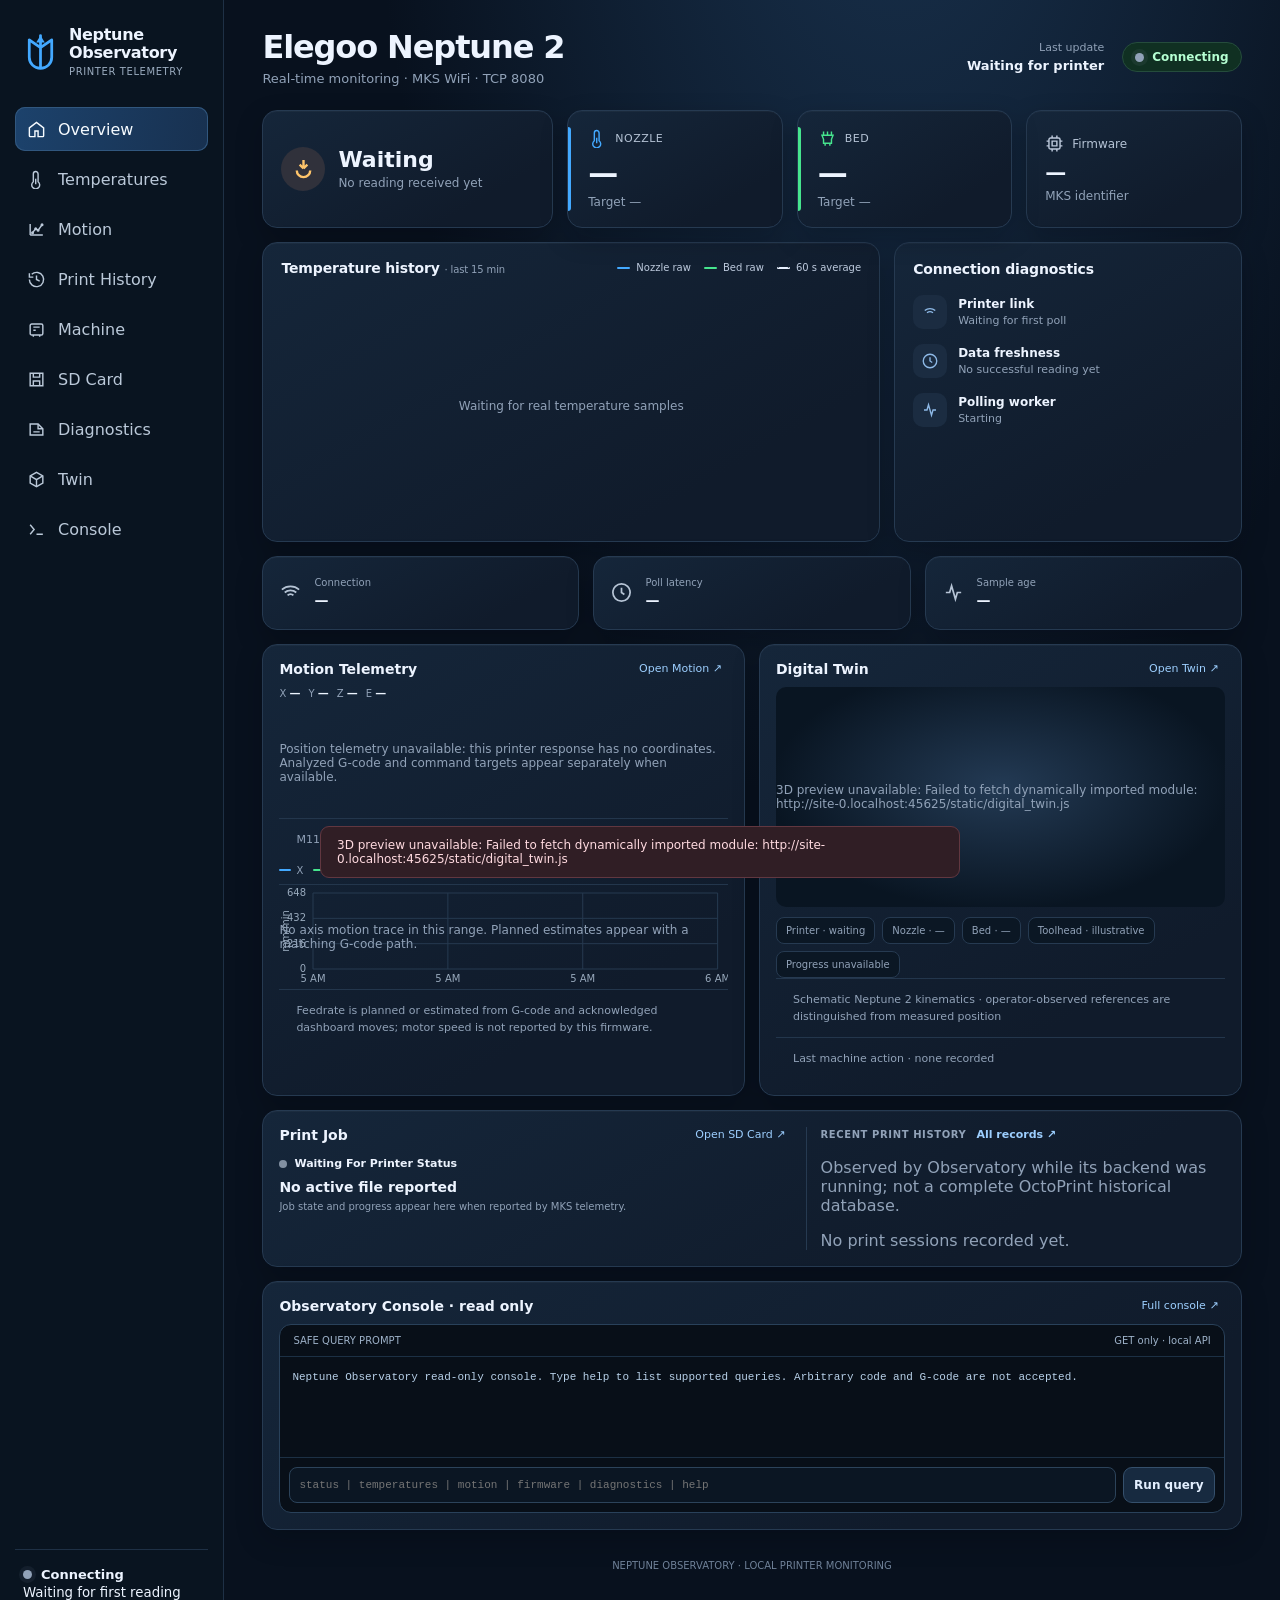
==== integrations/mks-wifi/src/mks_wifi_bridge/static/index.html @ 05005000 "fix(ui): show explicit incorrect token error for dashboard login HTTP 401" ====
<!doctype html>
<html lang="en">
<head>
  <meta charset="utf-8">
  <meta name="viewport" content="width=device-width, initial-scale=1, viewport-fit=cover">
  <meta name="theme-color" content="#08111e">
  <title>Neptune Observatory</title>
  <style>
    :root {
      color-scheme: dark;
      --bg: #08111e;
      --panel: #101d2d;
      --panel-hi: #15253a;
      --line: #263a51;
      --muted: #91a2b8;
      --text: #edf4ff;
      --blue: #43a9ff;
      --cyan: #5ed7e9;
      --green: #46e58e;
      --red: #ff727c;
      --amber: #ffc56b;
      font-family: Inter, ui-sans-serif, system-ui, -apple-system, BlinkMacSystemFont, "Segoe UI", sans-serif;
      font-synthesis: none;
      text-rendering: optimizeLegibility;
    }
    * { box-sizing: border-box; }
    [hidden] { display: none !important; }
    body { margin: 0; min-height: 100vh; background: radial-gradient(ellipse at 70% -20%, #1a3451 0, transparent 42%), var(--bg); color: var(--text); }
    button, input { font: inherit; }
    button { color: inherit; }
    .shell { min-height: 100vh; display: grid; grid-template-columns: 224px minmax(0, 1fr); }
    .sidebar { background: #0a1422d9; border-right: 1px solid #1e3045; padding: 24px 15px 18px; display: flex; flex-direction: column; gap: 28px; }
    .brand { display: flex; align-items: center; gap: 11px; padding: 2px 8px; font-weight: 720; line-height: 1.12; letter-spacing: -.02em; }
    .brandmark { width: 35px; height: 38px; color: var(--blue); flex: 0 0 auto; }
    .brand small { display: block; margin-top: 4px; color: #9bacbf; font-size: 10px; font-weight: 500; letter-spacing: .06em; text-transform: uppercase; }
    .nav { display: grid; gap: 6px; }
    .nav button { border: 0; background: transparent; text-align: left; display: flex; gap: 12px; align-items: center; width: 100%; min-height: 44px; padding: 0 12px; color: #bbc9d9; border-radius: 10px; cursor: pointer; transition: .18s ease; }
    .nav button:hover { background: #15263b; color: white; }
    .nav button.active { color: #f6fbff; background: linear-gradient(100deg, #1c426c, #183150); box-shadow: inset 0 0 0 1px #31577e; }
    .nav svg { width: 19px; height: 19px; stroke: currentColor; fill: none; stroke-width: 1.8; }
    .sidebar-foot { margin-top: auto; border-top: 1px solid #1e3045; padding: 17px 8px 4px; }
    .connection-line { display: flex; align-items: center; gap: 9px; font-weight: 650; font-size: 13px; }
    .connection-line small { display: block; color: var(--muted); font-size: 11px; font-weight: 450; margin: 4px 0 0 19px; }
    .dot { width: 9px; height: 9px; border-radius: 50%; display: inline-block; background: var(--muted); box-shadow: 0 0 0 4px #9aaabd14; flex: 0 0 auto; }
    .dot.live { background: var(--green); box-shadow: 0 0 12px #46e58e66; }
    .dot.warn { background: var(--amber); }
    .dot.offline { background: var(--red); box-shadow: 0 0 12px #ff727c4d; }
    main { min-width: 0; padding: 28px clamp(16px, 3vw, 42px) 42px; max-width: 1600px; width: 100%; margin: 0 auto; }
    .topbar { display: flex; justify-content: space-between; gap: 18px; align-items: center; margin-bottom: 24px; }
    .mobile-brand { display: none; }
    h1 { font-size: clamp(23px, 3vw, 32px); letter-spacing: -.035em; margin: 0 0 5px; }
    .subtitle { color: var(--muted); font-size: 13px; }
    .top-meta { display: flex; gap: 18px; align-items: center; }
    .last-update { color: var(--muted); text-align: right; font-size: 11px; }
    .last-update strong { display: block; margin-top: 4px; color: var(--text); font-size: 13px; font-weight: 550; }
    .pill { display: inline-flex; align-items: center; gap: 8px; border: 1px solid #254c3c; background: #103022; color: #b5ffd2; padding: 7px 12px; border-radius: 99px; font-size: 12px; font-weight: 650; white-space: nowrap; }
    .pill.offline { border-color: #59333b; background: #321c25; color: #ffd2d6; }
    .view { display: none; animation: enter .22s ease both; }
    .view.active { display: block; }
    @keyframes enter { from { opacity: .4; transform: translateY(4px); } to { opacity: 1; transform: none; } }
    .grid { display: grid; gap: 14px; }
    .stats { grid-template-columns: minmax(190px, 1.35fr) repeat(3, minmax(135px, 1fr)); }
    .card { min-width: 0; background: linear-gradient(150deg, #15263a, #101b2b 76%); border: 1px solid var(--line); border-radius: 15px; box-shadow: 0 10px 26px #02071140, inset 0 1px #ffffff08; }
    .stat { min-height: 112px; padding: 18px; display: flex; align-items: center; gap: 13px; }
    .temperature-stat { position: relative; overflow: hidden; padding-left: 20px; }
    .temperature-stat::before { content: ""; position: absolute; inset: 16px auto 16px 0; width: 3px; border-radius: 0 3px 3px 0; background: var(--blue); }
    .temperature-stat.bed-stat::before { background: var(--green); }
    .temperature-stat .stat-label { font-size: 11px; letter-spacing: .045em; text-transform: uppercase; }
    .stat-main { min-width: 0; }
    .state-icon { width: 44px; height: 44px; border-radius: 50%; display: grid; place-items: center; background: #143e32; color: var(--green); flex: 0 0 auto; }
    .state-icon svg { width: 23px; height: 23px; stroke: currentColor; fill: none; stroke-width: 2.5; }
    .state-icon.unknown { background: #30313b; color: var(--amber); }
    .stat-label { color: #b4c2d4; font-size: 12px; display: flex; align-items: center; gap: 8px; }
    .stat-label svg { width: 19px; height: 19px; color: var(--blue); stroke: currentColor; fill: none; stroke-width: 1.8; }
    .stat-value { font-size: clamp(22px, 2.4vw, 30px); font-weight: 700; line-height: 1.15; letter-spacing: -.035em; margin-top: 8px; font-variant-numeric: tabular-nums; }
    .stat-sub { margin-top: 4px; color: var(--muted); font-size: 12px; }
    .state-word { font-size: 22px; font-weight: 700; text-transform: capitalize; }
    .section-grid { grid-template-columns: minmax(0, 1.6fr) minmax(270px, .9fr); margin-top: 15px; }
    .chart-card { padding: 17px 18px 12px; }
    .card-head { display: flex; justify-content: space-between; align-items: center; gap: 12px; margin-bottom: 8px; }
    .card-title { margin: 0; font-size: 14px; font-weight: 650; letter-spacing: -.01em; }
    .chart-legend { display: flex; flex-wrap: wrap; justify-content: flex-end; gap: 8px 13px; color: #bdcadd; font-size: 10px; }
    .legend { display: inline-flex; align-items: center; gap: 6px; }
    .legend i { width: 13px; height: 2px; border-radius: 2px; background: var(--blue); }
    .legend.bed i { background: var(--green); }
    .legend.average i { height: 0; border-top: 2px dashed #e8f1ff; background: transparent; }
    .chart-wrap { position: relative; height: 245px; min-width: 0; }
    .feedrate-controls { display:flex; align-items:center; flex-wrap:wrap; gap:6px; margin:8px 0; }
    .feedrate-controls .btn { min-height:30px; padding:5px 9px; font-size:10px; }
    .feedrate-controls .btn.active { border-color:#438bc4; background:#173351; color:#fff; }
    .control-spacer { flex:1; }
    .feedrate-chart-wrap { position:relative; height:250px; min-width:0; overflow:hidden; border-radius:8px; }
    .feedrate-scrubber { display:flex; align-items:center; gap:9px; color:var(--muted); font-size:10px; margin-top:7px; }
    .feedrate-scrubber input { flex:1; min-width:0; accent-color:var(--blue); }
    .feedrate-demo-row { display:flex; justify-content:space-between; align-items:center; flex-wrap:wrap; gap:7px; margin-top:7px; font-size:10px; color:var(--muted); }
    .feedrate-demo-row label { display:flex; align-items:center; gap:7px; }
    .feedrate-demo-row input { accent-color:var(--blue); }
    .feedrate-event-strip { display:flex; flex-wrap:wrap; gap:5px; min-height:24px; max-height:48px; overflow:hidden; margin-top:8px; }
    .feedrate-event-marker { border:1px solid #455c75; border-radius:6px; padding:3px 6px; color:#c2d4e6; background:#122235; font-size:9px; white-space:nowrap; }
    .sd-control-actions { flex-wrap:wrap; }
    .sd-upload { border-top:1px solid var(--line); margin-top:14px; padding-top:12px; }
    .sd-upload h3 { margin:0 0 5px; font-size:13px; }
    .sd-upload input[type=file] { max-width:100%; color:var(--muted); font-size:11px; }
    .sd-upload progress { display:block; width:100%; margin-top:8px; accent-color:var(--blue); }
    #sd-upload-dialog form { display:grid; gap:10px; min-width:min(420px,80vw); }
    canvas { width: 100%; height: 100%; display: block; }
    .chart-empty { display: none; position: absolute; inset: 0; align-items: center; justify-content: center; color: var(--muted); font-size: 12px; pointer-events: none; }
    .chart-empty.visible { display: flex; }
    .status-card { padding: 18px; }
    .status-list { display: grid; gap: 15px; margin-top: 18px; }
    .status-row { display: flex; align-items: center; gap: 11px; }
    .status-icon { width: 34px; height: 34px; border-radius: 10px; display: grid; place-items: center; background: #1b2c41; color: #8eb9e6; }
    .status-icon svg { width: 18px; height: 18px; stroke: currentColor; fill: none; stroke-width: 1.8; }
    .status-row strong { display: block; font-size: 12px; font-weight: 620; }
    .status-row small { display: block; color: var(--muted); font-size: 11px; margin-top: 3px; }
    .home-tools-grid { display: grid; grid-template-columns: repeat(2, minmax(0, 1fr)); gap: 14px; }
    .home-panel { padding: 16px; min-width: 0; }
    .home-panel-head { display: flex; justify-content: space-between; align-items: center; gap: 10px; margin-bottom: 10px; }
    .home-panel-head h2 { margin: 0; font-size: 14px; }
    .home-panel-link { border: 0; background: transparent; color: #9dcfff; cursor: pointer; font-size: 11px; }
    .print-job-panel { display:grid; grid-template-columns:minmax(0,1.1fr) minmax(220px,.9fr); gap:14px; }
    .print-job-main { min-width:0; }
    .print-job-state { display:inline-flex; align-items:center; gap:7px; font-size:11px; font-weight:650; text-transform:capitalize; }
    .print-job-state::before { content:""; width:8px; height:8px; border-radius:50%; background:#8290a2; }
    .print-job-state[data-state="printing"]::before { background:var(--green); box-shadow:0 0 8px #46e58e80; }
    .print-job-state[data-state="paused"]::before { background:var(--amber); }
    .print-job-title { display:block; margin:7px 0 4px; max-width:100%; overflow:hidden; text-overflow:ellipsis; white-space:nowrap; font-size:14px; }
    .print-job-progress { display:flex; gap:9px; align-items:center; margin:10px 0 5px; }
    .print-job-progress progress { width:100%; min-width:0; height:8px; accent-color:var(--blue); }
    .print-job-progress strong { flex:0 0 auto; font-size:11px; font-variant-numeric:tabular-nums; }
    .print-job-meta { color:var(--muted); font-size:10px; line-height:1.5; overflow-wrap:anywhere; }
    .print-job-history { min-width:0; border-left:1px solid var(--line); padding-left:14px; }
    .print-job-history h3 { margin:0 0 7px; color:var(--muted); font-size:10px; font-weight:650; text-transform:uppercase; letter-spacing:.06em; }
    .print-job-history-list { display:grid; gap:6px; max-height:110px; overflow:auto; overscroll-behavior:contain; }
    .print-job-history-row { display:flex; justify-content:space-between; align-items:center; gap:8px; min-width:0; color:var(--muted); font-size:10px; }
    .print-job-history-row strong { min-width:0; overflow:hidden; text-overflow:ellipsis; white-space:nowrap; color:var(--text); font-weight:550; }
    .print-job-history-row span { flex:0 0 auto; }
    .home-motion-values { display: flex; gap: 8px; flex-wrap: wrap; margin: 8px 0; }
    .home-motion-values span { color: var(--muted); font-size: 10px; }
    .home-motion-values strong { color: var(--text); font-size: 11px; }
    .home-motion-chart { height: 110px; position: relative; }
    .home-feedrate-chart { height: 105px; position: relative; margin-top: 8px; border-top: 1px solid #23364c; }
    .reference-events { display: flex; flex-wrap: wrap; gap: 7px; margin-top: 9px; }
    .reference-event { border: 1px solid #456640; background: #14271f; color: #c7f1d6; border-radius: 8px; padding: 6px 8px; font-size: 10px; }
    .reference-event small { display: block; color: #9fb8a7; margin-top: 3px; }
    .home-twin-canvas { height: 220px; position: relative; overflow: hidden; border-radius: 10px; background: radial-gradient(ellipse at 50% 45%, #233a54, #091522 72%); }
    .twin-canvas { width: 100%; height: 100%; display: block; touch-action: none; }
    .twin-status-row { display: flex; flex-wrap: wrap; gap: 7px; margin-top: 10px; }
    .twin-status-chip { border: 1px solid var(--line); border-radius: 8px; padding: 7px 9px; background: #0b1724; color: var(--muted); font-size: 10px; }
    .twin-workspace { display: grid; grid-template-columns: minmax(0, 1.6fr) minmax(240px, .8fr); gap: 14px; }
    .twin-stage { min-height: 480px; height: min(62vh, 700px); position: relative; overflow: hidden; border-radius: 12px; background: radial-gradient(ellipse at 50% 35%, #203750, #08121f 70%); }
    .twin-controls { display: grid; gap: 12px; }
    .twin-control-card { padding: 15px; }
    .twin-control-card h2 { font-size: 14px; margin: 0 0 10px; }
    .twin-control-card p { color: var(--muted); font-size: 11px; line-height: 1.5; }
    .twin-control-card input[type=file] { width: 100%; color: var(--muted); font-size: 11px; }
    .twin-control-card input[type=range] { width: 100%; accent-color: var(--blue); }
    .twin-mode-tabs { display: flex; flex-wrap: wrap; gap: 7px; margin: 12px 0; }
    .twin-mode-tabs button { border: 1px solid var(--line); background: #0d1927; color: var(--muted); border-radius: 9px; padding: 9px 12px; cursor: pointer; font-size: 11px; }
    .twin-mode-tabs button.active { color: white; border-color: #3b80b5; background: #173351; }
    .twin-control-card select { max-width: 100%; border: 1px solid #334b64; border-radius: 8px; padding: 8px 10px; background: #0a1523; color: var(--text); }
    .twin-toggle { display: inline-flex; align-items: center; gap: 8px; color: #c5d4e5; font-size: 11px; }
    .twin-toggle input { accent-color: var(--blue); }
    .twin-color-key { display: flex; flex-wrap: wrap; gap: 7px 12px; color: var(--muted); font-size: 10px; margin-top: 10px; }
    .twin-color-key span { display: inline-flex; align-items: center; gap: 5px; }
    .twin-color-key i { width: 9px; height: 9px; border-radius: 50%; display: inline-block; }
    .twin-color-key .outer { background: #ffa856; }
    .twin-color-key .infill { background: #51c8ae; }
    .twin-color-key .support { background: #8a78d1; }
    .twin-color-key .travel { background: #79c3f4; opacity: .55; }
    .console-panel { overflow: hidden; border: 1px solid #29415a; border-radius: 12px; background: #080f18; }
    .console-head { display: flex; justify-content: space-between; padding: 10px 13px; border-bottom: 1px solid #1c3044; color: #9eb2c9; font-size: 10px; }
    .console-output { min-height: 100px; max-height: 230px; overflow: auto; padding: 12px; color: #b8d1e9; font: 11px/1.5 ui-monospace, SFMono-Regular, Menlo, monospace; white-space: pre-wrap; overflow-wrap: anywhere; }
    .console-form { display: flex; gap: 7px; border-top: 1px solid #1c3044; padding: 9px; }
    .console-form input { flex: 1; min-width: 0; border: 1px solid #2c435a; border-radius: 8px; background: #0b1623; color: var(--text); padding: 9px; font: 11px ui-monospace, monospace; }
    .console-form .btn { min-height: 36px; padding: 7px 10px; }
    .metric-grid { grid-template-columns: repeat(4, minmax(0, 1fr)); margin-top: 14px; }
    .overview-metrics { grid-template-columns: repeat(3, minmax(0, 1fr)); }
    #view-overview.view.active { display: flex; flex-direction: column; gap: 14px; }
    #view-overview .section-grid { order: 1; margin-top: 0; }
    #view-overview .overview-metrics { order: 2; margin-top: 0; }
    #view-overview .print-job-panel { order: 3; }
    #view-overview .home-tools-grid { order: 4; }
    #view-overview > article.home-panel { order: 5; }
    .metric { padding: 15px 16px; display: flex; gap: 12px; align-items: center; min-height: 74px; }
    .metric svg { width: 23px; height: 23px; color: #b6c4d5; stroke: currentColor; fill: none; stroke-width: 1.8; flex: 0 0 auto; }
    .metric span { color: var(--muted); display: block; font-size: 10px; }
    .metric strong { display: block; margin-top: 4px; font-size: 14px; font-weight: 650; font-variant-numeric: tabular-nums; }
    .view-heading { display: flex; align-items: flex-end; justify-content: space-between; gap: 12px; margin: 8px 0 18px; }
    .view-heading p { color: var(--muted); margin: 5px 0 0; font-size: 13px; }
    .btn { border: 1px solid #35506c; background: #172a40; color: #e3efff; border-radius: 9px; padding: 10px 14px; cursor: pointer; display: inline-flex; align-items: center; gap: 8px; font-size: 12px; font-weight: 620; min-height: 40px; transition: .18s ease; }
    .btn:hover { border-color: var(--blue); background: #1b3754; }
    .btn:disabled { opacity: .55; cursor: wait; }
    .btn svg { width: 15px; height: 15px; stroke: currentColor; fill: none; stroke-width: 1.8; }
    .range { display: flex; gap: 4px; padding: 3px; background: #0a1522; border: 1px solid #243850; border-radius: 9px; }
    .range button { border: 0; background: transparent; color: #aab9cb; border-radius: 6px; padding: 6px 10px; font-size: 11px; cursor: pointer; }
    .range button.active { color: white; background: #1472c6; }
    .temp-pair { grid-template-columns: repeat(2, minmax(0, 1fr)); margin-bottom: 14px; }
    .temp-card { padding: 20px; }
    .temp-card .stat-value { font-size: 38px; }
    .temp-card .stat-label { font-size: 13px; }
    .temp-card .stat-sub { font-size: 13px; }
    .sd-card { overflow: hidden; }
    .sd-top { padding: 16px 18px; display: flex; align-items: center; justify-content: space-between; gap: 12px; border-bottom: 1px solid var(--line); }
    .table-scroll { overflow-x: auto; }
    table { width: 100%; border-collapse: collapse; font-size: 12px; }
    th { color: #aebdd0; background: #101b2a; text-align: left; font-weight: 600; padding: 11px 16px; }
    td { padding: 11px 16px; border-top: 1px solid #23364c; color: #e4edf8; }
    tbody tr:hover { background: #16273a; }
    .file-name { display: flex; gap: 9px; align-items: center; min-width: 180px; }
    .file-name svg { width: 17px; height: 17px; color: var(--blue); stroke: currentColor; fill: none; stroke-width: 1.8; flex: 0 0 auto; }
    .sd-preview-cell { width: 78px; padding: 6px 10px; }
    .sd-preview, .sd-preview-empty { width: 58px; height: 44px; display: block; border: 1px solid #314a65; border-radius: 6px; background: #0b1725; object-fit: contain; }
    .sd-preview-empty { display: grid; place-items: center; color: #8295aa; }
    .sd-preview-empty svg { width: 23px; height: 23px; fill: none; stroke: currentColor; stroke-width: 1.5; }
    .sd-file-row { cursor: pointer; }
    .sd-file-row.selected { background: #173454; }
    .sd-selected-preview { display:flex; align-items:center; gap:10px; margin-top:10px; color:var(--muted); font-size:11px; }
    .sd-selected-preview img { width:82px; height:62px; object-fit:contain; border:1px solid #314a65; border-radius:7px; background:#0b1725; }
    .sd-list-tools { display:flex; gap:8px; padding:10px 14px; border-bottom:1px solid #23364c; }
    .sd-list-tools input { flex:1; min-width:0; }
    .sd-local-index { margin: 12px 14px; border: 1px solid #263e53; border-radius: 10px; padding: 10px 12px; }
    .sd-local-index > summary { cursor:pointer; font-size:12px; font-weight:700; }
    .sd-local-index .note { margin:8px 0; }
    #sd-local-index-status { max-height:72px; overflow:auto; overflow-wrap:anywhere; }
    #sd-local-index-pick { margin:0 0 9px; }
    .sd-local-index-files { display:grid; grid-template-columns:repeat(auto-fit,minmax(220px,1fr)); gap:8px; }
    .sd-local-file { display:grid; grid-template-columns:72px minmax(0,1fr); gap:9px; align-items:center; min-width:0; padding:8px; border:1px solid #263e53; border-radius:8px; background:#0b1725; }
    .sd-local-file img,.sd-local-file .sd-preview-empty { width:68px; height:52px; }
    .sd-local-file strong,.sd-local-file small { display:block; overflow-wrap:anywhere; }
    .sd-local-file small { margin-top:3px; color:var(--muted); font-size:10px; line-height:1.4; }
    .sd-picker { display:grid; gap:8px; min-width:0; }
    .sd-picker select,.sd-picker input { width:100%; }
    .sd-picker-preview { display:flex; align-items:center; gap:10px; min-height:62px; color:var(--muted); font-size:11px; }
    .sd-picker-preview img { width:82px; height:62px; object-fit:contain; border:1px solid #314a65; border-radius:7px; background:#0b1725; }
    .muted { color: var(--muted); }
    .empty-row { text-align: center; color: var(--muted); padding: 30px 16px; }
    .note { color: var(--muted); font-size: 11px; line-height: 1.55; padding: 12px 17px; border-top: 1px solid #23364c; }
    .diag-grid { grid-template-columns: repeat(2, minmax(0, 1fr)); }
    .diag-card { padding: 18px; }
    .diag-card h2 { margin: 0 0 14px; font-size: 14px; }
    .diag-list { display: grid; gap: 0; }
    .diag-item { display: flex; justify-content: space-between; gap: 15px; padding: 12px 0; border-top: 1px solid #24384e; font-size: 12px; }
    .diag-item span { color: var(--muted); }
    .diag-item strong { text-align: right; font-weight: 600; }
    .motion-axis-grid { grid-template-columns: repeat(4, minmax(0, 1fr)); }
    .motion-axis { padding: 15px 16px; border-left: 3px solid var(--blue); }
    .motion-axis:nth-child(2) { border-color: var(--green); }
    .motion-axis:nth-child(3) { border-color: #bb8aff; }
    .motion-axis:nth-child(4) { border-color: var(--amber); }
    .motion-axis small { color: var(--muted); font-size: 11px; }
    .motion-axis strong { display: block; margin-top: 7px; font-size: 25px; font-variant-numeric: tabular-nums; }
    .motion-layout { display: grid; grid-template-columns: minmax(0, 1.4fr) minmax(260px, .8fr); gap: 14px; margin-top: 14px; }
    .motion-chart-wrap { position: relative; height: 300px; }
    .motion-status { padding: 12px 15px; color: var(--muted); font-size: 12px; line-height: 1.55; }
    .motion-activity { display: grid; gap: 0; padding: 8px 14px; max-height: 250px; overflow:auto; }
    .activity-row { display: grid; grid-template-columns: 46px minmax(0,1fr) auto; align-items: start; gap: 8px; padding: 8px 0; border-bottom: 1px solid #22354a; font-size: 11px; min-width:0; }
    .activity-axis { color: var(--blue); font-weight: 750; }
    .activity-detail { min-width:0; overflow-wrap:anywhere; color:var(--text); line-height:1.35; }
    .activity-detail small { display:block; color:var(--muted); margin-top:3px; }
    .activity-evidence { color:var(--muted); font-size:10px; white-space:nowrap; }
    .axis-feedrate-legend { display:flex; flex-wrap:wrap; gap:10px; color:var(--muted); font-size:10px; margin:5px 0 8px; }
    .axis-feedrate-legend span { display:inline-flex; align-items:center; gap:5px; }
    .axis-feedrate-legend i { width:12px; height:2px; border-radius:2px; background:var(--blue); }
    .axis-feedrate-legend .fy i { background:var(--green); }
    .axis-feedrate-legend .fz i { background:#bb8aff; }
    .axis-feedrate-legend .fe i { background:var(--amber); }
    .api-list { display: grid; gap: 8px; }
    .api-item { display: grid; grid-template-columns: 54px minmax(160px, 1fr) 2fr; align-items: center; gap: 12px; padding: 12px; border: 1px solid #263b52; border-radius: 9px; background: #101d2d; }
    .method { padding: 4px 7px; border-radius: 6px; text-align: center; background: #13562f; color: #aaffca; font-size: 10px; font-weight: 750; }
    .method.ws { background: #114766; color: #a8e3ff; }
    code { color: #e4f1ff; font-size: 12px; }
    .api-item span:last-child { color: var(--muted); font-size: 11px; }
    .machine-tabs { display: flex; gap: 7px; margin: 12px 0 18px; padding: 4px; width: fit-content; border: 1px solid var(--line); border-radius: 12px; background: #0c1725; }
    .machine-tabs button { border: 0; background: transparent; color: #aebdd0; border-radius: 8px; padding: 9px 13px; font-size: 12px; font-weight: 620; cursor: pointer; }
    .machine-tabs button.active { background: #1b4268; color: white; box-shadow: inset 0 0 0 1px #31577e; }
    .machine-panel { display: none; }
    .machine-panel.active { display: block; }
    .machine-notice { display: flex; gap: 12px; padding: 14px 16px; margin-bottom: 14px; border: 1px solid #625134; border-radius: 12px; background: #302718; color: #ffe1a8; font-size: 12px; line-height: 1.5; }
    .machine-notice strong { display: block; margin-bottom: 2px; color: #fff1d0; }
    .machine-state-strip { display: grid; grid-template-columns: repeat(4, minmax(0, 1fr)); gap: 9px; margin: 12px 0; }
    .machine-state-cell { padding: 11px 13px; border: 1px solid var(--line); border-radius: 10px; background: #101d2d; }
    .machine-state-cell span { display: block; color: var(--muted); font-size: 10px; }
    .machine-state-cell strong { display: block; margin-top: 4px; font-size: 13px; font-variant-numeric: tabular-nums; }
    .operation-steps { padding: 12px; border: 1px solid #263b52; border-radius: 10px; background: #0c1725; }
    .operation-steps summary { color: #dce9f7; cursor: pointer; font-size: 12px; font-weight: 650; }
    .operation-steps ol { margin-bottom: 0; }
    .operation-state { display: grid; gap: 8px; }
    .operation-state .diag-item { padding: 8px 0; }
    .operation-state pre { max-height: 180px; overflow: auto; white-space: pre-wrap; overflow-wrap: anywhere; }
    .guided-session { margin-top: 12px; padding: 15px; border: 1px solid #34506e; border-radius: 11px; background: #101d2d; }
    .guided-session h3 { margin: 0 0 8px; font-size: 14px; }
    .guided-session .current-step { margin: 10px 0; color: #e6f1ff; font-size: 13px; line-height: 1.55; }
    .guided-session .workflow-actions { display: flex; flex-wrap: wrap; gap: 8px; margin-top: 12px; }
    .commissioning-card { margin: 0 0 14px; padding: 14px; }
    .commissioning-card h2 { margin: 0 0 6px; font-size: 14px; }
    .commissioning-intro { padding: 16px; margin-bottom: 12px; }
    .commissioning-intro h2 { margin: 0 0 7px; font-size: 16px; }
    .commissioning-intro > p { margin: 0 0 12px; color: var(--muted); font-size: 12px; line-height: 1.55; }
    .commissioning-guide { display: grid; gap: 12px; }
    .commissioning-guide h3 { margin: 0 0 5px; font-size: 15px; }
    .commissioning-guide .guide-block { padding: 14px; border: 1px solid #263b52; border-radius: 10px; background: #0c1725; }
    .commissioning-guide .guide-block h4 { margin: 0 0 8px; font-size: 12px; }
    .commissioning-guide .guide-block p { margin: 0; color: var(--muted); font-size: 12px; line-height: 1.5; }
    .commissioning-guide ol { margin: 0; padding-left: 20px; color: #d0dbea; font-size: 12px; line-height: 1.7; }
    .commissioning-guide .guide-ack { display: flex; gap: 9px; align-items: flex-start; margin: 10px 0; color: #d5e1ef; font-size: 12px; }
    .commissioning-guide .guide-ack input { margin-top: 2px; }
    .catalog-grid { display: grid; grid-template-columns: repeat(2, minmax(0, 1fr)); gap: 12px; }
    .operation-card { min-width: 0; padding: 16px; display: flex; flex-direction: column; gap: 10px; }
    .operation-head { display: flex; justify-content: space-between; align-items: flex-start; gap: 10px; }
    .operation-icon { width: 36px; height: 36px; display: grid; place-items: center; border-radius: 11px; background: #1b2e46; color: #83caff; font-size: 19px; }
    .operation-card h3 { margin: 0; font-size: 14px; letter-spacing: -.01em; }
    .operation-card p { min-height: 32px; margin: 0; color: var(--muted); font-size: 12px; line-height: 1.45; }
    .operation-meta { display: flex; flex-wrap: wrap; gap: 6px; }
    .tag { display: inline-flex; border: 1px solid #32475d; border-radius: 99px; padding: 4px 7px; color: #bdcadd; font-size: 9px; line-height: 1.2; }
    .tag.preview { border-color: #735a2d; color: #ffe0a1; background: #382b16; }
    .operation-card .btn { justify-content: center; width: 100%; margin-top: auto; }
    .operation-card .btn:disabled { cursor: not-allowed; opacity: .45; }
    .operation-card .btn.preview-btn:disabled { opacity: .75; }
    .operation-inline-status { border: 1px solid #34536a; border-radius: 10px; padding: 10px; background: #0a1725; color: #d8e8f5; font-size: 11px; line-height: 1.45; display: grid; gap: 6px; width: 100%; max-width: 100%; min-width: 0; max-height: 190px; overflow: auto; overscroll-behavior: contain; -webkit-overflow-scrolling: touch; overflow-wrap: anywhere; }
    .operation-inline-status[hidden] { display: none; }
    .operation-inline-status p { margin: 0; }
    .operation-inline-status pre { max-height: 105px; max-width: 100%; overflow: auto; white-space: pre-wrap; overflow-wrap: anywhere; color: #b8e6ff; margin: 6px 0 0; }
    .operation-inline-status details { min-width: 0; max-width: 100%; border-top: 1px solid #263e53; padding-top: 6px; }
    .operation-inline-status summary { color: #92c9e8; cursor: pointer; overflow-wrap: anywhere; }
    .operation-inline-status .operation-result-lines { max-height: 85px; max-width: 100%; overflow: auto; display: grid; gap: 3px; margin-top: 6px; }
    .operation-inline-status .inline-observation { display: flex; flex-wrap: wrap; gap: 7px; margin-top: 8px; }
    .operation-inline-status .inline-observation .btn { width: auto; min-height: 34px; margin: 0; }
    .execute-command-box { min-width: 0; max-width: 100%; margin: 12px 0; padding: 11px; border: 1px solid #314961; border-radius: 10px; background: #0a1523; overflow: hidden; }
    .execute-command-box strong { display: block; margin-bottom: 6px; font-size: 12px; }
    .execute-command-box pre { max-height: min(32vh, 220px); margin: 0; overflow: auto; overscroll-behavior: contain; -webkit-overflow-scrolling: touch; color: #b8e6ff; white-space: pre-wrap; overflow-wrap: anywhere; font-size: 12px; line-height: 1.6; }
    .preview-panel { display: grid; gap: 13px; }
    .preview-summary { padding: 15px; }
    .preview-summary h3 { margin: 0 0 5px; font-size: 16px; }
    .preview-summary p { margin: 0; color: var(--muted); font-size: 12px; line-height: 1.5; }
    .preview-form { display: grid; grid-template-columns: repeat(3, minmax(0, 1fr)); gap: 10px; }
    .preview-form label { color: #c3d1e0; font-size: 11px; }
    .preview-form input, .preview-form select { display: block; width: 100%; margin-top: 6px; border: 1px solid #334b64; border-radius: 8px; padding: 10px; background: #0a1523; color: var(--text); }
    .preview-output { min-height: 90px; padding: 15px; }
    .preview-output h3 { margin: 0 0 9px; font-size: 13px; }
    .preview-output pre { margin: 0; overflow-x: auto; white-space: pre-wrap; overflow-wrap: anywhere; color: #b8e6ff; font-size: 12px; line-height: 1.65; }
    .preview-output .muted { font-size: 12px; line-height: 1.5; }
    .workflow-list { color: #d0dbea; font-size: 12px; line-height: 1.6; padding-left: 20px; }
    .preview-actions { display: flex; flex-wrap: wrap; gap: 9px; }
    .capability-list { display: grid; gap: 8px; }
    .capability-row { display: grid; grid-template-columns: minmax(100px, .75fr) minmax(120px, 1fr) minmax(160px, 2fr); gap: 10px; align-items: center; padding: 11px 12px; border: 1px solid #263b52; border-radius: 9px; background: #101d2d; font-size: 11px; }
    .capability-row strong { color: #e6f1ff; }
    .capability-row span { color: var(--muted); line-height: 1.4; }
    .disabled-note { color: var(--muted); font-size: 11px; line-height: 1.5; }
    footer { text-align: center; padding: 30px 0 10px; color: #708299; font-size: 10px; }
    .toast { position: fixed; left: 50%; bottom: 22px; transform: translate(-50%, 15px); opacity: 0; pointer-events: none; background: #301e25; border: 1px solid #613740; color: #ffdae0; padding: 11px 16px; border-radius: 9px; font-size: 12px; z-index: 5; transition: .2s ease; max-width: calc(100vw - 28px); }
    .toast.show { transform: translate(-50%, 0); opacity: 1; }
    dialog { width: min(400px, calc(100vw - 28px)); border: 1px solid #36516d; color: var(--text); border-radius: 15px; background: #101d2d; box-shadow: 0 24px 80px #000a; padding: 22px; }
    dialog::backdrop { background: #030913bb; backdrop-filter: blur(4px); }
    dialog h2 { margin: 0 0 8px; font-size: 19px; }
    dialog p { color: var(--muted); font-size: 12px; line-height: 1.5; }
    dialog label { display: block; margin: 17px 0 7px; color: #c1d0e0; font-size: 12px; }
    dialog input { width: 100%; background: #081421; border: 1px solid #304962; color: white; border-radius: 8px; padding: 11px 12px; outline: none; }
    dialog input:focus { border-color: var(--blue); }
    .dialog-actions { display: flex; justify-content: flex-end; margin-top: 16px; }
    @media (max-width: 1000px) {
      .shell { grid-template-columns: 190px minmax(0, 1fr); }
      main { padding: 22px 20px 34px; }
      .stats { grid-template-columns: repeat(2, minmax(0, 1fr)); }
      .stats .stat:first-child { grid-column: span 2; }
      .section-grid { grid-template-columns: minmax(0, 1fr); }
      .home-tools-grid { grid-template-columns: minmax(0, 1fr); }
      .twin-workspace { grid-template-columns: minmax(0, 1fr); }
      .twin-stage { min-height: 330px; height: 50vh; }
      .motion-layout { grid-template-columns: minmax(0, 1fr); }
      .metric-grid { grid-template-columns: repeat(2, minmax(0, 1fr)); }
    }
    @media (max-width: 760px) {
      body { padding-bottom: calc(112px + env(safe-area-inset-bottom)); }
      .shell { display: block; }
      .sidebar { position: static; z-index: 3; padding: 0; border: 0; background: transparent; gap: 0; }
      .brand { display: none; }
      .mobile-brand { display: none; }
      .nav { position: fixed; z-index: 10; inset: auto 0 0; display: grid; grid-template-columns: repeat(4, minmax(0, 1fr)); gap: 3px; padding: 6px 8px calc(7px + env(safe-area-inset-bottom)); border-top: 1px solid #263a51; background: #091421f2; backdrop-filter: blur(18px); }
      .nav button { min-width: 0; min-height: 43px; padding: 4px 2px; gap: 3px; justify-content: center; flex-direction: column; text-align: center; font-size: 10px; line-height: 1.1; }
      .nav svg { width: 16px; height: 16px; }
      .sidebar-foot { display: none; }
      main { padding: 17px 12px 22px; }
      .topbar { margin-bottom: 15px; align-items: center; gap: 10px; }
      h1 { font-size: 21px; }
      .subtitle { font-size: 11px; }
      .top-meta { gap: 0; flex-direction: column; align-items: flex-end; }
      .last-update { display: none; }
      .pill { font-size: 10px; padding: 6px 8px; }
      .stats { gap: 9px; grid-template-columns: repeat(2, minmax(0, 1fr)); }
      .stats .stat { min-height: 94px; padding: 13px 12px; gap: 8px; }
      .stats .stat:first-child, .stats .stat:last-child { grid-column: auto; }
      .stats .state-stat { grid-area: state; }
      .stats .nozzle-stat { grid-area: nozzle; }
      .stats .bed-stat { grid-area: bed; }
      .stats .firmware-stat { grid-area: firmware; }
      .stats { grid-template-areas: "state firmware" "nozzle bed"; }
      .state-icon { width: 34px; height: 34px; }
      .state-icon svg { width: 19px; height: 19px; }
      .stat-value { font-size: 24px; }
      .state-word { font-size: 20px; }
      .stat-label { font-size: 11px; }
      .stat-sub { font-size: 10px; }
      .temperature-stat { padding-left: 15px !important; }
      .temperature-stat::before { inset-block: 14px; }
      .firmware-stat .stat-value { font-size: 17px !important; }
      .section-grid { margin-top: 9px; gap: 9px; }
      .home-tools-grid { gap: 9px; }
      .home-panel { padding: 13px; }
      .home-motion-chart { height: 140px; }
      .chart-card, .status-card { padding: 14px; }
      .chart-wrap { height: 175px; }
      .card-head { align-items: flex-start; flex-direction: column; gap: 8px; }
      .chart-legend { justify-content: flex-start; gap: 7px 11px; font-size: 9px; }
      .metric-grid { gap: 8px; margin-top: 9px; }
      .metric { min-height: 60px; padding: 9px 8px; gap: 7px; }
      .metric svg { width: 17px; height: 17px; }
      .metric strong { font-size: 11px; }
      .metric span { font-size: 9px; }
      .overview-metrics { grid-template-columns: repeat(3, minmax(0, 1fr)); }
      .print-job-panel { grid-template-columns:minmax(0,1fr); gap:10px; }
      .print-job-history { border-left:0; border-top:1px solid var(--line); padding:9px 0 0; }
      .print-job-history-list { max-height:88px; }
      .view-heading { align-items: flex-start; flex-direction: column; margin: 4px 0 13px; }
      .view-heading .btn, .view-heading .range { align-self: flex-end; }
      .temp-pair { gap: 8px; }
      .temp-card { padding: 15px 12px 15px 16px; }
      .temp-card .stat-value { font-size: 30px; }
      .temp-card .stat-sub { font-size: 11px; }
      .diag-grid { grid-template-columns: 1fr; }
      .motion-axis-grid { grid-template-columns: repeat(2, minmax(0, 1fr)); gap: 8px; }
      .motion-axis { padding: 12px; }
      .motion-axis strong { font-size: 21px; }
      .motion-chart-wrap { height: 235px; }
      .api-item { grid-template-columns: 48px minmax(115px, 1fr); gap: 8px; }
      .api-item span:last-child { grid-column: 2; }
      .api-list code { font-size: 10px; }
      .catalog-grid { gap: 8px; }
      .feedrate-chart-wrap { height:220px; }
      .feedrate-controls { gap:4px; }
      .feedrate-controls .btn { padding:5px 7px; }
      .operation-card { padding: 12px; gap: 8px; }
      .operation-card h3 { font-size: 12px; }
      .operation-card p { min-height: 0; font-size: 11px; }
      .operation-card .btn { min-height: 38px; padding: 8px; }
      .operation-inline-status { max-height: 150px; padding: 8px; }
      .operation-inline-status pre { max-height: 78px; }
      .operation-inline-status .operation-result-lines { max-height: 64px; }
      #execute-dialog { width: min(94vw, 520px); max-height: 88dvh; overflow-y: auto; }
      #execute-form { gap: 10px; }
      #execute-form .dialog-actions { position: sticky; bottom: 0; padding: 8px 0 0; background: var(--panel); }
      .machine-tabs { width: 100%; display: grid; grid-template-columns: repeat(4, minmax(0, 1fr)); }
      .machine-tabs button { padding-inline: 6px; font-size: 11px; }
      .machine-state-strip { grid-template-columns: repeat(2, minmax(0, 1fr)); gap: 7px; }
      .machine-state-cell { padding: 9px 10px; }
      .preview-form { grid-template-columns: repeat(2, minmax(0, 1fr)); }
      .capability-row { grid-template-columns: 1fr 1fr; }
      .capability-row span:last-child { grid-column: 1 / -1; }
      footer { padding-top: 22px; }
    }
    @media (prefers-reduced-motion: reduce) { *, *::before, *::after { animation-duration: .01ms !important; transition-duration: .01ms !important; scroll-behavior: auto !important; } }
  </style>
</head>
<body>
  <div class="shell">
    <aside class="sidebar">
      <div class="brand">
        <svg class="brandmark" viewBox="0 0 40 44" aria-hidden="true"><path d="M20 3v36M20 17 7 8v20a13 13 0 0 0 26 0V8L20 17Z" fill="none" stroke="currentColor" stroke-width="3.2" stroke-linecap="round" stroke-linejoin="round"/><path d="m20 3-5 8h10l-5-8Z" fill="currentColor"/></svg>
        <div>Neptune<br>Observatory<small>Printer telemetry</small></div>
      </div>
      <div class="mobile-brand"><svg class="brandmark" viewBox="0 0 40 44" aria-hidden="true"><path d="M20 3v36M20 17 7 8v20a13 13 0 0 0 26 0V8L20 17Z" fill="none" stroke="currentColor" stroke-width="3.2" stroke-linecap="round" stroke-linejoin="round"/><path d="m20 3-5 8h10l-5-8Z" fill="currentColor"/></svg>Neptune Observatory</div>
      <nav class="nav" aria-label="Main navigation">
        <button class="active" data-view="overview"><svg viewBox="0 0 24 24"><path d="m3 10 9-7 9 7v10a1 1 0 0 1-1 1h-6v-7h-4v7H4a1 1 0 0 1-1-1V10Z"/></svg>Overview</button>
        <button data-view="temperatures"><svg viewBox="0 0 24 24"><path d="M14 14.8V5a3 3 0 0 0-6 0v9.8a5 5 0 1 0 6 0Z"/><path d="M11 11v7"/></svg>Temperatures</button>
        <button data-view="motion"><svg viewBox="0 0 24 24"><path d="M4 19V5m0 14h16M7 16l4-5 3 2 5-7"/><circle cx="7" cy="16" r="1"/><circle cx="11" cy="11" r="1"/><circle cx="14" cy="13" r="1"/><circle cx="19" cy="6" r="1"/></svg>Motion</button>
        <button data-view="history"><svg viewBox="0 0 24 24"><path d="M3 12a9 9 0 1 0 3-6.7"/><path d="M3 4v5h5M12 7v5l4 2"/></svg>Print History</button>
        <button data-view="machine"><svg viewBox="0 0 24 24"><rect x="4" y="5" width="16" height="14" rx="2"/><path d="M8 9h8M8 13h3m5 0h.01M8 19v2m8-2v2"/></svg>Machine</button>
        <button data-view="sdcard"><svg viewBox="0 0 24 24"><path d="M4 4h16v16H4zM8 4v5h8V4M8 20v-6h8v6"/></svg>SD Card</button>
        <button data-view="diagnostics"><svg viewBox="0 0 24 24"><path d="M4 19V5h10l6 6v8H4Z"/><path d="M14 5v6h6M8 15h8"/></svg>Diagnostics</button>
        <button data-view="digital-twin"><svg viewBox="0 0 24 24"><path d="m12 3 8 4.5v9L12 21l-8-4.5v-9L12 3Z"/><path d="m4.5 7.8 7.5 4.3 7.5-4.3M12 12v9"/></svg>Twin</button>
        <button data-view="console"><svg viewBox="0 0 24 24"><path d="m4 6 5 6-5 6m8 0h8"/></svg>Console</button>
      </nav>
      <div class="sidebar-foot"><div class="connection-line"><i id="side-dot" class="dot"></i><span id="side-connection">Connecting</span></div><small id="side-poll">Waiting for first reading</small></div>
    </aside>

    <main>
      <header class="topbar">
        <div><h1>Elegoo Neptune 2</h1><div class="subtitle">Real-time monitoring <span aria-hidden="true">·</span> <span id="printer-backend-label">MKS WiFi</span> <span id="printer-address">· TCP 8080</span></div></div>
        <div class="top-meta"><div class="last-update">Last update<strong id="updated-at">Waiting for printer</strong></div><span id="live-pill" class="pill"><i class="dot"></i><span>Connecting</span></span></div>
      </header>

      <section class="view active" id="view-overview" aria-label="Printer overview">
        <div class="grid stats">
          <article class="card stat state-stat"><div id="state-icon" class="state-icon unknown"><svg viewBox="0 0 24 24"><path d="M12 3v9m0 0 4-4m-4 4L8 8M5 14a7 7 0 1 0 14 0"/></svg></div><div class="stat-main"><div id="printer-state" class="state-word">Waiting</div><div id="state-sub" class="stat-sub">No reading received yet</div></div></article>
          <article class="card stat temperature-stat nozzle-stat"><div class="stat-main"><div class="stat-label"><svg viewBox="0 0 24 24"><path d="M14 14.8V5a3 3 0 0 0-6 0v9.8a5 5 0 1 0 6 0Z"/><path d="M11 11v7"/></svg>Nozzle</div><div id="nozzle-value" class="stat-value">—</div><div id="nozzle-target" class="stat-sub">Target —</div></div></article>
          <article class="card stat temperature-stat bed-stat"><div class="stat-main"><div class="stat-label"><svg viewBox="0 0 24 24" style="color:var(--green)"><path d="M7 3v4m5-4v4m5-4v4M5 8h14l-2 5v5H7v-5L5 8Z"/><path d="M9 21v-3m6 3v-3"/></svg>Bed</div><div id="bed-value" class="stat-value">—</div><div id="bed-target" class="stat-sub">Target —</div></div></article>
          <article class="card stat firmware-stat"><div class="stat-main"><div class="stat-label"><svg viewBox="0 0 24 24" style="color:#bdc9db"><rect x="5" y="5" width="14" height="14" rx="2"/><path d="M9 2v3m6-3v3M9 19v3m6-3v3M2 9h3m-3 6h3m14-6h3m-3 6h3M9 9h6v6H9z"/></svg>Firmware</div><div id="firmware-value" class="stat-value" style="font-size:21px">—</div><div class="stat-sub">MKS identifier</div></div></article>
        </div>
        <div class="grid section-grid">
          <article class="card chart-card"><div class="card-head"><h2 class="card-title">Temperature history <span id="overview-range-label" class="muted" style="font-size:10px;font-weight:450">· last 15 min</span></h2><div class="chart-legend"><span class="legend"><i></i>Nozzle raw</span><span class="legend bed"><i></i>Bed raw</span><span class="legend average"><i></i>60 s average</span></div></div><div class="chart-wrap"><canvas id="chart-overview" aria-label="Nozzle and bed raw step readings with a 60 second rolling average"></canvas><div class="chart-empty visible" id="empty-overview">Waiting for real temperature samples</div></div></article>
          <article class="card status-card"><h2 class="card-title">Connection diagnostics</h2><div class="status-list">
            <div class="status-row"><div class="status-icon"><svg viewBox="0 0 24 24"><path d="M5 10a11 11 0 0 1 14 0M8 13a6.5 6.5 0 0 1 8 0m-5 4h.01"/><path d="M12 20h.01"/></svg></div><div><strong>Printer link</strong><small id="link-detail">Waiting for first poll</small></div></div>
            <div class="status-row"><div class="status-icon"><svg viewBox="0 0 24 24"><circle cx="12" cy="12" r="9"/><path d="M12 7v5l3 2"/></svg></div><div><strong>Data freshness</strong><small id="fresh-detail">No successful reading yet</small></div></div>
            <div class="status-row"><div class="status-icon"><svg viewBox="0 0 24 24"><path d="M4 12h4l2-7 4 14 2-7h4"/></svg></div><div><strong>Polling worker</strong><small id="worker-detail">Starting</small></div></div>
          </div></article>
        </div>
        <div class="grid metric-grid overview-metrics">
          <article class="card metric"><svg viewBox="0 0 24 24"><path d="M3 9a14 14 0 0 1 18 0M6 12a9 9 0 0 1 12 0m-9 3a4 4 0 0 1 6 0m-3 4h.01"/></svg><div><span>Connection</span><strong id="metric-connection">—</strong></div></article>
          <article class="card metric"><svg viewBox="0 0 24 24"><circle cx="12" cy="12" r="9"/><path d="M12 7v5l3 2"/></svg><div><span>Poll latency</span><strong id="metric-latency">—</strong></div></article>
          <article class="card metric"><svg viewBox="0 0 24 24"><path d="M4 12h4l2-7 4 14 2-7h4"/></svg><div><span>Sample age</span><strong id="metric-age">—</strong></div></article>
        </div>
        <article class="card home-panel print-job-panel" aria-label="Print job tracking">
          <div class="print-job-main"><div class="home-panel-head"><h2>Print Job</h2><button class="home-panel-link" data-open-view="sdcard">Open SD Card ↗</button></div>
            <span id="overview-job-state" class="print-job-state" data-state="unavailable">Waiting for printer status</span>
            <strong id="overview-job-filename" class="print-job-title">No active file reported</strong>
            <div id="overview-job-progress-wrap" class="print-job-progress" hidden><progress id="overview-job-progress" max="100" value="0" aria-label="Firmware-reported print progress"></progress><strong id="overview-job-progress-label">—</strong></div>
            <div id="overview-job-meta" class="print-job-meta">Job state and progress appear here when reported by MKS telemetry.</div>
          </div>
          <div class="print-job-history"><h3>Recent print history <button class="home-panel-link" data-open-view="history" type="button">All records ↗</button></h3><p class="muted">Observed by Observatory while its backend was running; not a complete OctoPrint historical database.</p><div id="overview-job-history" class="print-job-history-list" aria-live="polite"><span class="muted">No print sessions recorded yet.</span></div></div>
        </article>
        <div class="grid home-tools-grid">
          <article class="card home-panel"><div class="home-panel-head"><h2>Motion Telemetry</h2><button class="home-panel-link" data-open-view="motion">Open Motion ↗</button></div><div id="home-motion-values" class="home-motion-values"><span>X <strong>—</strong></span><span>Y <strong>—</strong></span><span>Z <strong>—</strong></span><span>E <strong>—</strong></span></div><div class="home-motion-chart"><canvas id="chart-home-motion" aria-label="Firmware-reported or planned coordinate history; sources are labeled separately"></canvas><div class="chart-empty visible" id="empty-home-motion">Position telemetry unavailable; planned coordinates appear when a G-code path is available.</div></div><div class="note" id="home-motion-note">M114 coordinates are unavailable from the current printer response.</div><div class="axis-feedrate-legend"><span><i></i>X</span><span class="fy"><i></i>Y</span><span class="fz"><i></i>Z</span><span class="fe"><i></i>E</span></div><div class="home-feedrate-chart"><canvas id="chart-home-feedrate" aria-label="Shared axis-specific planned feedrate over time; not measured motor speed"></canvas><div class="chart-empty visible" id="empty-home-feedrate">Waiting for motion timeline</div></div><div class="note">Feedrate is planned or estimated from G-code and acknowledged dashboard moves; motor speed is not reported by this firmware.</div><div class="reference-events" id="home-motion-events" aria-live="polite"></div></article>
          <article class="card home-panel"><div class="home-panel-head"><h2>Digital Twin</h2><button class="home-panel-link" data-open-view="digital-twin">Open Twin ↗</button></div><div class="home-twin-canvas" id="home-twin"><div class="chart-empty visible">Loading local 3D preview…</div></div><div class="twin-status-row"><span class="twin-status-chip" id="home-twin-state">Printer · waiting</span><span class="twin-status-chip" id="home-twin-nozzle">Nozzle · —</span><span class="twin-status-chip" id="home-twin-bed">Bed · —</span><span class="twin-status-chip" id="home-twin-position">Toolhead · illustrative</span><span class="twin-status-chip" id="home-twin-progress">Progress unavailable</span></div><div class="note">Schematic Neptune 2 kinematics · operator-observed references are distinguished from measured position</div><div class="note" id="home-twin-action">Last machine action · none recorded</div></article>
        </div>
        <article class="card home-panel"><div class="home-panel-head"><h2>Observatory Console · read only</h2><button class="home-panel-link" data-open-view="console">Full console ↗</button></div><div class="console-panel" data-console><div class="console-head"><span>SAFE QUERY PROMPT</span><span>GET only · local API</span></div><div class="console-output" role="log" aria-live="polite">Neptune Observatory read-only console. Type help to list supported queries. Arbitrary code and G-code are not accepted.</div><form class="console-form"><input aria-label="Read-only console query" autocomplete="off" placeholder="status | temperatures | motion | firmware | diagnostics | help"><button class="btn" type="submit">Run query</button></form></div></article>
      </section>

      <section class="view" id="view-history" aria-label="Print history results">
        <div class="view-heading"><div><h1>Print History</h1><p>Persisted Observatory print sessions with timestamps, duration, last progress, and evidence-aware outcomes.</p></div><button class="btn" id="history-refresh" type="button">Refresh history</button></div>
        <div class="grid metric-grid">
          <article class="card metric"><div><span>Recorded sessions</span><strong id="history-total">—</strong></div></article>
          <article class="card metric"><div><span>Outcomes unverified</span><strong id="history-unverified">—</strong></div></article>
          <article class="card metric"><div><span>Interrupted / failed</span><strong id="history-interrupted">—</strong></div></article>
        </div>
        <article class="card home-panel">
          <div class="sd-list-tools" style="display:flex;flex-wrap:wrap;gap:10px;align-items:center">
            <select id="history-source" aria-label="Print history source">
              <option value="observatory">Observatory recorded sessions</option>
              <option value="octoprint">OctoPrint PrintJobHistory</option>
            </select>
            <input type="search" id="history-search" placeholder="Search filenames…" aria-label="Search print history filenames">
            <select id="history-filter" aria-label="Filter print history outcome">
              <option value="all">All recorded outcomes</option>
              <option value="active_or_unfinished">Active / unfinished</option>
              <option value="ended_unverified">Ended · outcome unknown</option>
              <option value="reported_completed">Completion reported</option>
              <option value="reported_cancelled">Cancellation reported</option>
              <option value="reported_failed">Failure reported</option>
              <option value="inferred_interrupted">Interrupted (inferred)</option>
            </select>
            <button class="btn" id="history-export" type="button" disabled>Export CSV</button>
          </div>
          <p id="history-note" class="note" role="status" aria-live="polite">Select Print History to load server-recorded sessions.</p>
          <div id="history-results" class="print-job-history-list" aria-live="polite"></div>
          <p class="muted">History is preserved in Observatory SQLite (up to 365 days for print-session metadata). It cannot reconstruct jobs completed before Observatory recorded them. An idle transition does not prove successful completion.</p>
        </article>
      </section>

      <section class="view" id="view-temperatures" aria-label="Temperature monitoring">
        <div class="view-heading"><div><h1>Temperatures</h1><p>Live readings and in-memory history from the printer.</p></div><div class="range" role="group" aria-label="Chart time range"><button data-range="5">5m</button><button data-range="15" class="active">15m</button><button data-range="60">1h</button></div></div>
        <div class="grid temp-pair">
          <article class="card temp-card"><div class="stat-label"><svg viewBox="0 0 24 24"><path d="M14 14.8V5a3 3 0 0 0-6 0v9.8a5 5 0 1 0 6 0Z"/><path d="M11 11v7"/></svg>Nozzle temperature</div><div id="nozzle-value-large" class="stat-value">—</div><div id="nozzle-target-large" class="stat-sub">Target —</div></article>
          <article class="card temp-card"><div class="stat-label"><svg viewBox="0 0 24 24" style="color:var(--green)"><path d="M7 3v4m5-4v4m5-4v4M5 8h14l-2 5v5H7v-5L5 8Z"/><path d="M9 21v-3m6 3v-3"/></svg>Bed temperature</div><div id="bed-value-large" class="stat-value">—</div><div id="bed-target-large" class="stat-sub">Target —</div></article>
        </div>
        <article class="card chart-card"><div class="card-head"><h2 class="card-title">Temperature trend</h2><div class="chart-legend"><span class="legend"><i></i>Nozzle raw</span><span class="legend bed"><i></i>Bed raw</span><span class="legend average"><i></i>60 s average</span></div></div><div class="chart-wrap" style="height:360px"><canvas id="chart-temperature" aria-label="Temperature history chart with raw step readings and 60 second averages"></canvas><div class="chart-empty visible" id="empty-temperature">Waiting for real temperature samples</div></div></article>
        <div class="grid metric-grid"><article class="card metric"><svg viewBox="0 0 24 24"><path d="M4 12h4l2-7 4 14 2-7h4"/></svg><div><span>Samples retained</span><strong id="sample-count">0</strong></div></article><article class="card metric"><svg viewBox="0 0 24 24"><circle cx="12" cy="12" r="9"/><path d="M12 7v5l3 2"/></svg><div><span>History window</span><strong>Up to 1 hour</strong></div></article></div>
      </section>

      <section class="view" id="view-motion" aria-label="Motion telemetry">
        <div class="view-heading"><div><h1>Motion Telemetry</h1><p>Firmware-reported coordinates, operator references, and planned G-code paths are shown as separate signals.</p></div><div class="range" role="group" aria-label="Motion chart time range"><button data-motion-range="5">5m</button><button data-motion-range="15" class="active">15m</button><button data-motion-range="60">1h</button></div></div>
        <article class="card motion-status" id="motion-status"><div id="motion-status-text">M114 polling and one-shot queries are disabled until separately authorized. No simulated values are shown.</div><div class="preview-actions" style="margin-top:10px"><button class="btn" id="motion-query-button" type="button" disabled>One-shot M114 query · disabled</button><span class="disabled-note" id="motion-query-note">Read-only position queries require explicit server opt-in and a fresh idle state.</span></div></article>
        <div class="grid motion-axis-grid" style="margin-top:12px">
          <article class="card motion-axis"><small id="motion-x-label">X · mm</small><strong id="motion-x">—</strong></article>
          <article class="card motion-axis"><small>Y · mm</small><strong id="motion-y">—</strong></article>
          <article class="card motion-axis"><small>Z · mm</small><strong id="motion-z">—</strong></article>
          <article class="card motion-axis"><small>E · mm</small><strong id="motion-e">—</strong></article>
        </div>
        <div class="grid motion-layout">
          <article class="card chart-card"><div class="card-head"><h2 class="card-title">Coordinate history</h2><div class="chart-legend"><span class="legend"><i></i>X</span><span class="legend bed"><i></i>Y</span><span class="legend average"><i style="border:0;background:#bb8aff;height:2px"></i>Z</span><span class="legend"><i style="background:var(--amber)"></i>E</span></div></div><div class="motion-chart-wrap"><canvas id="chart-motion-position" aria-label="Firmware-reported or planned X Y Z and E coordinate history; source is labeled separately"></canvas><div class="chart-empty visible" id="empty-motion-position">Position telemetry unavailable; planned coordinates appear when a G-code path is available.</div></div><div class="note">Horizontal axis: time. Coordinate history uses firmware-reported samples when present; otherwise, analyzed G-code is shown as a planned path, never measured motion.</div><div class="reference-events" id="motion-reference-events" aria-live="polite"></div></article>
          <article class="card"><div class="sd-top"><h2 class="card-title">Movement activity</h2><span id="motion-state-tag" class="tag">Unavailable</span></div><div id="motion-activity" class="motion-activity"><div class="disabled-note">No position intervals available.</div></div></article>
        </div>
        <div class="grid motion-layout">
          <article class="card chart-card feedrate-card">
            <div class="card-head"><h2 class="card-title">Feedrate over time</h2><span class="muted" style="font-size:10px" id="feedrate-source">No live motion trace</span></div>
            <div class="feedrate-controls" role="group" aria-label="Feedrate time controls">
              <button class="btn active" data-feedrange="5">5m</button><button class="btn" data-feedrange="15">15m</button><button class="btn" data-feedrange="60">1h</button><button class="btn" data-feedrange="1440">24h</button>
              <span class="control-spacer"></span><button class="btn" id="feed-pan-back" aria-label="Pan earlier">←</button><button class="btn" id="feed-pan-forward" aria-label="Pan later">→</button><button class="btn" id="feed-zoom-out" aria-label="Zoom out">−</button><button class="btn" id="feed-zoom-in" aria-label="Zoom in">+</button>
            </div>
            <div class="feedrate-controls"><label for="feed-session-select">Recorded print</label><select id="feed-session-select" aria-label="Choose a backend-recorded print session"><option value="">Live timeline</option></select><button class="btn" id="feed-load-session" type="button" disabled>Load history</button><span id="feed-session-label" class="muted">Server recording · shared poller</span></div>
            <div class="axis-feedrate-legend"><span><i></i>X</span><span class="fy"><i></i>Y</span><span class="fz"><i></i>Z</span><span class="fe"><i></i>E</span><span>planned/estimated · not motor feedback</span></div><div class="feedrate-chart-wrap"><canvas id="chart-motion-feedrate" aria-label="Axis-specific planned feedrate over time in millimeters per minute; not measured motor speed"></canvas><div class="chart-empty visible" id="empty-motion-feedrate">No motion trace for the selected range. Idle intervals show zero only while the printer is freshly reported idle.</div></div>
            <label class="feedrate-scrubber">Time cursor <input id="feedrate-scrub" type="range" min="0" max="1000" value="1000"><span id="feedrate-cursor-label">Live</span></label>
            <div class="feedrate-demo-row"><label><input type="checkbox" id="feedrate-demo-toggle"> Show built-in offline movement demonstration</label><span class="muted">Simulated · never printer telemetry</span></div>
            <div class="feedrate-event-strip" id="feedrate-events" aria-label="Recent machine events on the timeline"></div>
            <div class="note">Horizontal axis: time. Vertical axis: commanded or estimated feedrate in mm/min, starting at zero. Firmware state can indicate idle but provides no motor-speed feedback.</div>
          </article>
          <article class="card diag-card"><h2>Data quality</h2><div class="diag-list"><div class="diag-item"><span>Connection</span><strong id="motion-connection">Waiting</strong></div><div class="diag-item"><span>Latest sample age</span><strong id="motion-age">—</strong></div><div class="diag-item"><span>Query / poll latency</span><strong id="motion-latency">—</strong></div><div class="diag-item"><span>Source</span><strong id="motion-source">M114 · read-only</strong></div><div class="diag-item"><span>Position kind</span><strong id="motion-position-kind">Unavailable</strong></div><div class="diag-item"><span>Confidence</span><strong id="motion-confidence">Unavailable</strong></div></div><div class="note">M114 reports the firmware's planned position by default, not measured carriage position. G-code paths are planned, and M27-mapped positions are estimates; neither is physical measurement. Origin changes caused outside this dashboard, including G92 or touchscreen homing, may not be distinguishable from coordinates alone.</div></article>
        </div>
      </section>

      <section class="view" id="view-digital-twin" aria-label="Digital Twin">
        <div class="view-heading"><div><h1>Digital Twin</h1><p>Neptune 2 kinematics preview with local G-code simulation. Planned paths and printer telemetry are shown as separate sources.</p></div><span class="tag preview">SCHEMATIC MODEL</span></div>
        <div class="twin-mode-tabs" role="tablist" aria-label="Digital Twin mode"><button class="active" data-twin-mode="live" role="tab" aria-selected="true">Live Sync</button><button data-twin-mode="simulation" role="tab" aria-selected="false">Simulation</button><button data-twin-mode="history" role="tab" aria-selected="false">Historical Replay</button></div>
        <div class="twin-workspace"><article class="card" style="padding:10px"><div class="twin-stage" id="full-twin"><div class="chart-empty visible">Loading local 3D preview…</div></div><div class="twin-status-row"><span class="twin-status-chip" id="full-twin-state">Printer · waiting</span><span class="twin-status-chip" id="full-twin-nozzle">Nozzle · —</span><span class="twin-status-chip" id="full-twin-bed">Bed · —</span><span class="twin-status-chip" id="full-twin-position">Toolhead · unavailable</span><span class="twin-status-chip" id="full-twin-progress">Progress unavailable</span></div><div class="note" id="full-twin-action">Last machine action · none recorded</div></article>
          <div class="twin-controls"><article class="card twin-control-card" id="twin-live-panel"><h2>Live Sync</h2><p>MKS reports print percentage, file name, printer state, and elapsed time through the existing read-only telemetry poll. When the selected local G-code filename matches the active file, percentage maps to an estimated planned path position. It is not an exact current line or firmware-reported toolhead position. When no match or position report exists, the model remains an illustrative pose.</p><div class="diag-list"><div class="diag-item"><span>Progress source</span><strong>MKS M27 · cached</strong></div><div class="diag-item"><span>Path matching</span><strong id="twin-motion-source">Select matching local G-code</strong></div><div class="diag-item"><span>Sync quality</span><strong id="twin-sync-quality">Awaiting active print and matching file</strong></div></div></article>
            <article class="card twin-control-card" id="twin-simulation-panel" hidden><h2>Offline G-code Simulation</h2><p>Choose an OrcaSlicer-exported G-code file from this device, or load the built-in movement demonstration. User files are analyzed by the Observatory and never sent to the printer. The built-in sequence uses the shared server interpreter and can be replayed without a file.</p><div class="preview-actions"><input id="twin-gcode-file" type="file" accept=".gcode,.gco,.gc,.g"><button class="btn" id="twin-demo-load" type="button">Load offline movement demo</button></div><div id="twin-file-status" class="disabled-note" style="margin-top:8px">No file loaded · simulation is empty.</div><div id="twin-homing-status" class="note">A G28 in this file will create a simulated reference only; it cannot confirm that the physical printer homed.</div><div id="twin-machine-limits" class="note">220 × 220 × 250 mm published print envelope · firmware travel limits not verified</div><div id="twin-feature-summary" class="disabled-note">Perimeter, infill, and support classification appears when OrcaSlicer feature comments are present.</div><label for="twin-time">Replay timeline</label><input id="twin-time" type="range" min="0" max="1000" value="0" disabled><div class="diag-list"><div class="diag-item"><span>Replay time</span><strong id="twin-time-label">0:00 / 0:00</strong></div><div class="diag-item"><span>Layer</span><strong><select id="twin-layer-select" disabled><option value="all">—</option></select> <small id="twin-layer"></small></strong></div><div class="diag-item"><span>Playback</span><strong><select id="twin-speed"><option value="1">1×</option><option value="4">4×</option><option value="16">16×</option><option value="64">64×</option></select></strong></div></div><div class="preview-actions"><button class="btn" id="twin-play" type="button" disabled>Play</button><button class="btn" id="twin-reset" type="button" disabled>Reset</button><label class="twin-toggle"><input id="twin-frame-transparent" type="checkbox"> Ghost frame</label></div><div class="twin-color-key"><span><i class="outer"></i>Perimeters</span><span><i class="infill"></i>Infill</span><span><i class="support"></i>Support</span><span><i class="travel"></i>Future path</span></div></article>
            <article class="card twin-control-card" id="twin-history-panel" hidden><h2>Historical Replay</h2><p>Print telemetry is recorded automatically by the FastAPI service while its shared read-only polling worker is running; the iPhone browser can close. To reconstruct a path, select the matching OrcaSlicer G-code in Offline Simulation. The file is stored only for analysis and never sent to the printer.</p><div class="preview-actions"><select id="twin-history-select" aria-label="Server-recorded print sessions"><option value="">Choose a recorded print</option></select><button class="btn" id="twin-history-refresh" type="button">Refresh</button><button class="btn" id="twin-history-load" type="button" disabled>Load session</button></div><div id="twin-history-note" class="disabled-note" style="margin-top:10px">The server records sessions when its shared poller detects an active print.</div><label for="twin-history-time">Recorded session timeline</label><input id="twin-history-time" type="range" min="0" max="1" value="0" disabled><div class="preview-actions"><button class="btn" id="twin-history-play" type="button" disabled>Play</button><button class="btn" id="twin-history-reset" type="button" disabled>Reset</button><label>Playback <select id="twin-history-speed"><option value="1">1×</option><option value="4">4×</option><option value="16">16×</option></select></label></div><div class="twin-status-row"><span class="twin-status-chip" id="twin-recording-status">Server recorder · shared telemetry poller</span></div></article>
            <article class="card twin-control-card"><h2>Machine model and signal quality</h2><p><strong>Bed-slinger axes:</strong> X moves the extruder carriage, Y translates the build plate beneath the stationary nozzle, and Z raises the X gantry.<br><strong>Simulated reference:</strong> G28 resets the selected virtual axes to their configured nominal switch coordinate.<br><strong>Firmware-reported:</strong> MKS state, temperatures, and M27 progress.<br><strong>Planned / estimated:</strong> local G-code toolpath and progress-mapped location.</p><div class="note">Blue outline: Elegoo's 220 × 220 × 250 mm printable volume. Amber outline: the factory Robin Nano V1.2 V1.0.4 configuration's 0–235 mm X/Y and 0–260 mm Z travel defaults. The dashboard reports TFT28/32 rather than a firmware release; the active firmware version, EEPROM overrides, and exact switch coordinates are not confirmed.</div></article>
          </div></div>
      </section>

      <section class="view" id="view-console" aria-label="Read-only Observatory Console">
        <div class="view-heading"><div><h1>Observatory Console</h1><p>Run named, read-only telemetry queries against Neptune Observatory’s cached local API.</p></div><span class="tag">NO G-CODE · NO CODE EVALUATION</span></div>
        <div class="card home-panel"><div class="console-panel" data-console><div class="console-head"><span>SAFE QUERY PROMPT</span><span>GET only · local API</span></div><div class="console-output" role="log" aria-live="polite">Type help to list supported queries. This is not a shell, JavaScript REPL, Python console, or G-code terminal.</div><form class="console-form"><input aria-label="Read-only console query" autocomplete="off" placeholder="status | temperatures | motion | firmware | diagnostics | help"><button class="btn" type="submit">Run query</button></form></div><div class="note" style="margin-top:10px">Supported commands only read cached REST data. The `motion` query does not send M114. Use the Motion page’s separate, server-gated button for a one-shot position request.</div></div>
      </section>

      <section class="view" id="view-machine" aria-label="Machine control and macro library">
        <div class="view-heading"><div><h1>Machine Control</h1><p>Operate and monitor the Neptune 2 from this dashboard. Printer-screen prompts are not part of these workflows; fresh telemetry, exact previews, and operator confirmations stay here.</p></div><span class="tag preview" id="control-mode">OPERATOR MODE · DISARMED</span></div>
        <div class="machine-state-strip" aria-label="Current printer state">
          <div class="machine-state-cell"><span>Connection</span><strong id="machine-connection">Waiting</strong></div>
          <div class="machine-state-cell"><span>Printer state</span><strong id="machine-printer-state">Unknown</strong></div>
          <div class="machine-state-cell"><span>Nozzle / target</span><strong id="machine-nozzle">—</strong></div>
          <div class="machine-state-cell"><span>Bed / target</span><strong id="machine-bed">—</strong></div>
        </div>
        <article class="card commissioning-card"><h2>Operator Mode</h2><p class="disabled-note" id="control-session-status">Controls are locked. Arm while beside the printer; Operator Mode stays armed until you disarm it or the service restarts.</p><div class="preview-actions"><button id="control-arm" class="btn" type="button" disabled>Arm Operator Mode</button><button id="control-disarm" class="btn" type="button" hidden>Disarm controls</button></div></article>
        <div class="machine-tabs" role="tablist" aria-label="Machine tools">
          <button class="active" role="tab" aria-selected="true" data-machine-panel="control">Control</button>
          <button role="tab" aria-selected="false" data-machine-panel="macros">Macro Library</button>
          <button role="tab" aria-selected="false" data-machine-panel="calibration">Calibration</button>
        </div>
        <div class="machine-notice"><span aria-hidden="true">⚠</span><div><strong id="control-notice-title">Controls locked · no command sent</strong><span id="control-notice-text">Arm Operator Mode to use fixed controls directly. Commissioning is optional; fresh telemetry, safety checks, and confirmation remain required.</span></div></div>
        <div class="machine-panel active" id="machine-panel-control" role="tabpanel">
          <article id="octoprint-control-panel" class="card" hidden>
<h3>OctoPrint guarded controls</h3><p id="octoprint-control-status" role="status">Controls disabled until server opt-in.</p>
<div class="preview-actions">
<button class="btn" data-octoprint-operation="home_x" disabled>Home X</button>
<button class="btn" data-octoprint-operation="home_y" disabled>Home Y</button>
<button class="btn" data-octoprint-operation="home_z" disabled>Home Z</button>
<button class="btn" data-octoprint-operation="pause" disabled>Pause</button>
<button class="btn" data-octoprint-operation="resume" disabled>Resume</button>
<button class="btn" data-octoprint-operation="cancel" disabled>Cancel print</button>
</div><p class="muted">Requires physical attendance, clear travel path for homing, and exact confirmation. Acceptance does not prove completion. Use physical power isolation in emergencies.</p>
</article><div id="control-cards" class="catalog-grid"></div>
        </div>
        <div class="machine-panel" id="machine-panel-macros" role="tabpanel">
          <div id="macro-cards" class="catalog-grid"></div>
        </div>
        <div class="machine-panel" id="machine-panel-calibration" role="tabpanel">
          <div class="machine-notice"><span aria-hidden="true">ⓘ</span><div><strong>Calibration files come from OrcaSlicer</strong>This dashboard does not generate or start test prints. These cards are workflow pointers; a sliced file and operator review are required upstream.</div></div>
          <div id="calibration-cards" class="catalog-grid"></div>
        </div>
      </section>

      <section class="view" id="view-sdcard" aria-label="SD card root listing">
        <div class="view-heading"><div><h1>SD Card</h1><p>Read-only root directory listing from the printer.</p></div><button class="btn" id="refresh-sd"><svg viewBox="0 0 24 24"><path d="M20 7v5h-5M4 17v-5h5"/><path d="M5.5 9A7 7 0 0 1 18 6l2 6M4 12l2 6a7 7 0 0 0 12.5-3"/></svg>Refresh listing</button></div>
        <article class="card sd-card"><div class="sd-top"><h2 class="card-title">Root directory</h2><span id="sd-count" class="muted" style="font-size:11px">Not requested</span></div><div class="sd-list-tools"><input id="sd-search" type="search" placeholder="Search listed files…" aria-label="Search SD card files"><span class="muted" id="sd-search-count"></span></div><div class="table-scroll"><table><thead><tr><th>Preview</th><th>Name</th><th>Type</th><th>Size</th></tr></thead><tbody id="sd-rows"><tr><td colspan="4" class="empty-row">Select refresh to request a read-only M20 listing.</td></tr></tbody></table></div><div id="sd-note" class="note">M20 reports printer filenames. Local thumbnail and G-code metadata are shown separately from printer listing status.</div><details class="sd-local-index"><summary id="sd-local-index-summary">OrcaSlicer export folder · cached previews</summary><p id="sd-local-index-status" class="note">Point Observatory at a fixed OrcaSlicer export folder to keep the printer SD card installed.</p><button class="btn" id="sd-local-index-pick" type="button">Choose an Orca export to cache its preview</button><div id="sd-local-index-files" class="sd-local-index-files"></div></details><div class="preview-actions sd-control-actions"><label>Selected file <strong id="sd-selected-file">None</strong></label><button class="btn" data-sd-macro="start_sd_print" type="button" disabled>Preview print start</button><button class="btn" data-sd-macro="print_first_layer_sd" type="button" disabled>Preview first-layer-only print</button><button class="btn" data-sd-macro="pause_print" type="button">Preview pause</button><button class="btn" data-sd-macro="resume_print" type="button">Preview resume</button><button class="btn" data-sd-macro="cancel_print" type="button">Preview cancel</button></div><div class="note">The first-layer action can select any live-listed file, but requires explicit confirmation that the exact file contains only the intended first layer. M20 cannot inspect G-code contents, and Observatory cannot stop a full multi-layer file at layer one.</div><div class="sd-upload"><h3>Orca export preview / wireless upload</h3><p id="sd-upload-status" class="note">Choose an OrcaSlicer export below to cache its preview. Printer upload is a separate function and stays disabled until enabled in server configuration.</p><input id="sd-upload-file" type="file" accept=".gcode,.gco,.gc" aria-label="Choose an OrcaSlicer G-code export for preview or upload"><div class="sd-selected-preview" id="sd-selected-preview"><span id="sd-selected-preview-note">Selecting a file caches only its embedded thumbnail; it does not send the G-code to the printer.</span></div><button class="btn" id="sd-upload-start" type="button" disabled>Upload unavailable · server gate off</button><progress id="sd-upload-progress" max="100" value="0" hidden></progress></div></article>
      </section>

      <section class="view" id="view-diagnostics" aria-label="Connection diagnostics">
        <div class="view-heading"><div><h1>Diagnostics</h1><p>Application health and read-only connection details.</p></div></div>
        <div class="grid diag-grid"><article class="card diag-card"><h2>Printer connection</h2><div class="diag-list">
          <div class="diag-item"><span>TCP endpoint</span><strong id="diag-endpoint">MKS WiFi · TCP 8080</strong></div><div class="diag-item"><span>Status</span><strong id="diag-connected">Waiting</strong></div><div class="diag-item"><span>Transport</span><strong>Raw TCP</strong></div><div class="diag-item"><span>Firmware ID</span><strong id="diag-firmware">—</strong></div><div class="diag-item"><span>Latest successful poll</span><strong id="diag-success">—</strong></div><div class="diag-item"><span>Latest error</span><strong id="diag-error">None</strong></div>
        </div></article><article class="card diag-card"><h2>Polling worker</h2><div class="diag-list">
          <div class="diag-item"><span>Worker</span><strong id="diag-worker">Starting</strong></div><div class="diag-item"><span>Poll interval</span><strong id="diag-interval">2 s</strong></div><div class="diag-item"><span>Last latency</span><strong id="diag-latency">—</strong></div><div class="diag-item"><span>Successful polls</span><strong id="diag-success-count">0</strong></div><div class="diag-item"><span>Failed polls</span><strong id="diag-failed-count">0</strong></div><div class="diag-item"><span>Application uptime</span><strong id="diag-uptime">—</strong></div>
        </div></article><article class="card diag-card"><h2>Read-only safety</h2><div class="diag-list"><div class="diag-item"><span>Telemetry queries</span><strong>M105 · M997 · M27 · M994 · M992 · M115 · M114 disabled by default</strong></div><div class="diag-item"><span>Manual SD listing</span><strong>M20 only</strong></div><div class="diag-item"><span>Machine control</span><strong>Disarmed on startup; existing dashboard sign-in; explicit per-action confirmation</strong></div><div class="diag-item"><span>OpenAPI docs</span><strong><a href="/docs" style="color:var(--cyan)">/docs</a></strong></div><div class="diag-item"><span>API reference</span><strong><a href="#" data-open-api style="color:var(--cyan)">API Docs ↗</a></strong></div><div class="diag-item"><span>SD upload</span><strong>Separate server gate · installed firmware unverified</strong></div></div></article><article class="card diag-card"><h2>Service health</h2><div class="diag-list"><div class="diag-item"><span>Health endpoint</span><strong><a href="/health" style="color:var(--cyan)">GET /health</a></strong></div><div class="diag-item"><span>WebSocket</span><strong>/ws/printer</strong></div></div></article></div>
        <details class="card diag-card" style="margin-top:14px"><summary>Advanced command and firmware diagnostics</summary><h2 style="margin-top:14px">Firmware capability reference</h2><div id="capability-list" class="capability-list"></div><p class="disabled-note">Generic Marlin documentation does not confirm support in this installed Elegoo firmware or MKS WiFi transport.</p><h2 style="margin-top:18px">Machine activity and command replies</h2><div id="command-audit" class="diag-list"><div class="disabled-note">Waiting for machine activity.</div></div><p class="disabled-note">Command requests and transport replies are retained here. An acknowledgment is separate from physical verification.</p></details>
      </section>

      <section class="view" id="view-api" aria-label="API documentation links">
        <div class="view-heading"><div><h1>API Documentation</h1><p>Read-only telemetry plus authenticated, guarded operator controls and optional commissioning tools.</p></div><a class="btn" href="/docs" target="_blank" rel="noreferrer">Open Swagger UI ↗</a></div>
        <div class="api-list"><div class="api-item"><b class="method">GET</b><code>/health</code><span>Application and poller health</span></div><div class="api-item"><b class="method">GET</b><code>/api/printer/status</code><span>Latest cached telemetry, connection, freshness</span></div><div class="api-item"><b class="method">GET</b><code>/api/printer/temperatures</code><span>Current and target temperatures plus bounded history</span></div><div class="api-item"><b class="method">GET</b><code>/api/printer/motion</code><span>Cached M114 positions and coordinate interval estimates</span></div><div class="api-item"><b class="method">GET</b><code>/api/printer/firmware</code><span>Cached MKS firmware identification</span></div><div class="api-item"><b class="method">GET</b><code>/api/printer/sdcard</code><span>Cached root listing; use ?refresh=true for one M20 request</span></div><div class="api-item"><b class="method">GET</b><code>/api/diagnostics</code><span>Polling and application diagnostics</span></div><div class="api-item"><b class="method">GET</b><code>/api/control/catalog</code><span>Fixed macro definitions, calibration cards, and capability matrix</span></div><div class="api-item"><b class="method">POST</b><code>/api/control/preview</code><span>Validate typed parameters and build local preview; no printer I/O</span></div><div class="api-item"><b class="method">POST</b><code>/api/control/workflows</code><span>Start authenticated manual confirmation workflow; no printer commands</span></div><div class="api-item"><b class="method">POST</b><code>/api/control/workflows/{id}/confirm</code><span>Confirm current step after server-side safety revalidation</span></div><div class="api-item"><b class="method">POST</b><code>/api/control/execute</code><span>Existing dashboard sign-in, fixed command allowlist, fresh telemetry, and per-action confirmation</span></div><div class="api-item"><b class="method">GET</b><code>/api/control/commissioning/cooldown</code><span>One-time cooldown test arming status and saved evidence</span></div><div class="api-item"><b class="method">POST</b><code>/api/control/commissioning/cooldown</code><span>Disabled by default; fixed M104 S0 and M140 S0 commissioning operation</span></div><div class="api-item"><b class="method">GET</b><code>/api/control/audit</code><span>Bounded in-memory activity and operation history</span></div><div class="api-item"><b class="method ws">WS</b><code>/ws/printer</code><span>Real-time cached telemetry snapshots</span></div></div>
      </section>
      <footer>NEPTUNE OBSERVATORY <span aria-hidden="true">·</span> LOCAL PRINTER MONITORING</footer>
    </main>
  </div>
  <div id="toast" class="toast" role="status" aria-live="polite"></div>
  <dialog id="auth-dialog"><form id="auth-form"><h2>Local access token</h2><p>This dashboard is in LAN mode. Enter the token configured on the Mac to open a temporary local session.</p><label for="auth-token">Access token</label><input id="auth-token" type="password" autocomplete="current-password" required><p id="auth-feedback" role="alert" aria-live="polite"></p><div class="dialog-actions"><button class="btn" type="submit">Connect dashboard</button></div></form></dialog>
  <dialog id="macro-dialog"><form id="macro-form"><h2 id="macro-dialog-title">Review operation</h2><p id="macro-dialog-description"></p><div id="macro-parameters" class="preview-form"></div><div class="dialog-actions"><button class="btn" type="button" id="cancel-macro">Cancel</button><button class="btn" type="submit">Review exact commands</button></div></form></dialog>
  <dialog id="execute-dialog"><form id="execute-form"><h2 id="execute-title">Confirm machine operation</h2><p id="execute-description">Review the exact operation before continuing.</p><div class="execute-command-box"><strong>Exact command sequence</strong><pre id="execute-commands"></pre></div><p id="execute-readiness" class="disabled-note"></p><ul id="execute-requirements" class="workflow-list"></ul><label id="execute-clear-path-label" style="display:flex;gap:8px;align-items:flex-start"><input id="execute-clear-path" type="checkbox" style="width:auto;margin:0">The axis travel path is clear.</label><label id="execute-first-layer-label" style="display:flex;gap:8px;align-items:flex-start" hidden><input id="execute-first-layer-confirmed" type="checkbox" style="width:auto;margin:0">I reviewed this exact G-code file and confirm it contains only the intended first layer. The M20 listing cannot verify its contents.</label><label id="execute-axis-home-label" style="display:flex;gap:8px;align-items:flex-start" hidden><input id="execute-axis-home" type="checkbox" style="width:auto;margin:0"><span id="execute-axis-home-text"></span></label><label id="execute-gantry-label" style="display:flex;gap:8px;align-items:flex-start" hidden><input id="execute-gantry-supported" type="checkbox" style="width:auto;margin:0">The gantry is mechanically supported before motor release.</label><div id="execute-guided-workflow" class="guided-session" hidden></div><div class="machine-notice"><span aria-hidden="true">⚠</span><div><strong>Physical completion is reported only when evidence exists</strong>A transport acknowledgment is a controller reply, not a position measurement. Cancellation is not an emergency stop.</div></div><div class="dialog-actions"><button class="btn" type="button" id="cancel-execute">Back</button><button class="btn" type="button" id="execute-start-guided" hidden>Open guided steps</button><button class="btn" type="button" id="execute-arm-inline" hidden>Arm Operator Mode</button><button class="btn primary" type="submit" id="confirm-execute">Run action</button></div></form></dialog>
  <dialog id="arm-dialog"><form id="arm-form"><h2>Arm Operator Mode</h2><p>Uses your existing dashboard sign-in; no separate control credential is needed. Operator Mode stays armed until you disarm it or the service restarts. Each action still requires an explicit confirmation and fresh safety checks.</p><label style="display:flex;gap:8px;align-items:flex-start"><input id="arm-attended" type="checkbox" required style="width:auto;margin:0">I am physically beside and monitoring the printer.</label><label style="display:flex;gap:8px;align-items:flex-start"><input id="arm-power-switch" type="checkbox" required style="width:auto;margin:0">The printer power switch is within reach.</label><label style="display:flex;gap:8px;align-items:flex-start"><input id="arm-no-clients" type="checkbox" required style="width:auto;margin:0">Other printer clients are disconnected.</label><div class="dialog-actions"><button class="btn" type="button" id="cancel-arm">Cancel</button><button class="btn primary" type="submit" id="confirm-arm">Arm Operator Mode</button></div></form></dialog>
  <dialog id="motion-query-dialog"><form id="motion-query-form"><h2>Read-only position query</h2><p>This sends exactly one <code>M114</code> and reads the firmware's reported position. It does not move or home axes, but support on this firmware is still unverified.</p><label for="motion-query-confirmation">Type M114 exactly</label><input id="motion-query-confirmation" autocomplete="off" required><div class="dialog-actions"><button class="btn" type="button" id="cancel-motion-query">Cancel</button><button class="btn primary" type="submit" id="submit-motion-query">Request position sample</button></div></form></dialog>
  <dialog id="sd-upload-dialog"><form id="sd-upload-form"><h2>Upload G-code to printer SD</h2><p>This writes one file to the printer over its MKS WiFi HTTP endpoint. The installed firmware’s upload support is not verified. Do not upload while printing. After an HTTP response, refresh M20 and verify the file; do not assume transfer completion.</p><label for="sd-upload-confirmation">Type the exact phrase shown</label><input id="sd-upload-confirmation" autocomplete="off" required><label><input type="checkbox" id="sd-upload-attended" required> I am beside the printer.</label><label><input type="checkbox" id="sd-upload-switch" required> The power switch is reachable.</label><label><input type="checkbox" id="sd-upload-clients" required> Other printer clients are disconnected.</label><div class="dialog-actions"><button class="btn" type="button" id="sd-upload-cancel">Cancel</button><button class="btn primary" type="submit" id="sd-upload-submit">Confirm upload</button></div></form></dialog>
  <script>
    (() => {
      const $ = (id) => document.getElementById(id);
      const state = { snapshot: null, history: [], motion: null, selectedTime: null, diagnostics: null, sd: null, sdUpload: null, selectedSdFile: null, selectedUploadFile: null, catalog: null, pendingMacro: null, pendingCommissioning: false, pendingOriginCard: null, lastPreview: null, operationResults: {}, reopenPreviewAfterArm: false, operatorModeArmed: false, activeOperationId: null, range: 15, feedRange: 5, feedPanMs: 0, feedScrubMs: null, feedDemo: false, feedDemoData: null, feedSession: null, socket: null, retry: 1000, fallback: null, toastTimer: null, printHistory: null, octoprintCapabilities: null };
      let twinModulePromise = null;
      const esc = (value) => String(value).replace(/[&<>"']/g, (c) => ({"&":"&amp;","<":"&lt;",">":"&gt;",'"':"&quot;","'":"&#39;"})[c]);
      const commandSummary = (commands, limit = 2) => {
        const list = Array.isArray(commands) ? commands : [];
        return list.slice(0, limit).join(" → ") + (list.length > limit ? ` · +${list.length - limit} more` : "");
      };
      const fmtTemp = (reading) => reading && reading.status === "available" && Number.isFinite(reading.value) ? `${Number(reading.value).toFixed(1)} °C` : "—";
      const fmtTarget = (reading) => reading && reading.status === "available" && Number.isFinite(reading.target_c) ? `Target ${Number(reading.target_c).toFixed(1)} °C` : "Target —";
      const timeText = (value) => value ? new Date(value).toLocaleTimeString([], {hour:"2-digit",minute:"2-digit",second:"2-digit"}) : "—";
      const duration = (n) => { if (!Number.isFinite(n)) return "—"; if (n < 10) return `${n.toFixed(1)} s`; if (n < 60) return `${Math.round(n)} s`; return `${Math.floor(n/60)}m ${Math.floor(n%60)}s`; };
      function showToast(message) { const t = $("toast"); t.textContent = message; t.classList.add("show"); clearTimeout(state.toastTimer); state.toastTimer = setTimeout(() => t.classList.remove("show"), 3600); }
      function requireLogin() { const d = $("auth-dialog"); if (!d.open) d.showModal(); }
      async function api(path, options = {}) {
        const response = await fetch(path, {credentials:"same-origin", ...options, headers:{"Accept":"application/json", ...(options.headers || {})}});
        if (response.status === 401) {
          if (path === "/api/auth/session") throw new Error("Incorrect dashboard access token. Check the token and try again.");
          requireLogin();
          throw new Error("Session expired or authentication required. Enter your dashboard access token.");
        }
        if (!response.ok) { const body = await response.json().catch(() => ({})); throw new Error(body.detail || `Request failed (${response.status})`); }
        return response.json();
      }
      const consoleRoutes = {
        status: "/api/printer/status",
        temperatures: "/api/printer/temperatures",
        motion: "/api/printer/motion",
        firmware: "/api/printer/firmware",
        diagnostics: "/api/diagnostics",
        health: "/health",
        history: "/api/control/audit",
      };
      document.querySelectorAll("[data-console]").forEach((panel) => {
        const form = panel.querySelector(".console-form");
        const input = form.querySelector("input");
        const output = panel.querySelector(".console-output");
        form.addEventListener("submit", async (event) => {
          event.preventDefault();
          const query = input.value.trim().toLowerCase();
          input.value = "";
          if (query === "clear") { output.textContent = "Console cleared. Type help for read-only queries."; return; }
          if (query === "help") {
            output.textContent = "Supported read-only queries: " + Object.keys(consoleRoutes).join(", ") + ", clear.\nNo shell, code evaluation, arbitrary endpoint, or G-code commands are accepted.";
            return;
          }
          const route = consoleRoutes[query];
          if (!route) { output.textContent = `Rejected: ${query || "empty input"}. Type help for the fixed allowlist.`; return; }
          const button = form.querySelector("button"); button.disabled = true;
          try {
            const result = await api(route);
            output.textContent = `$ ${query}  ·  ${new Date().toLocaleTimeString()}\n${JSON.stringify(result, null, 2)}`;
          } catch (error) { output.textContent = `$ ${query}\nError: ${error.message}`; }
          finally { button.disabled = false; output.scrollTop = output.scrollHeight; }
        });
      });
      $("auth-form").addEventListener("submit", async (event) => {
        event.preventDefault();
        // Some mobile browsers/keyboard submissions omit SubmitEvent.submitter.
        // Never throw before the request, and display errors inside the modal.
        const button = event.submitter || $("auth-form").querySelector('button[type="submit"]');
        const feedback = $("auth-feedback");
        if (button?.disabled) return;
        if (button) button.disabled = true;
        feedback.textContent = "Connecting…";
        $("auth-token").removeAttribute("aria-invalid");
        try {
          await api("/api/auth/session", {method:"POST", headers:{"Content-Type":"application/json"}, body:JSON.stringify({token:$("auth-token").value})});
          $("auth-token").value = ""; feedback.textContent = ""; $("auth-dialog").close(); await bootstrap(); connectSocket();
        } catch (error) {
          feedback.textContent = error.message || "Unable to connect. Please try again.";
          if (feedback.textContent.startsWith("Incorrect dashboard access token")) {
            $("auth-token").setAttribute("aria-invalid", "true");
            $("auth-token").focus();
          }
          showToast(feedback.textContent);
        } finally { if (button) button.disabled = false; }
      });
      document.querySelectorAll(".nav button[data-view]").forEach((button) => button.addEventListener("click", () => {
        document.querySelectorAll(".nav button").forEach((b) => b.classList.toggle("active", b === button));
        document.querySelectorAll(".view").forEach((v) => v.classList.toggle("active", v.id === `view-${button.dataset.view}`));
        if (button.dataset.view === "diagnostics") loadDiagnostics();
        if (button.dataset.view === "history") loadPrintHistory();
        if (button.dataset.view === "machine") { loadCatalog(); loadOctoprintCapabilities(); }
        if (button.dataset.view === "motion") loadMotion();
        if (button.dataset.view === "sdcard") loadSdCard();
        if (button.dataset.view === "digital-twin") loadDigitalTwin();
        if (button.dataset.view === "overview") maybeLoadTwinPreview();
        drawCharts();
      }));
      document.querySelectorAll("[data-open-view]").forEach((button) => button.addEventListener("click", () => {
        document.querySelector(`.nav button[data-view="${button.dataset.openView}"]`)?.click();
      }));
      document.querySelectorAll("[data-twin-mode]").forEach((button) => button.addEventListener("click", () => {
        document.querySelectorAll("[data-twin-mode]").forEach((item) => { const active = item === button; item.classList.toggle("active", active); item.setAttribute("aria-selected", String(active)); });
        $("twin-live-panel").hidden = button.dataset.twinMode !== "live";
        $("twin-simulation-panel").hidden = button.dataset.twinMode !== "simulation";
        $("twin-history-panel").hidden = button.dataset.twinMode !== "history";
        window.dispatchEvent(new CustomEvent("neptune:twin-mode", {detail:button.dataset.twinMode}));
        if (button.dataset.twinMode === "simulation") loadDigitalTwin();
        if (button.dataset.twinMode === "history") loadDigitalTwin().then((module) => module?.refreshHistoryList());
      }));
      const twinPreviewObserver = new IntersectionObserver((entries) => {
        if (entries.some((entry) => entry.isIntersecting)) loadDigitalTwin();
      }, {rootMargin:"120px"});
      twinPreviewObserver.observe($("home-twin"));
      function maybeLoadTwinPreview() {
        const panel = $("home-twin");
        if (!panel) return;
        const rect = panel.getBoundingClientRect();
        if (rect.top < window.innerHeight + 120 && rect.bottom > -120) loadDigitalTwin();
      }
      window.addEventListener("scroll", maybeLoadTwinPreview, {passive:true});
      maybeLoadTwinPreview();
      async function loadDigitalTwin() {
        if (!twinModulePromise) twinModulePromise = import("/static/digital_twin.js").then((module) => {
          module.initializeTwins();
          if (state.snapshot) module.updateTelemetry(state.snapshot);
          return module;
        }).catch((error) => {
          console.error("Digital Twin module load failed", error);
          twinModulePromise = null;
          for (const id of ["home-twin", "full-twin"]) if ($(id)) $(id).innerHTML = `<div class="chart-empty visible">3D preview unavailable: ${esc(error.message)}</div>`;
          showToast("3D preview unavailable: " + error.message);
          return null;
        });
        return twinModulePromise;
      }
      document.querySelectorAll("[data-open-api]").forEach((link) => link.addEventListener("click", (event) => {
        event.preventDefault(); document.querySelectorAll(".nav button").forEach((b) => b.classList.remove("active"));
        document.querySelectorAll(".view").forEach((v) => v.classList.toggle("active", v.id === "view-api"));
      }));
      document.querySelectorAll("[data-machine-panel]").forEach((button) => button.addEventListener("click", () => {
        document.querySelectorAll("[data-machine-panel]").forEach((b) => { const active = b === button; b.classList.toggle("active", active); b.setAttribute("aria-selected", String(active)); });
        document.querySelectorAll(".machine-panel").forEach((panel) => panel.classList.toggle("active", panel.id === `machine-panel-${button.dataset.machinePanel}`));
      }));
      function octoprintEligible(op) {
        const s = state.snapshot, v = s?.telemetry?.printer_state?.value;
        if (s?.printer_backend !== "octoprint" || state.octoprintCapabilities?.enabled !== true ||
            !s?.connection?.connected || s.stale || s.data_age_seconds == null || s.data_age_seconds > 5) return false;
        return op.startsWith("home_") ? v === "idle" : op === "pause" ? v === "printing" :
          op === "resume" ? v === "paused" : op === "cancel" && ["printing","paused"].includes(v);
      }
      function renderOctoprintControls() {
        const mode = state.snapshot?.printer_backend === "octoprint";
        $("octoprint-control-panel").hidden = !mode;
        $("control-cards").hidden = mode;
        if (!mode) return;
        for (const button of document.querySelectorAll("[data-octoprint-operation]"))
          button.disabled = !octoprintEligible(button.dataset.octoprintOperation);
        if (state.octoprintCapabilities?.enabled === false)
          $("octoprint-control-status").textContent = "Server controls disabled: NEPTUNE_OCTOPRINT_CONTROLS_ENABLED=false.";
      }
      async function loadOctoprintCapabilities() {
        if (state.snapshot?.printer_backend !== "octoprint") return;
        try { state.octoprintCapabilities = await api("/api/octoprint/control/capabilities"); }
        catch (error) {
          state.octoprintCapabilities = {enabled:false};
          $("octoprint-control-status").textContent = `Capabilities unavailable: ${error.message}`;
        }
        renderOctoprintControls();
      }
      document.querySelectorAll("[data-octoprint-operation]").forEach(button => button.addEventListener("click", async () => {
        const operation = button.dataset.octoprintOperation;
        if (!octoprintEligible(operation)) { showToast("Printer state does not permit this operation."); return; }
        if (!window.confirm("Are you physically beside the printer with the power switch reachable? Cancel if not.")) return;
        if (operation.startsWith("home_") && !window.confirm("Is the entire homing travel path clear? Cancel if not.")) return;
        const confirmation = window.prompt(`Type CONFIRM ${operation.toUpperCase()} to authorize the action:`, "");
        if (confirmation !== `CONFIRM ${operation.toUpperCase()}`) { showToast("Exact confirmation not matched. No command sent."); return; }
        button.disabled = true;
        try {
          const result = await api("/api/octoprint/control", {method:"POST", headers:{"Content-Type":"application/json"},
            body:JSON.stringify({operation,confirmation,attended:true,power_switch_reachable:true,travel_path_clear:operation.startsWith("home_")})});
          $("octoprint-control-status").textContent = result.accepted
            ? `OctoPrint accepted ${operation}; physical completion not verified. Observe the printer.`
            : `OctoPrint did not confirm acceptance of ${operation}.`;
        } catch(error) {
          $("octoprint-control-status").textContent = `Command rejected: ${error.message}`;
          showToast(error.message);
        } finally { renderOctoprintControls(); }
      }));
      $("cancel-macro").addEventListener("click", () => $("macro-dialog").close());
      $("motion-query-button").addEventListener("click", () => $("motion-query-dialog").showModal());
      $("cancel-motion-query").addEventListener("click", () => $("motion-query-dialog").close());
      $("motion-query-form").addEventListener("submit", async (event) => {
        event.preventDefault(); const button=$("submit-motion-query"); button.disabled=true;
        try {
          const result=await api("/api/printer/motion/query", {method:"POST",headers:{"Content-Type":"application/json"},body:JSON.stringify({confirmation:$("motion-query-confirmation").value})});
          $("motion-query-dialog").close(); $("motion-query-confirmation").value=""; renderMotion(result.motion); showToast(result.sample.status === "available" ? "Position sample received." : `M114 returned ${result.sample.status}.`);
        } catch(error) { showToast(error.message); }
        finally { button.disabled=false; }
      });
      $("macro-form").addEventListener("submit", async (event) => {
        event.preventDefault(); const macro = state.pendingMacro; if (!macro) return;
        if (macro.id === "filament_change_guided") {
          const threshold = Number($("parameter-minimum_nozzle_temperature_c").value);
          if (!Number.isFinite(threshold) || threshold < 150 || threshold > 260) { showToast("Temperature must be between 150 and 260 °C."); return; }
          state.pendingWorkflowParameters = {minimum_nozzle_temperature_c: threshold};
          $("macro-dialog").close(); await createPreview(macro, {}); return;
        }
        const values = {};
        for (const parameter of macro.parameters) {
          const field = document.getElementById(`parameter-${parameter.name}`);
          values[parameter.name] = parameter.kind === "number" ? Number(field.value) : field.value;
        }
        $("macro-dialog").close(); await createPreview(macro, values);
      });
      $("cancel-execute").addEventListener("click", () => $("execute-dialog").close());
      $("execute-start-guided").addEventListener("click", async () => {
        const pending = state.lastPreview;
        if (pending) await startGuidedWorkflow(pending.macro, state.pendingWorkflowParameters || {});
      });
      $("control-arm").addEventListener("click", () => {
        $("arm-attended").checked = false;
        $("arm-power-switch").checked = false;
        $("arm-no-clients").checked = false;
        $("arm-dialog").showModal();
      });
      $("cancel-arm").addEventListener("click", () => $("arm-dialog").close());
      $("control-disarm").addEventListener("click", async () => {
        try {
          await api("/api/control/disarm", {method:"POST"});
          await refreshControlAuthorization();
        } catch (error) { showToast(error.message); }
      });
      $("arm-form").addEventListener("submit", async (event) => {
        event.preventDefault();
        const button = $("confirm-arm"); button.disabled = true;
        try {
          await api("/api/control/arm", {
            method:"POST",
            headers:{"Content-Type":"application/json"},
            body:JSON.stringify({confirmation:"ENABLE OPERATOR MODE",attended:$("arm-attended").checked,power_switch_reachable:$("arm-power-switch").checked,no_competing_clients:$("arm-no-clients").checked}),
          });
          $("arm-dialog").close();
          $("arm-attended").checked=false; $("arm-power-switch").checked=false; $("arm-no-clients").checked=false;
          await refreshControlAuthorization();
          if (state.reopenPreviewAfterArm && state.lastPreview) {
            const pending = state.lastPreview;
            state.reopenPreviewAfterArm = false;
            await createPreview(pending.macro, pending.parameters, pending.commissioning, pending.retreat_from_home);
          }
        } catch (error) { showToast(error.message); }
        finally { button.disabled=false; }
      });
      $("execute-form").addEventListener("submit", async (event) => {
        event.preventDefault();
        const pending = state.lastPreview;
        if (!pending) return;
        const button = $("confirm-execute");
        button.disabled = true;
        try {
          const operation = await api("/api/control/execute", {
            method: "POST",
            headers: {"Content-Type":"application/json"},
            body: JSON.stringify({
              macro_id: pending.macro.id,
              parameters: pending.parameters,
              confirmation: pending.macro.name,
              clear_travel_path: $("execute-clear-path").checked,
              axis_at_home: $("execute-axis-home").checked,
              retreat_from_home: Boolean(pending.retreat_from_home),
              first_layer_contents_confirmed: $("execute-first-layer-confirmed").checked,
              mode: pending.commissioning ? "commissioning" : "operator",
              commissioning: Boolean(pending.commissioning),
              gantry_supported: $("execute-gantry-supported").checked,
            }),
          });
          state.activeOperationId = operation.id;
          operation._originCard = pending.originCard || null;
          $("execute-dialog").close();
          renderOperation(operation);
          pollOperation(operation.id);
        } catch (error) {
          showToast(error.message);
        } finally {
          button.disabled = false;
        }
      });
      function operationStateMatches(macro) {
        const currentState = state.snapshot?.telemetry?.printer_state?.value;
        const expectedState = macro.id === "pause_print" ? "printing" : macro.id === "resume_print" ? "paused" : macro.id === "cancel_print" ? "active_print" : "idle";
        return expectedState === "active_print"
          ? ["printing","paused"].includes(currentState) && state.snapshot?.telemetry?.print_active?.value === true
          : currentState === expectedState;
      }
      function openExecuteDialog(macro, preview, commissioning = false) {
        const commands = preview.commands || [];
        const hasAxisRetreat = ["home_x", "home_y", "home_z", "home_axes"].includes(macro.id);
        const manualWorkflow = macro.id === "filament_change_guided";
        $("execute-title").textContent = `${macro.name} · final check`;
        $("execute-description").textContent = `${commissioning ? "Optional supervised verification" : "Guarded operation"} · ${commands.length} fixed command(s). One confirmation sends this sequence; the response and any available telemetry will appear on the ${macro.name} card.`;
        $("execute-commands").textContent = commands.length ? commands.join("\n") : "No printer command. This is an operator-guided workflow.";
        const reviewItems = [...(preview.workflow || []), ...(preview.requirements || [])];
        $("execute-requirements").innerHTML = reviewItems.map((item) => `<li>${esc(item)}</li>`).join("");
        const needsClearPath = macro.id.startsWith("home_") || macro.id.startsWith("jog_") || macro.id === "neptune_3_axis_orbital_dance";
        $("execute-clear-path-label").hidden = !needsClearPath;
        $("execute-clear-path").required = needsClearPath;
        $("execute-clear-path").checked = false;
        $("execute-axis-home-label").hidden = !hasAxisRetreat;
        $("execute-axis-home").required = false;
        $("execute-axis-home").checked = Boolean(state.lastPreview?.retreat_from_home);
        $("execute-axis-home-text").textContent = macro.id === "home_axes"
          ? "Use a visible 30 mm retreat; I confirm all three axes are at their home switches."
          : "Use a visible 30 mm retreat; I confirm this axis is at its home switch.";
        $("execute-axis-home").onchange = async () => {
          const pending = state.lastPreview;
          if (!pending) return;
          const retreat = $("execute-axis-home").checked;
          try {
            const updated = await api("/api/control/preview", {
              method:"POST", headers:{"Content-Type":"application/json"},
              body:JSON.stringify({macro_id:pending.macro.id, parameters:pending.parameters, mode:pending.commissioning ? "commissioning" : "operator", commissioning:pending.commissioning, retreat_from_home:retreat}),
            });
            state.lastPreview = {...pending, preview:updated, retreat_from_home:retreat};
            openExecuteDialog(pending.macro, updated, pending.commissioning);
          } catch (error) {
            $("execute-axis-home").checked = false;
            showToast(error.message);
          }
        };
        const needsFirstLayerConfirmation = macro.id === "print_first_layer_sd";
        $("execute-first-layer-label").hidden = !needsFirstLayerConfirmation;
        $("execute-first-layer-confirmed").required = needsFirstLayerConfirmation;
        $("execute-first-layer-confirmed").checked = false;
        const needsGantrySupport = macro.id === "motors_disable";
        $("execute-gantry-label").hidden = !needsGantrySupport;
        $("execute-gantry-supported").required = needsGantrySupport;
        $("execute-gantry-supported").checked = false;
        const ready = Boolean(preview.execution_enabled && state.snapshot && !state.snapshot.stale && state.snapshot.connection?.connected && operationStateMatches(macro));
        const armed = Boolean(state.operatorModeArmed);
        $("execute-readiness").textContent = ready
          ? "Ready after you complete the checks and confirm below."
          : preview.execution_notice || preview.readiness?.reason || (armed ? "Waiting for fresh telemetry or the printer state required by this action." : "Arm Operator Mode first; this preview has not sent anything.");
        $("confirm-execute").disabled = !ready;
        $("confirm-execute").textContent = ready ? (manualWorkflow ? "Open guided steps" : "Run action") : "Not ready to run";
        $("execute-start-guided").hidden = !manualWorkflow;
        $("execute-guided-workflow").hidden = true;
        $("execute-guided-workflow").replaceChildren();
        $("execute-arm-inline").hidden = armed || !commands.length;
        $("execute-arm-inline").onclick = () => {
          state.reopenPreviewAfterArm = true;
          $("execute-dialog").close();
          $("control-arm").click();
        };
        $("execute-dialog").showModal();
      }
      function renderOperationInline(operation) {
        if (!operation?.macro_id) return;
        state.operationResults[operation.macro_id] = operation;
        const card = [...document.querySelectorAll(".operation-card[data-macro-id]")].find((item) => item.dataset.macroId === operation.macro_id);
        const host = card?.querySelector("[data-operation-status]");
        if (!host) return;
        const detailsWereOpen = Boolean(host.querySelector("details")?.open);
        host.hidden = false;
        const commands = operation.commands || [];
        const commandResults = operation.command_results || [];
        const acknowledged = commandResults.filter((result) => result.state === "transport_acknowledged").length;
        const failed = commandResults.filter((result) => ["failed", "rejected", "transport_error"].includes(result.state)).length;
        const commandPreview = commandSummary(commands);
        const resultSummary = commandResults.length
          ? `${commandResults.length} step${commandResults.length === 1 ? "" : "s"} · ${acknowledged} acknowledged${failed ? ` · ${failed} failed` : ""}`
          : "Command details available below";
        const commandText = commands.map(esc).join("\n");
        const results = commandResults.map((result) => `<div><strong>${esc(result.command)}</strong> · ${esc(result.state.replaceAll("_", " "))}${result.acknowledgment ? ` · ${esc(result.acknowledgment)}` : ""}${result.error ? ` · ${esc(result.error)}` : ""}</div>`).join("");
        const evidence = operation.physical_completion_confirmed
          ? "Physical result observed"
          : operation.state === "transport_acknowledged"
            ? "Controller acknowledged · physical result not independently measured"
            : operation.error ? esc(operation.error) : "Waiting for command result";
        const temps=(sample)=>{const nozzle=sample?.nozzle_temperature?.value,bed=sample?.bed_temperature?.value;return Number.isFinite(nozzle)||Number.isFinite(bed)?`Nozzle ${Number.isFinite(nozzle)?`${Number(nozzle).toFixed(1)} °C`:"—"} · bed ${Number.isFinite(bed)?`${Number(bed).toFixed(1)} °C`:"—"}`:"";};
        const temperatureLine=operation.telemetry_after?`<p>Latest temperatures after reply · ${esc(temps(operation.telemetry_after))}</p>`:"";
        const estimateLine=Number.isFinite(operation.proposed_position_mm)?`<p>${esc(operation.planned_axis.toUpperCase())} position estimate · ${Number(operation.proposed_position_mm).toFixed(1)} mm · command-derived</p>`:"";
        const details = commands.length || results
          ? `<details><summary>View command details · ${commands.length} command${commands.length === 1 ? "" : "s"} · ${esc(resultSummary)}</summary>${commands.length ? `<pre>${commandText}</pre>` : ""}${results ? `<div class="operation-result-lines">${results}</div>` : ""}</details>`
          : "";
        host.innerHTML = `<strong>${esc(operation.state.replaceAll("_", " "))}${commands.length ? ` · ${commands.length} commands` : ""}</strong>${commandPreview ? `<p>${esc(commandPreview)}</p>` : ""}<p>${esc(evidence)}</p>${temperatureLine}${estimateLine}${details}`;
        if (detailsWereOpen) host.querySelector("details")?.setAttribute("open", "");
      }
      function renderOperation(operation) { renderOperationInline(operation); }
      async function pollOperation(operationId) {
        try {
          const operation = await api("/api/control/operations/" + encodeURIComponent(operationId));
          renderOperation(operation);
          if (["queued", "running"].includes(operation.state)) {
            setTimeout(() => pollOperation(operationId), 1000);
          } else if (!operation.telemetry_after && (state.operationPollCount || 0) < 12) {
            state.operationPollCount = (state.operationPollCount || 0) + 1;
            setTimeout(() => pollOperation(operationId), 1000);
          } else {
            state.activeOperationId = null;
            state.operationPollCount = 0;
            await refreshControlAuthorization();
            await loadCommandAudit();
          }
        } catch (error) {
          if (error.message !== "Authentication required") showToast(error.message);
        }
      }
      document.querySelectorAll("[data-range]").forEach((button) => button.addEventListener("click", () => {
        setHistoryRange(Number(button.dataset.range));
      }));
      document.querySelectorAll("[data-motion-range]").forEach((button) => button.addEventListener("click", () => {
        setHistoryRange(Number(button.dataset.motionRange));
      }));
      document.querySelectorAll("[data-feedrange]").forEach((button)=>button.addEventListener("click",()=>{
        state.feedRange=Number(button.dataset.feedrange);state.feedPanMs=0;state.feedScrubMs=null;
        document.querySelectorAll("[data-feedrange]").forEach((item)=>item.classList.toggle("active",item===button));drawMotionFeedrate();
      }));
      $("feed-pan-back").addEventListener("click",()=>{state.feedPanMs-=state.feedRange*60000*.75;drawMotionFeedrate();});
      $("feed-pan-forward").addEventListener("click",()=>{state.feedPanMs=Math.min(0,state.feedPanMs+state.feedRange*60000*.75);drawMotionFeedrate();});
      $("feed-zoom-in").addEventListener("click",()=>{state.feedRange=Math.max(5,Math.round(state.feedRange/2));syncFeedRange();});
      $("feed-zoom-out").addEventListener("click",()=>{state.feedRange=Math.min(1440,state.feedRange*2);syncFeedRange();});
      function syncFeedRange(){document.querySelectorAll("[data-feedrange]").forEach((item)=>item.classList.toggle("active",Number(item.dataset.feedrange)===state.feedRange));state.feedPanMs=0;drawMotionFeedrate();}
      $("feedrate-demo-toggle").addEventListener("change",async(event)=>{if(!event.currentTarget.checked){state.feedDemo=false;state.feedDemoData=null;drawMotionFeedrate();return;}try{state.feedDemoData=await api("/api/timeline/offline-demo");state.feedDemo=true;state.feedSession=null;state.feedPanMs=0;state.feedScrubMs=null;drawMotionFeedrate();}catch(error){event.currentTarget.checked=false;showToast(error.message);}});
      $("feedrate-scrub").addEventListener("input",(event)=>{const last=!state.feedDemo&&(state.feedSession?.feedrate_history?.at(-1)?.observed_at||state.feedSession?.telemetry?.at(-1)?.observed_at),end=(last?Date.parse(last):Date.now())+state.feedPanMs,start=end-state.feedRange*60000;state.feedScrubMs=start+(end-start)*Number(event.currentTarget.value)/1000;$("feedrate-cursor-label").textContent=new Date(state.feedScrubMs).toLocaleTimeString([],{hour:"numeric",minute:"2-digit",second:"2-digit"});drawMotionFeedrate();});
      const feedCanvas=$("chart-motion-feedrate");let feedDrag=null;
      feedCanvas.addEventListener("pointerdown",(event)=>{feedDrag={x:event.clientX,pan:state.feedPanMs};feedCanvas.setPointerCapture(event.pointerId);});
      feedCanvas.addEventListener("pointermove",(event)=>{if(!feedDrag)return;const width=feedCanvas.getBoundingClientRect().width;state.feedPanMs=feedDrag.pan-((event.clientX-feedDrag.x)/Math.max(width,1))*state.feedRange*60000;drawMotionFeedrate();});
      feedCanvas.addEventListener("pointerup",()=>{feedDrag=null;});
      feedCanvas.addEventListener("wheel",(event)=>{event.preventDefault();state.feedRange=Math.max(5,Math.min(1440,state.feedRange*(event.deltaY<0?.8:1.25)));syncFeedRange();},{passive:false});
      $("feed-session-select").addEventListener("change",(event)=>{$("feed-load-session").disabled=!event.currentTarget.value;});
      $("feed-load-session").addEventListener("click",async()=>{const id=$("feed-session-select").value;if(!id){state.feedSession=null;state.feedPanMs=0;drawMotionFeedrate();return;}try{state.feedSession=await api(`/api/timeline/sessions/${encodeURIComponent(id)}`);state.feedPanMs=0;state.feedDemo=false;$("feedrate-demo-toggle").checked=false;$("feed-session-label").textContent=`${state.feedSession.filename||"Recorded print"} · ${timeText(state.feedSession.started_at)}`;drawMotionFeedrate();}catch(error){showToast(error.message);}});
      function renderFeedSessionOptions(){const select=$("feed-session-select"),selected=select.value;const sessions=state.snapshot?.timeline?.sessions||[];select.replaceChildren(new Option("Live timeline",""));for(const session of sessions){const title=`${session.filename||"Unmatched print"} · ${timeText(session.started_at)}${session.state?` · ${session.state}`:""}`;select.add(new Option(title,session.id));}if(sessions.some((item)=>item.id===selected))select.value=selected;}
      function setHistoryRange(minutes) {
        state.range=minutes;
        document.querySelectorAll("[data-range]").forEach((button)=>button.classList.toggle("active",Number(button.dataset.range)===minutes));
        document.querySelectorAll("[data-motion-range]").forEach((button)=>button.classList.toggle("active",Number(button.dataset.motionRange)===minutes));
        $("overview-range-label").textContent=`· last ${minutes} min`;drawCharts();
      }
      const historyLabels = {
        active_or_unfinished: "Active or unfinished",
        ended_unverified: "Ended · outcome unverified",
        reported_completed: "Reported completed · not physically verified",
        reported_cancelled: "Reported cancelled",
        reported_failed: "Reported failed",
        inferred_interrupted: "Interrupted · inferred",
      };
      function renderPrintHistory() {
        const payload = state.printHistory;
        if (!payload) return;
        const sessions = payload.sessions || [];
        const search = $("history-search").value.trim().toLocaleLowerCase();
        const outcome = $("history-filter").value;
        const matched = sessions.filter((item) =>
          (outcome === "all" || item.outcome === outcome) &&
          String(item.filename || "").toLocaleLowerCase().includes(search));
        $("history-total").textContent = Number(payload.total || 0).toLocaleString();
        $("history-unverified").textContent = sessions.filter((s) => s.outcome === "ended_unverified").length.toLocaleString();
        $("history-interrupted").textContent = sessions.filter((s) => ["inferred_interrupted", "reported_failed"].includes(s.outcome)).length.toLocaleString();
        $("history-note").textContent = `Showing ${matched.length} of ${sessions.length} loaded sessions · ${payload.total} total recorded. Source: ${payload.source} · Results are reported outcomes, not independent physical verification.`;
        const container = $("history-results");
        container.replaceChildren();
        if (!matched.length) {
          const message = document.createElement("p");
          message.className = "muted";
          message.textContent = sessions.length ? "No records match this filter." : "No print sessions recorded yet. Start Observatory before a print to begin collecting history.";
          container.append(message);
        }
        for (const session of matched) {
          const row = document.createElement("details");
          row.className = "print-job-history-row";
          const heading = document.createElement("summary");
          const filename = session.filename || "Filename unavailable";
          heading.textContent = `${filename} · ${historyLabels[session.outcome] || "Unknown outcome"}`;
          const details = document.createElement("div");
          const started = session.started_at ? (session.source === "OctoPrint PrintJobHistory plugin" ? session.started_at : new Date(session.started_at).toLocaleString()) : "Unknown";
          const ended = session.ended_at ? (session.source === "OctoPrint PrintJobHistory plugin" ? session.ended_at : new Date(session.ended_at).toLocaleString()) : "Not recorded";
          const elapsed = session.duration_seconds == null ? "Unavailable" : duration(session.duration_seconds);
          const progress = Number.isFinite(session.progress) ? `${Number(session.progress).toFixed(1)}%` : "Not reported";
          details.textContent = `Started: ${started} · Ended: ${ended} · Recorded duration: ${elapsed} · Last progress: ${progress} · Last state: ${session.state || "unknown"} · Source: ${session.source || "unknown"} · Session ID: ${session.id}`;
          row.append(heading, details);
          container.append(row);
        }
        $("history-export").disabled = !sessions.length;
      }
      async function loadPrintHistory() {
        $("history-note").textContent = "Loading recorded print history…";
        try {
          state.printHistory = await api($("history-source").value === "octoprint" ? "/api/print/history/octoprint?limit=500" : "/api/print/history?limit=500");
          renderPrintHistory();
        } catch (error) {
          $("history-note").textContent = `Could not load print history: ${error.message}`;
        }
      }
      $("history-refresh").addEventListener("click", loadPrintHistory);
      $("history-source").addEventListener("change", loadPrintHistory);
      $("history-search").addEventListener("input", renderPrintHistory);
      $("history-filter").addEventListener("change", renderPrintHistory);
      $("history-export").addEventListener("click", () => {
        const data = state.printHistory?.sessions || [];
        if (!data.length) return;
        const cols = ["id", "filename", "outcome", "state", "started_at", "ended_at", "duration_seconds", "progress", "source", "material", "filament_weight_g"];
        const quote = (value) => `"${String(value == null ? "" : value).replaceAll('"', '""')}"`;
        const csv = [cols.join(","), ...data.map((item) => cols.map((key) => quote(item[key])).join(","))].join("\r\n");
        const link = document.createElement("a");
        const url = URL.createObjectURL(new Blob([csv], {type: "text/csv;charset=utf-8"}));
        link.href = url;
        link.download = "neptune-observatory-print-history.csv";
        link.click();
        URL.revokeObjectURL(url);
      });

      function renderPrintJob(snapshot) {
        const job=snapshot?.print_job||{};
        const fresh=job.status!=="stale"&&job.status!=="unavailable";
        const origin = snapshot?.printer_backend === "octoprint" ? "OctoPrint reported" : "firmware reported";
        const stateLabels={printing:`Printing · ${origin}`,paused:`Paused · ${origin}`,idle:"No active print",stale:"Printer status stale",unavailable:"Printer status unavailable",unknown:"Print state not reported"};
        const stateNode=$("overview-job-state");
        stateNode.textContent=stateLabels[job.status]||stateLabels.unknown;
        stateNode.dataset.state=job.status||"unknown";
        const file=job.filename||{};
        const name=file.value&&file.status!=="unavailable"?String(file.value):null;
        $("overview-job-filename").textContent=name||(job.status==="printing"||job.status==="paused"?"Active file name not reported":"No active file reported");
        const progress=job.progress_percent||{};
        const progressValue=Number(progress.value);
        const progressKnown=progress.status==="available"||progress.status==="stale";
        const showProgress=(job.status==="printing"||job.status==="paused"||job.status==="stale")&&progressKnown&&Number.isFinite(progressValue)&&progressValue>=0&&progressValue<=100;
        $("overview-job-progress-wrap").hidden=!showProgress;
        if(showProgress){$("overview-job-progress").value=progressValue;$("overview-job-progress-label").textContent=`${progressValue.toFixed(1)}%${progress.status==="stale"?" · last report":""}`;}
        const elapsed=job.elapsed_seconds||{};
        const details=[];
        if(elapsed.status==="available"||elapsed.status==="stale")details.push(`Elapsed ${duration(Number(elapsed.value))}${elapsed.status==="stale"?" · last report":""}`);
        details.push(fresh?(job.source||"MKS read-only telemetry"):"Last telemetry is retained for display only; it does not establish the current printer state.");
        $("overview-job-meta").textContent=details.join(" · ");
        const sessions=job.recent_sessions||[];
        const rows=$("overview-job-history");
        if(!sessions.length){rows.innerHTML='<span class="muted">No print sessions recorded yet. Recording follows the backend telemetry poll.</span>';return;}
        rows.replaceChildren();
        for (const session of sessions.slice(0, 6)) {
          const label = session.filename || "Filename unavailable";
          const result = String(session.state || "unknown").replaceAll("_", " ");
          const started = session.started_at ? new Date(session.started_at) : null;
          const ended = session.ended_at ? new Date(session.ended_at) : null;
          const startText = started && !Number.isNaN(started.getTime()) ? started.toLocaleString() : "Start unknown";
          const endText = ended && !Number.isNaN(ended.getTime()) ? ended.toLocaleString() : "End not recorded";
          const row = document.createElement("div");
          row.className = "print-job-history-row";
          const title = document.createElement("strong");
          title.textContent = label;
          const detail = document.createElement("span");
          detail.textContent = `${result} · ${startText} · ${endText}`;
          row.title = `${label} · ${result} · ${startText} · ${endText}`;
          row.append(title, detail);
          rows.append(row);
        }
      }
      function connectionView(snapshot) {
        state.snapshot = snapshot;
        renderPrintJob(snapshot);
        renderFeedSessionOptions();
        renderCommandActivity(snapshot.command_activity);
        renderMotion(snapshot.motion || {enabled:false,status:"disabled",history:[]});
        const telemetry = snapshot.telemetry || {};
        const nozzle = telemetry.nozzle_temperature;
        const bed = telemetry.bed_temperature;
        const connection = snapshot.connection || {};
        const connected = Boolean(connection.connected) && !snapshot.stale;
        const status = telemetry.printer_state?.value || "unknown";
        if (!state.historySourceInitialized) {
          $("history-source").value = snapshot.printer_backend === "octoprint" ? "octoprint" : "observatory";
          state.historySourceInitialized = true;
        }
        renderOctoprintControls();
        const twinStateText = `Printer · ${status.replaceAll("_", " ")}`;
        const nozzleText = `Nozzle · ${fmtTemp(nozzle)}`;
        const bedText = `Bed · ${fmtTemp(bed)}`;
        for (const id of ["home-twin-state", "full-twin-state"]) if ($(id)) $(id).textContent = twinStateText;
        for (const id of ["home-twin-nozzle", "full-twin-nozzle"]) if ($(id)) $(id).textContent = nozzleText;
        for (const id of ["home-twin-bed", "full-twin-bed"]) if ($(id)) $(id).textContent = bedText;
        const lastAction=(snapshot.command_activity?.operations||[]).slice().sort((a,b)=>new Date(b.updated_at||b.created_at||0)-new Date(a.updated_at||a.created_at||0))[0];
        const latestStateEvent=snapshot.timeline?.machine_state_events?.[0];
        const actionText=latestStateEvent?`Latest observed state change · ${latestStateEvent.kind.replaceAll("_"," ")} · ${latestStateEvent.data_class==="external_state_change_inferred"?"unmatched source · may be TFT or another path":"MKS telemetry"} · ${timeText(latestStateEvent.observed_at)}`:lastAction?`Last machine action · ${lastAction.macro_id.replaceAll("_"," ")} · ${commandSummary(lastAction.commands)} · ${lastAction.operator_observation==="operator_reported_external_tft_homing"?"TFT home separately reported":lastAction.physical_completion_confirmed?"operator observed":"transport result only"} · position is displayed separately`:`Last machine action · none recorded`;
        for(const id of ["home-twin-action","full-twin-action"])if($(id))$(id).textContent=actionText;
        const position = snapshot.motion?.latest?.axes;
        const hasPosition = Boolean(snapshot.motion?.latest?.fresh && position?.x?.status === "available" && position?.y?.status === "available" && position?.z?.status === "available");
        if ($("full-twin-position")) $("full-twin-position").textContent = hasPosition
          ? `Toolhead · X${Number(position.x.value_mm).toFixed(1)} Y${Number(position.y.value_mm).toFixed(1)} Z${Number(position.z.value_mm).toFixed(1)} mm · planned`
          : "Toolhead · unavailable";
        if ($("twin-motion-source")) $("twin-motion-source").textContent = hasPosition ? "M114 · firmware planned coordinates" : "Awaiting M114";
        if (twinModulePromise) twinModulePromise.then((module) => module?.updateTelemetry(snapshot));
        const age = snapshot.data_age_seconds;
        $("machine-connection").textContent = connected ? "Connected" : snapshot.stale ? "Offline / stale" : "Connecting";
        $("machine-printer-state").textContent = status === "unknown" ? "Unknown" : status[0].toUpperCase() + status.slice(1);
        $("machine-nozzle").textContent = fmtTemp(nozzle) + " · " + fmtTarget(nozzle).replace("Target ", "");
        $("machine-bed").textContent = fmtTemp(bed) + " · " + fmtTarget(bed).replace("Target ", "");
        $("printer-backend-label").textContent = snapshot.printer_backend === "octoprint" ? "OctoPrint" : "MKS WiFi";
        $("printer-address").textContent = `· ${connection.transport || "raw TCP"} ${connection.port || 8080}`;
        $("nozzle-value").textContent = fmtTemp(nozzle); $("nozzle-target").textContent = fmtTarget(nozzle);
        $("bed-value").textContent = fmtTemp(bed); $("bed-target").textContent = fmtTarget(bed);
        $("nozzle-value-large").textContent = fmtTemp(nozzle); $("nozzle-target-large").textContent = fmtTarget(nozzle);
        $("bed-value-large").textContent = fmtTemp(bed); $("bed-target-large").textContent = fmtTarget(bed);
        $("printer-state").textContent = status; $("state-sub").textContent = snapshot.stale ? (snapshot.last_error ? "Last reading is stale" : "Waiting for a current reading") : (status === "idle" ? "Printer ready" : status === "unknown" ? "State not reported" : "Printer activity reported");
        $("state-icon").classList.toggle("unknown", status === "unknown" || snapshot.stale);
        const pill = $("live-pill"); pill.classList.toggle("offline", !connected); pill.querySelector(".dot").className = `dot ${connected ? "live" : "offline"}`; pill.querySelector("span").textContent = connected ? "Live" : (snapshot.observed_at ? "Stale" : "Connecting");
        $("side-dot").className = `dot ${connected ? "live" : snapshot.observed_at ? "offline" : "warn"}`; $("side-connection").textContent = connected ? "Connected" : snapshot.observed_at ? "Disconnected" : "Connecting";
        $("side-poll").textContent = `Polling every ${Number(snapshot.poll_interval_seconds || 2).toFixed(1)} s`;
        $("updated-at").textContent = timeText(snapshot.observed_at);
        $("fresh-detail").textContent = age == null ? "No successful reading yet" : `${duration(age)}${snapshot.stale ? " · stale" : " · current"}`;
        $("link-detail").textContent = connected ? `${snapshot.printer_backend === "octoprint" ? "OctoPrint API" : "MKS WiFi · TCP"} ${connection.port || 8080}` : snapshot.last_error || "No active connection";
        $("worker-detail").textContent = `One shared worker · ${snapshot.poll_interval_seconds || 2} s interval`;
        $("metric-connection").textContent = connected ? "Connected" : "Offline";
        $("metric-age").textContent = age == null ? "—" : duration(age);
        $("firmware-value").textContent = snapshot.firmware_identification || "—";
        $("diag-endpoint").textContent = `MKS WiFi · TCP ${connection.port || 8080}`;
        $("diag-connected").textContent = connected ? "Connected" : snapshot.observed_at ? "Disconnected · stale data" : "Waiting";
        $("diag-firmware").textContent = snapshot.firmware_identification || "Not reported";
        $("diag-success").textContent = timeText(snapshot.observed_at);
        $("diag-error").textContent = snapshot.last_error || "None";
        if (snapshot.observed_at && Array.isArray(snapshot.telemetry) === false) {
          const last = state.history[state.history.length - 1];
          if (!last || last.observed_at !== snapshot.observed_at) state.history.push({observed_at:snapshot.observed_at,nozzle_c:nozzle?.value ?? null,bed_c:bed?.value ?? null});
          if (state.history.length > 1800) state.history.splice(0, state.history.length - 1800);
        }
        $("sample-count").textContent = state.history.length.toLocaleString(); drawCharts();
      }
      function drawChart(canvas, emptyId) {
        const rect = canvas.getBoundingClientRect(); if (!rect.width || !rect.height) return;
        const dpr = Math.max(1, window.devicePixelRatio || 1); canvas.width = Math.round(rect.width*dpr); canvas.height = Math.round(rect.height*dpr);
        const ctx = canvas.getContext("2d"); ctx.setTransform(dpr,0,0,dpr,0,0);
        const w = rect.width, h = rect.height, left = 39, right = 8, top = 12, bottom = 27;
        ctx.clearRect(0,0,w,h);
        const cutoff = Date.now() - state.range*60*1000;
        const rows = state.history.filter((p) => new Date(p.observed_at).getTime() >= cutoff && (Number.isFinite(p.nozzle_c) || Number.isFinite(p.bed_c)));
        $(emptyId).classList.toggle("visible", rows.length < 2);
        if (rows.length < 2) return;
        const vals = rows.flatMap((p) => [p.nozzle_c,p.bed_c]).filter(Number.isFinite);
        const rawMin = Math.min(...vals), rawMax = Math.max(...vals), rawSpan = Math.max(0.5, rawMax - rawMin);
        const targetStep = Math.max(0.25, rawSpan * 0.34);
        const step = [0.25,0.5,1,2,5,10,20,50,100].find((candidate) => candidate >= targetStep) || 200;
        const padding = Math.max(step, rawSpan * 0.08);
        const min = Math.floor((rawMin-padding)/step)*step, max = Math.ceil((rawMax+padding)/step)*step;
        const plotW=w-left-right, plotH=h-top-bottom;
        ctx.font="10px system-ui"; ctx.textAlign="right"; ctx.textBaseline="middle";
        const decimals = step < 1 ? 1 : 0;
        for (let val=min; val<=max+step*0.01; val+=step) {
          const y=top+(max-val)/(max-min)*plotH;
          ctx.strokeStyle="#263a50"; ctx.lineWidth=1; ctx.beginPath(); ctx.moveTo(left,y); ctx.lineTo(w-right,y); ctx.stroke();
          ctx.fillStyle="#98a9bc"; ctx.fillText(`${val.toFixed(decimals)}°C`,left-7,y);
        }
        const times=rows.map((p)=>new Date(p.observed_at).getTime());
        const t0=times[0], t1=Math.max(times[times.length-1],t0+1000), timeSpan=t1-t0;
        const tickCount = w < 420 ? 3 : 5;
        const timeFormat = timeSpan < 120000 ? {hour:"numeric",minute:"2-digit",second:"2-digit"} : {hour:"numeric",minute:"2-digit"};
        ctx.textBaseline="top"; ctx.fillStyle="#98a9bc"; ctx.font="10px system-ui";
        for (let i=0;i<tickCount;i++) {
          const ratio=i/(tickCount-1), x=left+ratio*plotW, at=t0+ratio*timeSpan;
          ctx.strokeStyle="#202f42"; ctx.beginPath(); ctx.moveTo(x,top); ctx.lineTo(x,top+plotH); ctx.stroke();
          ctx.textAlign=i===0?"left":i===tickCount-1?"right":"center";
          ctx.fillText(new Date(at).toLocaleTimeString([], timeFormat),x,top+plotH+8);
        }
        const yFor = (value) => top+(max-value)/(max-min)*plotH;
        const xFor = (time) => left+(time-t0)/timeSpan*plotW;
        ctx.save(); ctx.beginPath(); ctx.rect(left,top,plotW,plotH); ctx.clip();
        const rawSeries = (key,color) => {
          ctx.beginPath(); let previous=null;
          for (let i=0;i<rows.length;i++) {
            const value=rows[i][key], point={x:xFor(times[i]),y:Number.isFinite(value)?yFor(value):null};
            if (point.y===null) { previous=null; continue; }
            if (!previous) ctx.moveTo(point.x,point.y);
            else { ctx.lineTo(point.x,previous.y); ctx.lineTo(point.x,point.y); }
            previous=point;
          }
          ctx.globalAlpha=.25; ctx.strokeStyle=color; ctx.lineWidth=.9; ctx.lineJoin="miter"; ctx.lineCap="butt"; ctx.stroke(); ctx.globalAlpha=1;
        };
        const averageSeries = (key,color) => {
          let start=0,total=0,count=0; const values=[];
          for (let i=0;i<rows.length;i++) {
            const value=rows[i][key];
            if (Number.isFinite(value)) { total+=value; count++; }
            while (start<=i && times[i]-times[start]>60000) {
              const old=rows[start][key]; if (Number.isFinite(old)) { total-=old; count--; }
              start++;
            }
            values.push(count ? total/count : null);
          }
          ctx.beginPath(); let started=false;
          for (let i=0;i<values.length;i++) {
            if (!Number.isFinite(values[i])) { started=false; continue; }
            const x=xFor(times[i]), y=yFor(values[i]);
            if (!started) { ctx.moveTo(x,y); started=true; } else ctx.lineTo(x,y);
          }
          ctx.setLineDash([5,4]); ctx.strokeStyle=color; ctx.lineWidth=2.2; ctx.lineJoin="round"; ctx.lineCap="round"; ctx.stroke(); ctx.setLineDash([]);
        };
        rawSeries("nozzle_c","#43a9ff"); rawSeries("bed_c","#46e58e");
        averageSeries("nozzle_c","#43a9ff"); averageSeries("bed_c","#46e58e");
        if (Number.isFinite(state.selectedTime) && state.selectedTime >= t0 && state.selectedTime <= t1) {
          const x=xFor(state.selectedTime); ctx.setLineDash([3,4]); ctx.strokeStyle="#ffffffb0"; ctx.lineWidth=1; ctx.beginPath(); ctx.moveTo(x,top); ctx.lineTo(x,top+plotH); ctx.stroke(); ctx.setLineDash([]);
        }
        ctx.restore();
      }
      function renderMotion(motion) {
        state.motion = motion || {enabled:false,status:"disabled",history:[]};
        const latest=state.motion.latest, enabled=Boolean(state.motion.enabled);
        const values=latest?.axes || {};
        const references=state.motion.operator_reference?.axes || {};
        const operationEvents=state.motion.operation_events||[];
        const age=state.motion.data_age_seconds;
        const planned=state.motion.planned_history||[];
        const plannedLatest=planned.filter((row)=>row.source==="uploaded_gcode_plan").at(-1);
        const commandedLatest=planned.filter((row)=>row.source==="commanded_operation").at(-1);
        const progressPosition=state.snapshot?.timeline?.reconstruction?.position;
        for (const axis of ["x","y","z","e"]) {
          const field=values[axis], reference=references[axis];
          const firmwareValue=field?.status === "available" && latest?.fresh && Number.isFinite(field.value_mm);
          const referenceValue=reference?.homed && Number.isFinite(reference.position_mm);
          const progressValue=Number.isFinite(progressPosition?.[axis]);
          const plannedValue=plannedLatest?.axes?.[axis]?.status==="planned"&&Number.isFinite(plannedLatest.axes[axis].value_mm);
          const commandValue=commandedLatest?.axes?.[axis]?.status==="planned"&&Number.isFinite(commandedLatest.axes[axis].value_mm);
          const coordinate=progressValue?progressPosition[axis]:plannedValue?plannedLatest.axes[axis].value_mm:commandedLatest?.axes?.[axis]?.value_mm;
          $("motion-"+axis).textContent=firmwareValue ? `${Number(field.value_mm).toFixed(2)} mm` : referenceValue ? `${Number(reference.position_mm).toFixed(2)} mm*` : progressValue ? `${Number(coordinate).toFixed(2)} mm · estimate` : plannedValue ? `${Number(coordinate).toFixed(2)} mm · plan end` : commandValue ? `${Number(coordinate).toFixed(2)} mm · target` : "—";
          const label=$("motion-"+axis+"-label");
          const referenceKind=reference?.reference_observation?.kind||"";
          const referenceLabel=referenceKind==="operator_reported_external_homing_reference"||referenceKind==="operator_observed_homing_reference"?"operator-reported reference":"command-acknowledged estimate";
          if(label) label.textContent=`${axis.toUpperCase()} · mm${firmwareValue?" · firmware reported":referenceValue?` · ${referenceLabel}`:progressValue?" · MKS progress mapped":plannedValue?" · G-code endpoint":commandValue?" · unverified command target":""}`;
        }
        const homeValues=$("home-motion-values")?.querySelectorAll("span") || [];
        ["x","y","z","e"].forEach((axis,index)=>{const field=values[axis],reference=references[axis],reported=field?.status === "available"&&latest?.fresh&&Number.isFinite(field.value_mm),pv=Number.isFinite(progressPosition?.[axis])?progressPosition[axis]:plannedLatest?.axes?.[axis]?.value_mm,commandTarget=commandedLatest?.axes?.[axis]?.value_mm,plannedValue=Number.isFinite(pv),value=reported?`${Number(field.value_mm).toFixed(1)} mm`:reference?.homed&&Number.isFinite(reference.position_mm)?`${Number(reference.position_mm).toFixed(1)} mm*`:plannedValue?`${Number(pv).toFixed(1)} mm · plan`:Number.isFinite(commandTarget)?`${Number(commandTarget).toFixed(1)} mm · target`:"—";homeValues[index]?.querySelector("strong")&&(homeValues[index].querySelector("strong").textContent=value);});
        const observedReferences=Object.entries(references).filter(([,reference])=>reference?.homed&&reference.reference_observation);
        const referenceText=observedReferences.map(([axis,reference])=>{const kind=reference.reference_observation.kind;const source=kind==="operator_reported_external_homing_reference"||kind==="operator_observed_homing_reference"?"operator reported":"home command acknowledged; position estimated";return `${axis.toUpperCase()} reference · ${source}${reference.reference_observation.observed_at?` · ${timeText(reference.reference_observation.observed_at)}`:""}`;}).join(" · ");
        const eventText=operationEvents.length?"Discrete command/observation events are shown below; they do not provide a path or measured coordinates.":"";
        $("home-motion-note").textContent=latest?.fresh
          ? "Firmware-reported planned coordinates · sample " + duration(age ?? 0) + " old." + (referenceText?` ${referenceText}.`:"")
          : (referenceText ? `${referenceText}. Estimated references are not M114 samples. No continuous measured path was recorded.` : (operationEvents.length?eventText:(state.motion.note || "Awaiting authorized M114 position samples. No synthetic readings are displayed.")));
        if(planned.length&&!latest?.fresh)$("home-motion-note").textContent="Dashed command/G-code paths are planned estimates and do not confirm actual movement.";
        // Chart renderers own the range-aware empty state. Discrete references
        // and acknowledgments are not coordinate samples.
        const referenceMarkup=[...observedReferences.map(([axis,reference])=>`<span class="reference-event">${axis.toUpperCase()} home · operator recorded<small>${reference.reference_observation.kind==="operator_reported_external_homing_reference"?"Stock touchscreen · ":"Dashboard operation · "}${reference.reference_observation.observed_at?esc(timeText(reference.reference_observation.observed_at)):"time unavailable"} · reference only, no path samples</small></span>`),...operationEvents.map((event)=>`<span class="reference-event">${esc((event.macro_id||"motion").replaceAll("_"," "))} · ${esc((event.state||"unknown").replaceAll("_"," "))}<small>${esc(commandSummary(event.commands))} · ${event.operator_observation==="operator_reported_external_tft_homing"?"separate TFT home reported":event.physical_completion_confirmed?"operator observed":"acknowledgment only"} · ${event.timestamp_precision==="approximate"?"approx. ":""}${esc(timeText(event.updated_at||event.created_at))}</small></span>`)].join("");
        for(const id of ["home-motion-events","motion-reference-events"]){const target=$(id);if(target)target.innerHTML=referenceMarkup;}
        const hasGcodePlan=planned.some((row)=>row.source==="uploaded_gcode_plan"),hasCommandPath=planned.some((row)=>row.source==="commanded_operation"),hasProgress=Boolean(progressPosition);
        $("motion-connection").textContent=state.snapshot?.connection?.connected ? (state.snapshot.stale?"Connected · stale":"Connected · live") : "Printer disconnected";
        $("motion-age").textContent=age != null ? duration(age) : state.snapshot?.data_age_seconds == null ? "—" : duration(state.snapshot.data_age_seconds);
        const latency=latest?.latency_ms ?? state.snapshot?.poll_latency_ms;
        $("motion-latency").textContent=latency == null ? "—" : `${Number(latency).toFixed(1)} ms`;
        $("motion-source").textContent=latest?.source_command || (hasProgress?"MKS M27 + matching G-code":hasGcodePlan?"Uploaded G-code plan":hasCommandPath?"Acknowledged jog command":"M114 · query disabled");
        $("motion-position-kind").textContent=latest?.fresh?"Firmware planned position":hasProgress?"Progress-mapped estimate":hasGcodePlan?"G-code planned path":hasCommandPath?"Command target":"Operator reference only";
        $("motion-confidence").textContent=latest?.fresh?"Firmware-reported":hasProgress?"Estimated from MKS percent":hasGcodePlan?"Planned · no acceleration model":hasCommandPath?"Acknowledged, not physically confirmed":"No coordinates";
        $("motion-state-tag").textContent=hasGcodePlan?"G-code plan":hasCommandPath?"Command target":String(state.motion.status || "unavailable").replaceAll("_"," ");
        $("motion-status-text").textContent=enabled
          ? (state.motion.note || (latest?.error ? `M114 unavailable: ${latest.error}` : "Waiting for an idle printer sample."))
          : (state.motion.note || "M114 polling and one-shot queries are disabled until separately authorized. No simulated values are shown.");
        if (enabled && latest?.error) $("motion-status-text").textContent += ` Latest query: ${latest.error}`;
        const queryButton=$("motion-query-button");
        const queryReady=Boolean(state.motion.query_enabled && state.snapshot && !state.snapshot.stale && state.snapshot.connection?.connected && state.snapshot.telemetry?.printer_state?.value === "idle" && state.snapshot.telemetry?.print_active?.value === false);
        queryButton.disabled=!queryReady;
        queryButton.textContent=queryReady?"Request one read-only M114 sample":"One-shot M114 query · disabled";
        $("motion-query-note").textContent=queryReady?"Server opt-in is enabled. This click sends one M114 after exact-name confirmation; no periodic polling is started.":state.motion.query_enabled?"Waiting for fresh telemetry showing the printer is idle.":"Read-only position queries require explicit server opt-in and a fresh idle state.";
        drawMotionCharts();
      }
      async function loadMotion() {
        try { renderMotion(await api("/api/printer/motion")); }
        catch (error) { if (error.message !== "Authentication required") showToast(error.message); }
      }
      function motionRows() {
        const reported=(state.motion?.history || []);
        const planned=(state.motion?.planned_history || []);
        return [...reported,...planned].sort((a,b)=>new Date(a.poll_timestamp||a.observed_at)-new Date(b.poll_timestamp||b.observed_at));
      }
      function feedrateRows() {
        const timeline=state.snapshot?.timeline||{};
        const source=state.feedDemo?state.feedDemoData?.feedrate_history:state.feedSession?.feedrate_history||timeline.feedrate_history;
        const historicalLast=state.feedDemo?state.feedDemoData?.ended_at:state.feedSession?.feedrate_history?.at(-1)?.observed_at||state.feedSession?.telemetry?.at(-1)?.observed_at;
        const end=(historicalLast?Date.parse(historicalLast):Date.now())+state.feedPanMs,start=end-state.feedRange*60000;
        const rows=(source||[]).filter((row)=>{const t=Date.parse(row.observed_at);return Number.isFinite(t)&&t>=start&&t<=end;});
        if(!state.feedDemo&&!state.feedSession&&state.feedPanMs===0&&state.snapshot?.connection?.connected&&!state.snapshot?.stale&&state.snapshot?.telemetry?.printer_state?.value==="idle"&&state.snapshot?.telemetry?.print_active?.value===false){const points=state.snapshot?.timeline?.telemetry||[];for(const point of points){if(point.state!=="idle")continue;const time=Date.parse(point.observed_at);if(Number.isFinite(time)&&time>=start&&time<=end&&!rows.some((row)=>row.observed_at===point.observed_at))rows.push({observed_at:point.observed_at,axis_feedrates_mm_min:{x:0,y:0,z:0,e:0},feedrate_mm_min:0,source:"firmware_reported_state",data_class:"firmware_reported_state_not_motor_feedback",confidence:"no_print_motion_reported"});}const now=Date.now();if(now>=start&&now<=end&&!rows.some((row)=>row.observed_at===state.snapshot?.observed_at))rows.push({observed_at:state.snapshot.observed_at||new Date(now).toISOString(),axis_feedrates_mm_min:{x:0,y:0,z:0,e:0},feedrate_mm_min:0,source:"firmware_reported_state",data_class:"firmware_reported_state_not_motor_feedback",confidence:"no_print_motion_reported"});}
        return rows.sort((a,b)=>Date.parse(a.observed_at)-Date.parse(b.observed_at));
      }
      function drawMotionFeedrate(canvasId="chart-motion-feedrate",emptyId="empty-motion-feedrate",compact=false) {
        const canvas=$(canvasId); if(!canvas)return;
        const rect=canvas.getBoundingClientRect();if(!rect.width||!rect.height)return;
        const dpr=Math.max(1,window.devicePixelRatio||1);canvas.width=Math.round(rect.width*dpr);canvas.height=Math.round(rect.height*dpr);
        const ctx=canvas.getContext("2d");ctx.setTransform(dpr,0,0,dpr,0,0);
        const w=rect.width,h=rect.height,left=compact?34:47,right=10,top=8,bottom=compact?20:31,plotW=w-left-right,plotH=h-top-bottom;
        ctx.clearRect(0,0,w,h);
        const historicalLast=state.feedDemo?state.feedDemoData?.ended_at:state.feedSession?.feedrate_history?.at(-1)?.observed_at||state.feedSession?.telemetry?.at(-1)?.observed_at;
        const end=(historicalLast?Date.parse(historicalLast):Date.now())+state.feedPanMs,start=end-state.feedRange*60000,span=Math.max(1,end-start);
        const rows=feedrateRows();
        const active=state.snapshot?.telemetry?.printer_state?.value;
        const allRows=[...rows];
        const axisKeys=["x","y","z","e"],colors={x:"#43a9ff",y:"#46e58e",z:"#bb8aff",e:"#ffc56b"};
        const valid=allRows.filter((row)=>axisKeys.some((axis)=>Number.isFinite(Number(row.axis_feedrates_mm_min?.[axis]))));
        const liveIdle=!state.feedDemo&&!state.feedSession&&active==="idle"&&!state.snapshot?.stale&&state.snapshot?.connection?.connected&&state.snapshot?.telemetry?.print_active?.value===false;
        const empty=$(emptyId);if(empty){empty.classList.toggle("visible",valid.length<2&&!liveIdle);empty.textContent=state.feedDemo?"Offline G-code demonstration · simulated only":liveIdle?"Idle · no movement reported; baseline is zero":"No axis motion trace in this range. Planned estimates appear with a matching G-code path.";}
        const plotted=valid.length?valid:liveIdle?allRows.filter((row)=>Number.isFinite(Date.parse(row.observed_at))):[];
        const maxValue=Math.max(600,...valid.flatMap((row)=>axisKeys.map((axis)=>Number(row.axis_feedrates_mm_min?.[axis])).filter(Number.isFinite)))*1.08;
        const xAt=(time)=>left+(time-start)/span*plotW,yAt=(value)=>top+plotH-(Math.max(0,value)/maxValue)*plotH;
        for(let i=0;i<=3;i++){
          const value=maxValue*(1-i/3),y=yAt(value);ctx.strokeStyle="#263a50";ctx.lineWidth=1;ctx.beginPath();ctx.moveTo(left,y);ctx.lineTo(w-right,y);ctx.stroke();
          ctx.fillStyle="#98a9bc";ctx.font="10px system-ui";ctx.textAlign="right";ctx.fillText(`${Math.round(value)}`,left-7,y+3);
          const x=left+i*plotW/3;ctx.beginPath();ctx.moveTo(x,top);ctx.lineTo(x,h-bottom);ctx.stroke();ctx.textAlign="center";ctx.fillText(new Date(start+i*span/3).toLocaleTimeString([],{hour:"numeric",minute:compact?undefined:"2-digit",second:compact?undefined:"2-digit"}),x,h-7);
        }
        ctx.save();ctx.fillStyle="#98a9bc";ctx.textAlign="center";ctx.translate(10,top+plotH/2);ctx.rotate(-Math.PI/2);ctx.fillText(compact?"mm/min":"mm/min",0,0);ctx.restore();
        const drawAxis=(axis)=>{let previous=null,segments=0;ctx.beginPath();for(const row of plotted){const time=Date.parse(row.observed_at),value=Number(row.axis_feedrates_mm_min?.[axis]);if(!Number.isFinite(time)||time<start||time>end||!Number.isFinite(value)){previous=null;continue;}const point={x:xAt(time),y:yAt(value)};if(!previous)ctx.moveTo(point.x,point.y);else{ctx.lineTo(point.x,previous.y);ctx.lineTo(point.x,point.y);}previous=point;segments++;}if(segments){ctx.strokeStyle=colors[axis];ctx.lineWidth=compact?1.8:2;const simulated=plotted.some((row)=>row.data_class==="simulated"||row.data_class==="simulated_idle");ctx.setLineDash(simulated?[4,3]:[]);ctx.stroke();ctx.setLineDash([]);}return segments;};
        const lineCounts=Object.fromEntries(axisKeys.map((axis)=>[axis,drawAxis(axis)]));
        const eventRows=state.feedDemo?state.feedDemoData?.events||[]:state.feedSession?state.feedSession.events||[]:state.snapshot?.timeline?.timeline_events||[];
        const sessionEvents=state.feedDemo?eventRows:state.feedSession?eventRows.map((event)=>({...event,observed_at:new Date(Date.parse(state.feedSession.started_at)+Number(event.time_seconds??event.start_seconds??0)*1000).toISOString()})):eventRows;
        const events=sessionEvents.filter((event)=>{const t=Date.parse(event.observed_at);return Number.isFinite(t)&&t>=start&&t<=end;});
        ctx.save();ctx.beginPath();ctx.rect(left,top,plotW,plotH);ctx.clip();
        events.forEach((event,index)=>{const x=xAt(Date.parse(event.observed_at)),axis=String(event.kind||"").match(/(?:jog|home)_([xyze])/i)?.[1]?.toLowerCase(),y=h-bottom+3+(index%3)*3;ctx.fillStyle=colors[axis]||"#d4a85e";ctx.beginPath();ctx.moveTo(x,y);ctx.lineTo(x-3,y+5);ctx.lineTo(x+3,y+5);ctx.closePath();ctx.fill();});ctx.restore();
        if(Number.isFinite(state.feedScrubMs)&&state.feedScrubMs>=start&&state.feedScrubMs<=end){const x=xAt(state.feedScrubMs);ctx.save();ctx.strokeStyle="#f3f7ff";ctx.setLineDash([3,3]);ctx.beginPath();ctx.moveTo(x,top);ctx.lineTo(x,h-bottom);ctx.stroke();ctx.restore();}
        const latestEvents=events.slice(-5);$("feedrate-events").innerHTML=latestEvents.map((event)=>`<span class="feedrate-event-marker" title="${esc(event.data_class||"event")} · ${esc(timeText(event.observed_at))}">${esc((event.label||event.kind||"event").replaceAll("_"," "))} · ${esc(timeText(event.observed_at))}</span>`).join("");
        if(!compact){$("feedrate-source").textContent=state.feedDemo?"Offline G-code estimate · simulated":state.feedSession?"Backend-recorded session · planned estimate":valid.some((p)=>p.data_class==="estimated_planned_feedrate")?"Planned estimate · MKS progress mapped":liveIdle?"Firmware idle state · not motor feedback":valid.length?"Commanded/planned · not measured":"No motion trace";}
      }
      function drawMotionPosition(canvasId="chart-motion-position", emptyId="empty-motion-position") {
        const canvas=$(canvasId); if (!canvas) return;
        const rect=canvas.getBoundingClientRect(); if (!rect.width || !rect.height) return;
        const dpr=Math.max(1,window.devicePixelRatio||1); canvas.width=Math.round(rect.width*dpr); canvas.height=Math.round(rect.height*dpr);
        const ctx=canvas.getContext("2d"); ctx.setTransform(dpr,0,0,dpr,0,0); const w=rect.width,h=rect.height,left=35,right=8,top=10,bottom=24;
        ctx.clearRect(0,0,w,h); const all=motionRows(),cutoff=Date.now()-state.range*60000,rows=all.filter((sample)=>Date.parse(sample.poll_timestamp||sample.observed_at)>=cutoff&&(["available","planned"].includes(sample.axes?.x?.status)||["available","planned"].includes(sample.axes?.y?.status)||["available","planned"].includes(sample.axes?.z?.status)||["available","planned"].includes(sample.axes?.e?.status)));
        const hasPoint=rows.some((sample)=>["x","y","z","e"].some((axis)=>["available","planned"].includes(sample.axes?.[axis]?.status)&&Number.isFinite(sample.axes[axis].value_mm)));
        const empty=$(emptyId),old=all.some((sample)=>{const time=Date.parse(sample.poll_timestamp||sample.observed_at);return Number.isFinite(time)&&time<cutoff;});
        if(empty){empty.classList.toggle("visible",!hasPoint);empty.textContent=hasPoint?"":old?`Motion history exists outside the last ${state.range} minutes; choose a wider range`:"Position telemetry unavailable: this printer response has no coordinates. Analyzed G-code and command targets appear separately when available.";}
        if (!hasPoint) return;
        const t=rows.map((row)=>new Date(row.poll_timestamp||row.observed_at).getTime()), t0=t[0],t1=Math.max(t[t.length-1],t0+1000),span=t1-t0,plotW=w-left-right,bandH=(h-top-bottom)/4;
        const colors={x:"#43a9ff",y:"#46e58e",z:"#bb8aff",e:"#ffc56b"};
        for (let index=0;index<4;index++) {
          const axis=["x","y","z","e"][index], y0=top+index*bandH, y1=y0+bandH-5;
          ctx.strokeStyle="#25384d";ctx.beginPath();ctx.moveTo(left,y1);ctx.lineTo(w-right,y1);ctx.stroke();
          ctx.fillStyle=colors[axis];ctx.font="bold 10px system-ui";ctx.textAlign="left";ctx.fillText(axis.toUpperCase(),4,y0+12);
          const vals=rows.map((row)=>["available","planned"].includes(row.axes?.[axis]?.status)?row.axes[axis].value_mm:null).filter(Number.isFinite);
          if (!vals.length) continue; const min=Math.min(...vals),max=Math.max(...vals),pad=Math.max(.1,(max-min)*.1),lo=min-pad,hi=max+pad;
          const xy=(row,i)=>{const v=["available","planned"].includes(row.axes?.[axis]?.status)?row.axes[axis].value_mm:null;return Number.isFinite(v)?{x:left+(t[i]-t0)/span*plotW,y:y1-(v-lo)/(hi-lo)*(bandH-17)}:null;};
          const groups=[[rows.filter((row)=>row.axes?.[axis]?.status==="available"),"reported"],[rows.filter((row)=>row.source==="uploaded_gcode_plan"&&row.axes?.[axis]?.status==="planned"),"planned"],[rows.filter((row)=>row.source==="commanded_operation"&&row.axes?.[axis]?.status==="planned"),"commanded"]];for(const [group,kind] of groups){if(!group.length)continue;ctx.beginPath();let prev=null;group.forEach((row)=>{const i=rows.indexOf(row),point=xy(row,i);if(!point){prev=null;return;}if(!prev)ctx.moveTo(point.x,point.y);else{ctx.lineTo(point.x,prev.y);ctx.lineTo(point.x,point.y);}prev=point;});ctx.strokeStyle=colors[axis];ctx.globalAlpha=kind==="reported" ? .95 : .62;ctx.lineWidth=kind==="reported"?2:1.5;ctx.setLineDash(kind==="reported"?[]:[4,3]);ctx.stroke();ctx.setLineDash([]);ctx.globalAlpha=1;}
        }
        ctx.fillStyle="#98a9bc";ctx.font="10px system-ui";ctx.textAlign="left";ctx.fillText(new Date(t0).toLocaleTimeString([], {hour:"numeric",minute:"2-digit"}),left,h-5);ctx.textAlign="right";ctx.fillText(new Date(t1).toLocaleTimeString([], {hour:"numeric",minute:"2-digit"}),w-right,h-5);
        if(Number.isFinite(state.selectedTime)&&state.selectedTime>=t0&&state.selectedTime<=t1){const x=left+(state.selectedTime-t0)/span*plotW;ctx.setLineDash([3,4]);ctx.strokeStyle="#ffffffb0";ctx.beginPath();ctx.moveTo(x,top);ctx.lineTo(x,h-bottom);ctx.stroke();ctx.setLineDash([]);}
      }
      function renderMotionActivity() {
        const target=$("motion-activity"),operationEvents=state.motion?.operation_events||[],stateEvents=state.snapshot?.timeline?.machine_state_events||[];
        const refs=Object.entries(state.motion?.operator_reference?.axes||{}).filter(([,reference])=>reference?.homed&&reference.reference_observation).map(([axis,reference])=>({observed_at:reference.reference_observation.observed_at,axis:axis.toUpperCase(),label:"Home reference recorded",distance:"—",feed:"—",source:"Operator-reported reference",evidence:"reference only · no path",commands:[]}));
        const events=[...operationEvents.map((event)=>({observed_at:event.updated_at||event.created_at,axis:(event.planned_axis||event.macro_id?.match(/(?:jog|home)_([xyz])/i)?.[1]||"—").toUpperCase(),label:(event.macro_id||"Machine action").replaceAll("_"," "),distance:Number.isFinite(event.distance_mm)?`${Number(event.distance_mm).toFixed(2)} mm`:"distance unavailable",feed:Number.isFinite(event.feed_mm_min)?`${Number(event.feed_mm_min)} mm/min`:"feedrate unavailable",source:"Dashboard",evidence:event.physical_completion_confirmed?"operator observed":event.transport_acknowledged?"transport acknowledged":"requested",commands:event.commands||[]})),...stateEvents.map((event)=>({observed_at:event.observed_at,axis:event.kind.includes("nozzle")?"T":event.kind.includes("bed")?"B":"—",label:event.kind.replaceAll("_"," "),distance:event.details?.previous!==undefined?`${event.details.previous} → ${event.details.value}`:"—",feed:event.details?.field||"—",source:event.source==="unmatched_telemetry_change"?"Unmatched telemetry":"MKS telemetry",evidence:event.data_class==="external_state_change_inferred"?"external change inferred":"firmware state observed",commands:[]})),...refs];
        events.sort((a,b)=>Date.parse(b.observed_at||0)-Date.parse(a.observed_at||0));
        if(!events.length){target.innerHTML='<div class="disabled-note">No motion or observed state changes in the retained timeline. This firmware does not report TFT-originated axis moves or extrusion commands.</div>';return;}
        target.innerHTML=events.slice(0,30).map((event)=>{const commands=event.commands?.length?` · ${commandSummary(event.commands)}`:"";return `<div class="activity-row"><span class="activity-axis">${esc(event.axis)}</span><div class="activity-detail">${esc(event.label)}${esc(commands)}<small>${esc(event.distance)} · ${esc(event.feed)} · ${esc(event.source)} · ${esc(timeText(event.observed_at))}</small></div><span class="activity-evidence">${esc(event.evidence)}</span></div>`;}).join("");
      }
      function drawMotionCharts() { drawMotionPosition();drawMotionPosition("chart-home-motion","empty-home-motion");drawMotionFeedrate("chart-motion-feedrate","empty-motion-feedrate");drawMotionFeedrate("chart-home-feedrate","empty-home-feedrate",true);renderMotionActivity(); }
      function drawCharts() { drawChart($("chart-overview"),"empty-overview"); drawChart($("chart-temperature"),"empty-temperature"); drawMotionCharts(); }
      function renderOperationCard(macro, target) {
        const buttonLabel = macro.execution_block_reason
          ? "Preview sequence"
          : macro.parameters.length ? "Choose settings · run" : "Run action";
        const unavailable = macro.compatibility === "unknown";
        const commissioningLabel = ({
          ready_to_confirm: "READY TO RUN",
          verified: "READY TO RUN",
          disarmed: "ARM OPERATOR MODE",
          awaiting_homing: "HOME AXIS FIRST",
          temperature_gate_unconfigured: "EXTRUSION LIMIT NEEDED",
          temporarily_unavailable: macro.execution_block_reason ? "PREVIEW ONLY" : "PRINTER STATE NOT READY",
          unsupported: "UNSUPPORTED",
          not_enabled: "CONTROL NOT ENABLED",
          not_implemented: "NOT IMPLEMENTED",
        }[macro.readiness?.status] || (unavailable ? "UNSUPPORTED" : "AVAILABLE IN OPERATOR MODE"));
        const card = document.createElement("article"); card.className = "card operation-card";
        card.dataset.macroId = macro.id;
        card.innerHTML = `<div class="operation-head"><div class="operation-icon" aria-hidden="true">${esc(macro.icon)}</div><span class="tag preview">${esc(commissioningLabel)}</span></div><h3>${esc(macro.name)}</h3><p>${esc(macro.description)}</p><div class="operation-meta"><span class="tag">${esc(macro.risk)} risk</span></div><p class="disabled-note">${esc(macro.readiness?.reason || "Select to review the exact operation and run it when safety checks pass.")}</p><button class="btn primary preview-btn" type="button" ${unavailable ? "disabled title=\"Safe sequence unavailable\"" : ""}>${unavailable ? "Unavailable" : buttonLabel}</button><div class="operation-inline-status" data-operation-status hidden></div>`;
        const action = card.querySelector("button");
        if (!unavailable) action.addEventListener("click", () => openMacroDialog(macro, false, card));
        target.append(card);
        if (state.operationResults[macro.id]) renderOperationInline(state.operationResults[macro.id]);
      }
      function showMachinePanel(name) {
        document.querySelectorAll("[data-machine-panel]").forEach((button) => {
          const active = button.dataset.machinePanel === name;
          button.classList.toggle("active", active); button.setAttribute("aria-selected", String(active));
        });
        document.querySelectorAll(".machine-panel").forEach((panel) => panel.classList.toggle("active", panel.id === `machine-panel-${name}`));
      }
      async function loadCatalog() {
        if (state.catalog) return;
        try {
          state.catalog = await api("/api/control/catalog");
          renderControlAuthorization(state.catalog.control);
          renderOctoprintControls();
          const controls = state.catalog.macros.filter((item) => item.category === "control");
          const macros = state.catalog.macros.filter((item) => item.category === "macro");
          controls.forEach((item) => renderOperationCard(item, $("control-cards")));
          macros.forEach((item) => renderOperationCard(item, $("macro-cards")));
          for (const item of state.catalog.calibrations) {
            const card = document.createElement("article"); card.className = "card operation-card";
            const steps = item.steps.map((step) => `<li>${esc(step)}</li>`).join("");
            const prerequisites = item.prerequisites.map((step) => `<li>${esc(step)}</li>`).join("");
            const states = (item.state_machine || []).map((step) => `<li>${esc(step)}</li>`).join("");
            card.innerHTML = `<div class="operation-head"><div class="operation-icon" aria-hidden="true">▧</div><span class="tag">OrcaSlicer workflow</span></div><h3>${esc(item.name)}</h3><p>${esc(item.description)}</p><div class="operation-meta"><span class="tag">Manual review</span><span class="tag">No file generated</span></div><details class="operation-steps"><summary>Preparation steps</summary><ol class="workflow-list">${steps}</ol><h4>Prerequisites</h4><ul class="workflow-list">${prerequisites}</ul><h4>Workflow states</h4><ol class="workflow-list">${states}</ol></details><div class="disabled-note">${esc(item.cancellation)} This dashboard does not export G-code or start a print.</div>`;
            $("calibration-cards").append(card);
            card.querySelectorAll(".operation-steps ol li").forEach((step) => {
              const checkbox = document.createElement("input");
              checkbox.type = "checkbox";
              checkbox.setAttribute("aria-label", "Mark preparation step complete");
              step.prepend(checkbox, document.createTextNode(" "));
            });
          }
          renderCapabilityList(state.catalog.capabilities);
          const controlState = await api("/api/control/state");
          const latestOperation = controlState.operations?.at(-1);
          if (latestOperation) renderOperation(latestOperation);
          await loadCommandAudit();
        } catch (error) { if (error.message !== "Authentication required") showToast(error.message); }
      }
      function renderCapabilityList(capabilities) {
        const target = $("capability-list");
        target.replaceChildren();
        for (const item of capabilities || []) {
          const row = document.createElement("div"); row.className = "capability-row";
          row.innerHTML = `<strong>${esc(item.command)}</strong><span>${esc(item.purpose)} · ${esc(item.status.replaceAll("_", " "))}</span><span>${esc(item.basis)}</span>`;
          target.append(row);
        }
      }
      function renderControlAuthorization(control) {
        const armed = Boolean(control?.session_armed);
        state.operatorModeArmed = armed;
        const configured = Boolean(control?.configured);
        $("control-mode").textContent = armed ? "OPERATOR MODE · ARMED" : "OPERATOR MODE · DISARMED";
        $("control-notice-title").textContent = armed
          ? "Operator Mode armed · fixed validated operations"
          : "Controls locked · no command sent";
        $("control-notice-text").textContent = armed
          ? "Operator Mode remains armed until you disarm it or the service restarts. Commands require fresh state and explicit per-action confirmation; acknowledgment does not prove physical completion."
          : control?.blocked_reason || "Machine control is disarmed.";
        $("control-arm").disabled = !configured || armed;
        $("control-disarm").hidden = !armed;
        $("control-session-status").textContent = armed
          ? "Operator Mode is armed until you disarm it or the service restarts. Each operation still requires its own confirmation and fresh safety checks."
          : configured
            ? "Controls are disarmed. Arm with your dashboard sign-in; operation-specific state requirements still apply."
            : "Machine control is disabled in server settings. No separate control credential is required.";
      }
      async function refreshControlAuthorization() {
        const latest = await api("/api/control/catalog");
        state.catalog = latest;
        renderControlAuthorization(latest.control);
        $("control-cards").replaceChildren();
        $("macro-cards").replaceChildren();
        latest.macros.filter((item) => item.category === "control").forEach((item) => renderOperationCard(item, $("control-cards")));
        latest.macros.filter((item) => item.category === "macro").forEach((item) => renderOperationCard(item, $("macro-cards")));
        renderCapabilityList(latest.capabilities);
        await refreshSdUploadStatus();
      }
      async function openMacroDialog(macro, commissioning = false, originCard = null) {
        if (macro.parameters?.some((parameter) => parameter.kind === "file")) {
          try {
            const listing=await api("/api/printer/sdcard?refresh=true");
            renderSd(listing);
            if(listing.status!=="available") throw new Error(listing.error||"The printer did not return a complete M20 listing.");
          } catch(error) { showToast(`Could not refresh SD files: ${error.message}`); return; }
        }
        state.pendingMacro = macro;
        state.pendingCommissioning = commissioning;
        state.pendingOriginCard = originCard || null;
        $("macro-dialog-title").textContent = macro.name;
        $("macro-dialog-description").textContent = `${macro.description} Review the exact command preview. Execution requires armed Operator Mode, fresh safety checks, and your confirmation.`;
        const fields = $("macro-parameters"); fields.replaceChildren();
        if (macro.id === "filament_change_guided") {
          const label = document.createElement("label"); label.textContent = "Minimum nozzle temperature (°C; live telemetry is checked before advancing)";
          const input = document.createElement("input"); input.type = "number"; input.id = "parameter-minimum_nozzle_temperature_c"; input.min = "150"; input.max = "260"; input.step = "1"; input.value = "190"; label.append(input); fields.append(label);
          $("macro-dialog").showModal(); return;
        }
        for (const parameter of macro.parameters) {
          if(parameter.kind==="file"){
            const picker=document.createElement("div");picker.className="sd-picker";
            const label=document.createElement("label");label.textContent=`${parameter.label} · exact name from current M20 listing`;
            picker.append(label);renderSdPicker(picker,state.selectedSdFile);fields.append(picker);continue;
          }
          const label = document.createElement("label"); label.textContent = parameter.label;
          const input = document.createElement(parameter.kind === "select" || parameter.kind === "file" ? "select" : "input");
          input.id = `parameter-${parameter.name}`;
          if (parameter.kind === "select" || parameter.kind === "file") {
            const options = parameter.kind === "file"
              ? (state.sd?.entries || []).filter((entry) => entry.kind === "file").map((entry) => entry.name)
              : parameter.options;
            if (!options.length) {
              const node = document.createElement("option"); node.value = ""; node.textContent = "Refresh SD listing first"; input.append(node); input.disabled = true;
            }
            for (const option of options) { const node = document.createElement("option"); node.value = option; node.textContent = option; input.append(node); }
          } else {
            input.type = "number"; input.min = parameter.minimum; input.max = parameter.maximum; input.step = "1";
            input.value = parameter.default;
          }
          label.append(input); fields.append(label);
        }
        if (!macro.parameters.length) { $("macro-dialog").close(); createPreview(macro, {}, commissioning); return; }
        $("macro-dialog").showModal();
      }
      async function createPreview(macro, parameters, commissioning = state.pendingCommissioning, retreatFromHome = false) {
        try {
          const preview = await api("/api/control/preview", {method:"POST", headers:{"Content-Type":"application/json"}, body:JSON.stringify({macro_id:macro.id, parameters, mode:commissioning ? "commissioning" : "operator", commissioning, retreat_from_home:retreatFromHome})});
          state.lastPreview = {macro, parameters, preview, commissioning, originCard:state.pendingOriginCard, retreat_from_home:retreatFromHome};
          if (macro.id === "filament_change_guided") {
            $("execute-description").textContent = `${macro.description} This is a manual checklist; no G-code is sent.`;
            $("execute-commands").textContent = "No printer commands";
          }
          openExecuteDialog(macro, preview, commissioning);
        } catch (error) { if (error.message !== "Authentication required") { showToast(error.message); await loadCommandAudit(); } }
      }
      async function startGuidedWorkflow(macro, parameters) {
        try {
          const result = await api("/api/control/workflows", {method:"POST", headers:{"Content-Type":"application/json"}, body:JSON.stringify({macro_id:macro.id, parameters})});
          renderGuidedWorkflow(result);
        } catch (error) { showToast(error.message); }
      }
      function renderGuidedWorkflow(workflow) {
        const panel = $("execute-dialog").open ? $("execute-guided-workflow") : $("guided-workflow"); if (!panel) return;
        if (!workflow) { panel.hidden = true; panel.replaceChildren(); return; }
        panel.hidden = false;
        const current = workflow.current_step || (workflow.state === "completed" ? "Checklist completed." : "Checklist cancelled.");
        panel.innerHTML = `<h3>Guided operator checklist · ${esc(workflow.state.replaceAll("_", " "))}</h3><p class="disabled-note">${esc(workflow.notice || "Manual steps only; no printer commands are sent.")}</p><div class="current-step">${esc(current)}</div>${workflow.last_error ? `<p class="error">${esc(workflow.last_error)}</p>` : ""}<div class="workflow-actions"></div>`;
        const actions = panel.querySelector(".workflow-actions");
        if (workflow.state === "awaiting_operator_confirmation") {
          for (const macroId of workflow.available_operations || []) {
            const macro = state.catalog?.macros.find((item) => item.id === macroId);
            if (!macro) continue;
            const launch = document.createElement("button");
            launch.className = "btn";
            launch.type = "button";
            launch.textContent = `Open ${macro.name} controls`;
            launch.addEventListener("click", () => openMacroDialog(macro));
            actions.append(launch);
          }
          const confirm = document.createElement("button"); confirm.className = "btn primary"; confirm.textContent = "I completed this step";
          confirm.addEventListener("click", async () => {
            confirm.disabled = true;
            try { const next = await api(`/api/control/workflows/${encodeURIComponent(workflow.id)}/confirm`, {method:"POST", headers:{"Content-Type":"application/json"}, body:JSON.stringify({step_token:workflow.step_token, confirmed:true})}); renderGuidedWorkflow(next); }
            catch (error) { showToast(error.message); await refreshGuidedWorkflow(); }
            finally { confirm.disabled = false; }
          }); actions.append(confirm);
          const cancel = document.createElement("button"); cancel.className = "btn"; cancel.textContent = "Cancel checklist";
          cancel.addEventListener("click", async () => { try { const done = await api(`/api/control/workflows/${encodeURIComponent(workflow.id)}/cancel`, {method:"POST"}); renderGuidedWorkflow(done); } catch (error) { showToast(error.message); } }); actions.append(cancel);
        }
      }
      async function refreshGuidedWorkflow() { try { const data=await api("/api/control/workflows"); renderGuidedWorkflow(data.active_workflow); } catch (error) { if (error.message !== "Authentication required") showToast(error.message); } }
      async function loadCommandAudit() {
        try {
          const data = await api("/api/control/audit"); const target = $("command-audit");
          if (!target) return;
          const operationRows = (data.operations || []).slice().reverse().slice(0, 12).map((item) =>
            `<div class="diag-item"><span>${esc(timeText(item.created_at))} · ${esc(item.macro_id)} · ${esc(commandSummary(item.commands))}</span><strong>${esc(item.state.replaceAll("_", " "))}${item.transport_acknowledged?" · transport acknowledged":""}${item.physical_completion_confirmed?" · operator observed":""}${item.operator_observation==="operator_reported_external_tft_homing"?" · separate TFT homing reported":""}${item.error ? ` · ${esc(item.error)}` : ""}</strong></div>`
          );
          const eventRows = (data.entries || []).slice().reverse().slice(0, 12).map((item) =>
            `<div class="diag-item"><span>${esc(timeText(item.created_at))} · ${esc(item.macro_id)}</span><strong>${esc(item.result.replaceAll("_", " "))}${item.error ? ` · ${esc(item.error)}` : ""}</strong></div>`
          );
          const rows = [...operationRows, ...eventRows];
          target.innerHTML = rows.length ? rows.join("") : '<div class="disabled-note">No preview or operation activity yet.</div>';
        } catch (error) { if (error.message !== "Authentication required") showToast(error.message); }
      }
      function renderCommandActivity(activity) {
        const target=$("command-audit"); if(!target||!activity)return;
        const operations=(activity.operations||[]).slice().reverse().slice(0,8).map((item)=>`<div class="diag-item"><span>${esc(timeText(item.created_at))} · ${esc(item.macro_id)} · ${esc(commandSummary(item.commands))}</span><strong>${esc((item.state||"unknown").replaceAll("_"," "))}${item.transport_acknowledged?" · ack":""}${item.physical_completion_confirmed?" · observed":""}${item.error?` · ${esc(item.error)}`:""}</strong></div>`);
        const events=(activity.events||[]).slice().reverse().slice(0,5).map((item)=>`<div class="diag-item"><span>${esc(timeText(item.created_at))} · ${esc(item.macro_id)}</span><strong>${esc(item.result.replaceAll("_"," "))}${item.error?` · ${esc(item.error)}`:""}</strong></div>`);
        const observed=(state.snapshot?.timeline?.machine_state_events||[]).slice(0,6).map((item)=>`<div class="diag-item"><span>${esc(timeText(item.observed_at))} · ${esc(item.kind.replaceAll("_"," "))}</span><strong>${esc(item.data_class.replaceAll("_"," "))}${item.data_class==="external_state_change_inferred"?" · source unknown":" · MKS telemetry"}</strong></div>`);
        target.innerHTML=[...operations,...observed,...events].join("")||'<div class="disabled-note">No machine actions or observed state changes recorded.</div>';
      }
      async function loadDiagnostics() { try { state.diagnostics=await api("/api/diagnostics"); const d=state.diagnostics; $("metric-latency").textContent=d.latency_last_ms==null?"—":`${Math.round(d.latency_last_ms)} ms`; $("diag-worker").textContent=d.worker_running?"Running":"Stopped"; $("diag-interval").textContent=`${Number(d.poll_interval_seconds).toFixed(1)} s`; $("diag-latency").textContent=d.latency_last_ms==null?"—":`${Math.round(d.latency_last_ms)} ms`; $("diag-success-count").textContent=d.successful_polls; $("diag-failed-count").textContent=d.failed_polls; $("diag-uptime").textContent=duration(d.uptime_seconds); } catch (e) { if (e.message !== "Authentication required") showToast(e.message); } }
      function syncSdSelection(){
        const files=(state.sd?.entries||[]).filter((entry)=>entry.kind==="file"&&!entry.ambiguous);
        if(state.selectedSdFile&&!files.some((entry)=>entry.name===state.selectedSdFile))state.selectedSdFile=null;
        $("sd-selected-file").textContent=state.selectedSdFile||"None";
        document.querySelector('[data-sd-macro="start_sd_print"]').disabled=!state.selectedSdFile;
        document.querySelector('[data-sd-macro="print_first_layer_sd"]').disabled=!state.selectedSdFile;
        $("sd-rows").querySelectorAll("[data-sd-entry]").forEach((row)=>row.classList.toggle("selected",row.dataset.sdEntry===state.selectedSdFile));
      }
      function applySdSearch(){
        const query=$("sd-search")?.value.trim().toLocaleLowerCase()||"";
        const rows=[...$("sd-rows").querySelectorAll("[data-sd-entry]")];let visible=0;
        for(const row of rows){const match=row.dataset.sdEntry.toLocaleLowerCase().includes(query);row.hidden=!match;if(match)visible++;}
        $("sd-search-count").textContent=query?`${visible} matches`:"";
      }
      $("sd-search").addEventListener("input",applySdSearch);
      function renderSdPicker(container,initialValue){
        const search=document.createElement("input");search.type="search";search.placeholder="Search listed files…";search.setAttribute("aria-label","Search SD card files");
        const select=document.createElement("select");select.id="parameter-filename";select.setAttribute("aria-label","Select exact SD card filename");
        const preview=document.createElement("div");preview.className="sd-picker-preview";
        const refresh=document.createElement("button");refresh.type="button";refresh.className="btn";refresh.textContent="Refresh printer file list";
        let selected=initialValue;
        function update(){
          const candidates=(state.sd?.entries||[]).filter((entry)=>entry.kind==="file");
          const eligible=candidates;
          const matches=eligible.filter((entry)=>entry.name.toLocaleLowerCase().includes(search.value.trim().toLocaleLowerCase()));
          select.replaceChildren();
          if(!matches.length){const option=document.createElement("option");option.value="";option.textContent=eligible.length?"No matching files":"No eligible files in the latest M20 listing";select.append(option);select.disabled=true;selected="";}
          else{
            select.disabled=false;
            for(const entry of matches){const option=document.createElement("option");option.value=entry.name;option.textContent=entry.ambiguous?`${entry.name} · duplicate name, unavailable`:entry.name;option.disabled=Boolean(entry.ambiguous);select.append(option);}
            if(matches.some((entry)=>entry.name===selected&&!entry.ambiguous))select.value=selected;
            else{const first=matches.find((entry)=>!entry.ambiguous);selected=first?.name||"";select.value=selected;}
          }
          state.selectedSdFile=selected||null;
          const chosen=candidates.find((entry)=>entry.name===selected);
          preview.replaceChildren();
          if(chosen?.preview_available){const img=document.createElement("img");img.src=`/api/printer/sdcard/preview/${encodeURIComponent(chosen.name)}`;img.alt=`Cached print preview for ${chosen.name}`;preview.append(img);}
          const text=document.createElement("span");text.textContent=chosen?`${chosen.name} · exact M20 filename${chosen.preview_available?" · thumbnail cached by filename":" · no cached thumbnail"}`:"No file selected. Refresh the live M20 listing.";preview.append(text);
          syncSdSelection();
        }
        search.addEventListener("input",update);select.addEventListener("change",()=>{selected=select.value;update();});
        refresh.addEventListener("click",async()=>{refresh.disabled=true;refresh.textContent="Refreshing…";try{const listing=await api("/api/printer/sdcard?refresh=true");renderSd(listing);update();}catch(error){showToast(`Could not refresh SD files: ${error.message}`);}finally{refresh.disabled=false;refresh.textContent="Refresh printer file list";}});
        container.append(search,select,preview,refresh);update();
      }
      function renderSd(data) {
        state.sd=data; const rows=$("sd-rows");
        if (!data.entries?.length) rows.innerHTML=`<tr><td colspan="4" class="empty-row">${esc(data.status === "not_requested" ? "Select refresh to request a read-only M20 listing." : data.error || (data.status === "available" ? "The root listing is empty." : "No complete listing received."))}</td></tr>`;
        else rows.innerHTML=data.entries.map((entry)=>{
          const preview=entry.kind==="file"&&entry.preview_available
            ? `<img class="sd-preview" loading="lazy" src="/api/printer/sdcard/preview/${encodeURIComponent(entry.name)}" alt="Print preview for ${esc(entry.name)}">`
            : '<span class="sd-preview-empty" aria-label="No print preview available"><svg viewBox="0 0 24 24"><path d="M4 5h16v14H4zM8 9h8M8 12h8M8 15h5"/></svg></span>';
          const listedFrom=data.printer_listing_source==="octoprint_sdcard"?"Printer SD · OctoPrint":data.printer_listing_source==="firmware_m20"?"Printer SD · fresh M20":"Printer SD · cached listing";
          const localSource=entry.preview_source==="cached_local_gcode"?` · ${entry.preview_stale?"offline cached":"local cached"} thumbnail`:"";
          const previewLabel=!entry.preview_available?"No preview":entry.preview_source==="cached_local_gcode"?(entry.preview_stale?"Offline cache":"Local cache"):"Observatory cache";
          const localMeta=entry.local_metadata?.metadata||{};
          const detail=[localMeta.estimated_print_time,localMeta.filament_used_mm?`${localMeta.filament_used_mm} mm filament`:null,localMeta.layer_height_mm?`${localMeta.layer_height_mm} mm layers`:null].filter(Boolean).join(" · ");
          return `<tr class="sd-file-row" data-sd-entry="${esc(entry.name)}" data-sd-kind="${esc(entry.kind)}" data-sd-ambiguous="${Boolean(entry.ambiguous)}"><td class="sd-preview-cell">${preview}<small class="sd-source-label">${esc(previewLabel)}</small></td><td><div class="file-name"><svg viewBox="0 0 24 24"><path d="M3 6h7l2 2h9v11H3z"/><path d="M3 8h18"/></svg><span>${esc(entry.name)}</span></div><small class="sd-source-label">${esc(listedFrom)}${esc(localSource)}${detail?`<br>${esc(detail)}`:""}</small></td><td>${entry.kind === "directory" ? "Directory" : "File"}${entry.ambiguous?" · duplicate":""}${entry.local_match==="ambiguous"?" · local name collision":""}</td><td class="muted">${entry.size_bytes == null ? "—" : `${Number(entry.size_bytes).toLocaleString()} B`}</td></tr>`;
        }).join("");
        rows.querySelectorAll("[data-sd-entry]").forEach((row)=>row.addEventListener("click",()=>{if(row.dataset.sdKind!=="file"||row.dataset.sdAmbiguous==="true")return;state.selectedSdFile=row.dataset.sdEntry;syncSdSelection();}));
        $("sd-count").textContent=data.status === "available"?`${data.entries.length} entries${data.refreshed_at?` · ${timeText(data.refreshed_at)}`:""}`:data.status.replaceAll("_"," ");
        $("sd-note").textContent=data.error
          ? `Refresh failed: ${data.error}. ${data.entries?.length ? "Displayed rows are cached and may be outdated." : "No current listing available."}`
          : data.printer_listing_source==="octoprint_local"
            ? "These are files stored in OctoPrint, not the printer SD card. Direct MKS uploads and controls are disabled."
            : data.printer_listing_source==="firmware_m20"
              ? "Printer names come from fresh M20. Thumbnail and slicer metadata come from the local cache and a filename match; M20 cannot confirm file contents."
              : "No fresh M20 listing is available. Cached SD rows are historical; local cached G-code previews below do not prove a file is on the printer.";
        renderLocalGcodeIndex(data.local_index||{});
        applySdSearch();syncSdSelection();
      }
      async function loadSdCard(){try{renderSd(await api("/api/printer/sdcard"));}catch(error){if(error.message!=="Authentication required")showToast(error.message);}}
      function renderLocalGcodeIndex(index){
        const summary=$("sd-local-index-summary"),status=$("sd-local-index-status"),host=$("sd-local-index-files"),files=index.files||[];
        summary.textContent=`Orca export folder · ${Number(index.files_with_previews||0)} cached previews`;
        const volume=index.volume_available?"Local G-code source scanned read-only":index.status==="disabled"?"Local G-code source is not configured":"Source unavailable; cached thumbnails are retained";
        let setupHint="";
        if(!index.volume_available&&!files.length){
          setupHint=index.status==="disabled"
            ?" Configure NEPTUNE_GCODE_SOURCE_PATH to an existing OrcaSlicer export folder and start with compose.neptune-volume.yaml."
            :" The printer's current MKS interface exposes filenames, not G-code contents or embedded thumbnails. Configure NEPTUNE_GCODE_SOURCE_PATH for a stable Orca export folder, or choose an export here to cache its preview.";
        }
        status.textContent=`${volume}. ${files.length} indexed file(s); ${Number(index.collisions||0)} filename collision(s). Orca exports can be indexed from a fixed Mac folder while the SD card stays in the printer. Matching uses unique filenames; cached metadata does not prove file contents on the printer.${setupHint} ${index.indexed_at?`Last index: ${timeText(index.indexed_at)}.`:""} ${index.error||""}`;
        if(!files.length){host.innerHTML='<p class="muted">No local G-code files have been indexed yet.</p>';return;}
        host.innerHTML=files.map((file)=>{
          const preview=file.preview_available?`<img loading="lazy" src="/api/printer/sdcard/local-preview?path=${encodeURIComponent(file.relative_path)}" alt="Cached local preview for ${esc(file.filename)}">`:'<span class="sd-preview-empty" aria-label="No thumbnail in this G-code"><svg viewBox="0 0 24 24"><path d="M4 5h16v14H4zM8 9h8M8 12h8M8 15h5"/></svg></span>';
          const metadata=file.metadata||{};const facts=[`${Number(file.source_size_bytes||0).toLocaleString()} B`,metadata.estimated_print_time,metadata.filament_used_mm?`${metadata.filament_used_mm} mm filament`:null,metadata.layer_height_mm?`${metadata.layer_height_mm} mm layer`:null].filter(Boolean).join(" · ");
          const match=file.local_collision?"Name collision · never matched to M20":!index.volume_available&&file.source_present?"Last seen before disconnect · preview remains cached":file.source_present?"Local file indexed · M20 match requires exact unique name":"Cached local source is no longer present";
          return `<article class="sd-local-file">${preview}<div><strong>${esc(file.filename)}</strong><small>${esc(file.relative_path)}</small><small>${esc(match)}</small><small>${esc(facts)}</small></div></article>`;
        }).join("");
      }
      $("refresh-sd").addEventListener("click", async (event) => { const button=event.currentTarget; button.disabled=true; button.innerHTML="<span>Requesting M20…</span>"; try { renderSd(await api("/api/printer/sdcard?refresh=true")); } catch(e) { if(e.message!=="Authentication required") showToast(e.message); } finally { button.disabled=false; button.innerHTML='<svg viewBox="0 0 24 24"><path d="M20 7v5h-5M4 17v-5h5"/><path d="M5.5 9A7 7 0 0 1 18 6l2 6M4 12l2 6a7 7 0 0 0 12.5-3"/></svg>Refresh listing'; } });
      async function refreshSdUploadStatus(){try{state.sdUpload=await api("/api/printer/sdcard/upload");const available=Boolean(state.sdUpload.available&&state.selectedUploadFile);$("sd-upload-start").disabled=!available;$("sd-upload-start").textContent=available?"Review and upload selected file":state.sdUpload.configured?"Upload · arm machine controls first":"Upload unavailable · server gate off";$("sd-upload-status").textContent=state.sdUpload.note||state.sdUpload.status;}catch(error){$("sd-upload-status").textContent=error.message;}}
      async function cacheSelectedSdPreview(file){
        const target=$("sd-selected-preview"), note=$("sd-selected-preview-note");
        target.querySelector("img")?.remove();
        if(!file){note.textContent="Choose an OrcaSlicer export to cache its embedded thumbnail in Observatory. This does not send the G-code to the printer.";return;}
        note.textContent=`Reading embedded preview from ${file.name}…`;
        try{
          const result=await api(`/api/printer/sdcard/preview?filename=${encodeURIComponent(file.name)}`,{method:"POST",headers:{"Content-Type":"application/octet-stream"},body:file});
          if(result.preview_available){const image=document.createElement("img");image.src=`/api/printer/sdcard/preview/${encodeURIComponent(file.name)}`;image.alt=`Print preview for ${file.name}`;target.prepend(image);note.textContent=`Preview saved for ${file.name}. G-code was not retained or sent to the printer.`;if(state.sd)renderSd(state.sd);}
          else note.textContent=`${file.name}: ${result.note}`;
        }catch(error){note.textContent=`Preview could not be cached: ${error.message}`;}
      }
      $("sd-upload-file").addEventListener("change",async(event)=>{state.selectedUploadFile=event.currentTarget.files?.[0]||null;await Promise.all([refreshSdUploadStatus(),cacheSelectedSdPreview(state.selectedUploadFile)]);});
      $("sd-local-index-pick").addEventListener("click",()=>$("sd-upload-file").click());
      $("sd-upload-start").addEventListener("click",()=>{if(!state.selectedUploadFile)return;$("sd-upload-confirmation").placeholder=`UPLOAD ${state.selectedUploadFile.name}`;$("sd-upload-dialog").showModal();});
      $("sd-upload-cancel").addEventListener("click",()=>$("sd-upload-dialog").close());
      $("sd-upload-form").addEventListener("submit",async(event)=>{event.preventDefault();const file=state.selectedUploadFile;if(!file)return;const button=$("sd-upload-submit"),progress=$("sd-upload-progress");button.disabled=true;progress.hidden=false;progress.value=0;$("sd-upload-status").textContent=`Transferring ${file.name} to the printer. Do not repeat if the response is ambiguous.`;try{const response=await new Promise((resolve,reject)=>{const xhr=new XMLHttpRequest();xhr.open("POST",`/api/printer/sdcard/upload?filename=${encodeURIComponent(file.name)}`);xhr.setRequestHeader("Content-Type","application/octet-stream");xhr.setRequestHeader("X-Upload-Confirmation",$("sd-upload-confirmation").value);xhr.setRequestHeader("X-Operator-Attended",String($("sd-upload-attended").checked));xhr.setRequestHeader("X-Power-Switch-Reachable",String($("sd-upload-switch").checked));xhr.setRequestHeader("X-No-Competing-Clients",String($("sd-upload-clients").checked));xhr.upload.onprogress=(item)=>{if(item.lengthComputable)progress.value=item.loaded/item.total*100;};xhr.onload=()=>{let body;try{body=JSON.parse(xhr.responseText);}catch{body={detail:xhr.responseText};}if(xhr.status>=200&&xhr.status<300)resolve(body);else reject(new Error(body.detail||`Upload rejected (${xhr.status})`));};xhr.onerror=()=>reject(new Error("Upload connection failed; do not retry until the SD listing has been refreshed."));xhr.ontimeout=()=>reject(new Error("Upload response timed out; outcome may be unknown. Do not retry until you refresh M20."));xhr.timeout=35000;xhr.send(file);});$("sd-upload-dialog").close();$("sd-upload-status").textContent=`${response.filename}: HTTP response ${response.http_status}; transfer completion is unconfirmed. Refresh M20 to verify the file.`;await loadCommandAudit();}catch(error){$("sd-upload-status").textContent=error.message;showToast(error.message);}finally{button.disabled=false;await refreshSdUploadStatus();}});
      document.querySelectorAll("[data-sd-macro]").forEach((button)=>button.addEventListener("click",async()=>{document.querySelector('.nav button[data-view="machine"]')?.click();await loadCatalog();const macro=state.catalog?.macros.find((item)=>item.id===button.dataset.sdMacro);if(!macro){showToast("Machine control catalog is unavailable.");return;}showMachinePanel("control");openMacroDialog(macro);}));
      async function bootstrap() {
        try {
          const [snapshot, temps, sd] = await Promise.all([api("/api/printer/status"),api("/api/printer/temperatures"),api("/api/printer/sdcard")]);
          state.history=temps.history||[]; connectionView(snapshot); renderSd(sd); await refreshSdUploadStatus(); await loadDiagnostics(); await refreshGuidedWorkflow();
        } catch(e) { if(e.message!=="Authentication required") showToast(e.message); }
      }
      function connectSocket() {
        if (state.socket && (state.socket.readyState===WebSocket.OPEN || state.socket.readyState===WebSocket.CONNECTING)) return;
        const scheme=location.protocol==="https:"?"wss":"ws"; const ws=new WebSocket(`${scheme}://${location.host}/ws/printer`); state.socket=ws;
        ws.onopen=()=>{ state.retry=1000; clearInterval(state.fallback); state.fallback=null; };
        ws.onmessage=(event)=>{ try { connectionView(JSON.parse(event.data)); loadDiagnostics(); } catch(e) { console.error("Invalid telemetry snapshot",e); } };
        ws.onclose=(event)=>{ if(event.code===4401){requireLogin();} else if(event.code===4403){showToast("WebSocket origin rejected by server.");} if(!document.hidden) setTimeout(connectSocket,state.retry); state.retry=Math.min(state.retry*2,15000); if(!state.fallback) state.fallback=setInterval(bootstrap,10000); };
        ws.onerror=()=>ws.close();
      }
      document.addEventListener("visibilitychange",()=>{ if(!document.hidden){ bootstrap(); if(!state.socket || state.socket.readyState>=WebSocket.CLOSING) connectSocket(); } });
      function selectChartTime(event, motionChart=false) {
        const rect=event.currentTarget.getBoundingClientRect();
        const rows=motionChart ? motionRows().filter((row)=>row.status==="available") : state.history.filter((row)=>new Date(row.observed_at).getTime()>=Date.now()-state.range*60000);
        if(rows.length<2)return;
        const left=motionChart?35:39,right=8,x=event.clientX-rect.left;
        if(x<left||x>rect.width-right)return;
        const times=rows.map((row)=>new Date(row.poll_timestamp||row.observed_at).getTime());
        const first=times[0],last=Math.max(times[times.length-1],first+1000);
        state.selectedTime=first+(x-left)/(rect.width-left-right)*(last-first);drawCharts();
      }
      $("chart-temperature").addEventListener("click",(event)=>selectChartTime(event,false));
      $("chart-overview").addEventListener("click",(event)=>selectChartTime(event,false));
      $("chart-motion-position").addEventListener("click",(event)=>selectChartTime(event,true));
      window.addEventListener("resize",drawCharts,{passive:true});
      bootstrap().then(connectSocket);
    })();
  </script>
</body>
</html>
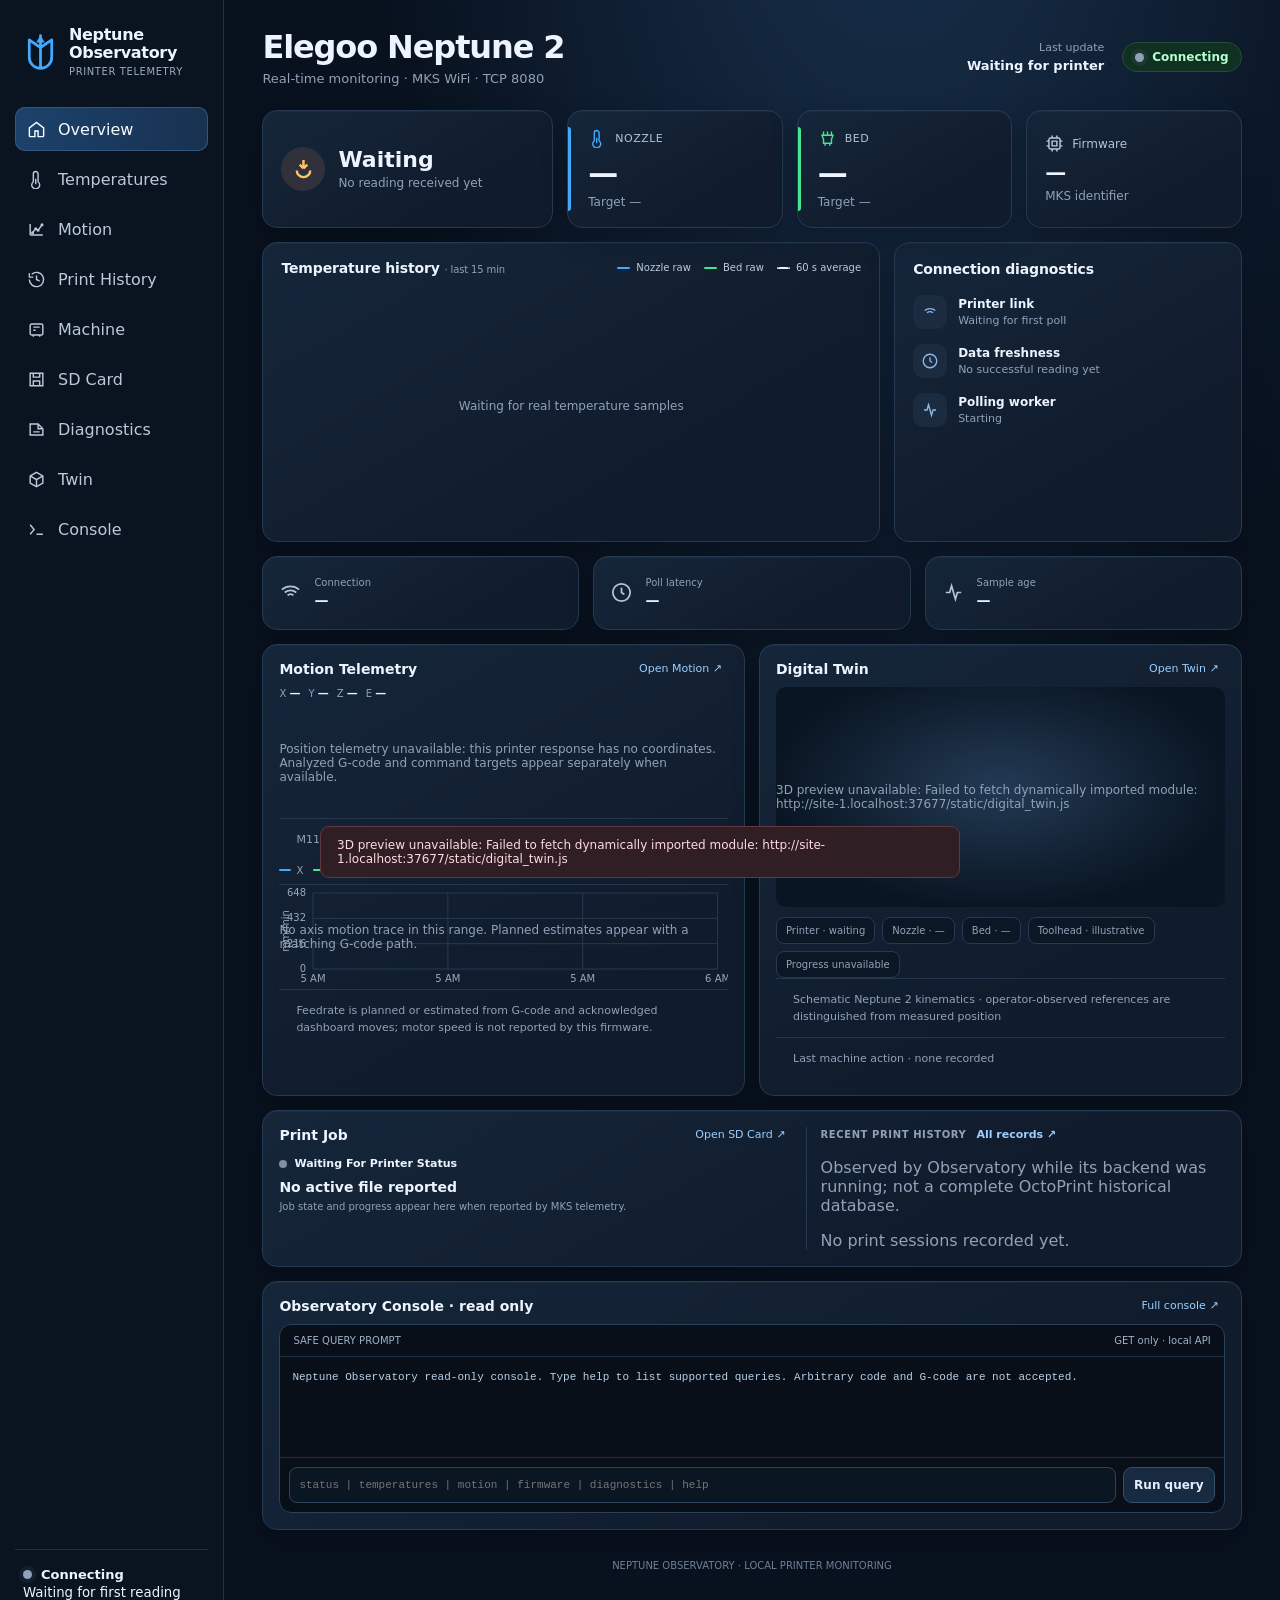
==== commit 1873e230: "feat(ui): show SD activity and evidence separate from OctoPrint host state" ====
--- a/integrations/mks-wifi/src/mks_wifi_bridge/static/index.html
+++ b/integrations/mks-wifi/src/mks_wifi_bridge/static/index.html
@@ -1187,8 +1187,9 @@
       function renderPrintJob(snapshot) {
         const job=snapshot?.print_job||{};
         const fresh=job.status!=="stale"&&job.status!=="unavailable";
-        const origin = snapshot?.printer_backend === "octoprint" ? "OctoPrint reported" : "firmware reported";
-        const stateLabels={printing:`Printing · ${origin}`,paused:`Paused · ${origin}`,idle:"No active print",stale:"Printer status stale",unavailable:"Printer status unavailable",unknown:"Print state not reported"};
+        const origin=job.source||"printer telemetry";
+        const sdSource=job.physical_activity?.source==="mks_wifi_http"&&job.physical_activity?.status==="available";
+        const stateLabels={printing:`${sdSource?"SD printing":"Printing"} · ${origin}`,paused:`${sdSource?"SD paused":"Paused"} · ${origin}`,idle:`No active print · ${origin}`,stale:"Printer status stale",unavailable:"Printer status unavailable",unknown:"Physical print activity unknown"};
         const stateNode=$("overview-job-state");
         stateNode.textContent=stateLabels[job.status]||stateLabels.unknown;
         stateNode.dataset.state=job.status||"unknown";
@@ -1205,6 +1206,12 @@
         const details=[];
         if(elapsed.status==="available"||elapsed.status==="stale")details.push(`Elapsed ${duration(Number(elapsed.value))}${elapsed.status==="stale"?" · last report":""}`);
         details.push(fresh?(job.source||"MKS read-only telemetry"):"Last telemetry is retained for display only; it does not establish the current printer state.");
+        if(snapshot?.printer_backend==="octoprint"){
+          details.push(`OctoPrint host job: ${job.host_job_state||"unknown"}`);
+          const physical=job.physical_activity||{};
+          if(physical.status!=="available")details.push(`MKS physical activity unverified${physical.error?" · "+physical.error:""}`);
+          else details.push("MKS cached state · not motor feedback");
+        }
         $("overview-job-meta").textContent=details.join(" · ");
         const sessions=job.recent_sessions||[];
         const rows=$("overview-job-history");
@@ -1245,7 +1252,8 @@
           state.historySourceInitialized = true;
         }
         renderOctoprintControls();
-        const twinStateText = `Printer · ${status.replaceAll("_", " ")}`;
+        const reconciledState = snapshot.printer_backend==="octoprint" ? snapshot.print_job?.status : status;
+        const twinStateText = `Printer · ${(reconciledState||"unknown").replaceAll("_", " ")}${snapshot.printer_backend==="octoprint"?" · SD/host reconciled":""}`;
         const nozzleText = `Nozzle · ${fmtTemp(nozzle)}`;
         const bedText = `Bed · ${fmtTemp(bed)}`;
         for (const id of ["home-twin-state", "full-twin-state"]) if ($(id)) $(id).textContent = twinStateText;
@@ -1445,7 +1453,7 @@
         const historicalLast=state.feedDemo?state.feedDemoData?.ended_at:state.feedSession?.feedrate_history?.at(-1)?.observed_at||state.feedSession?.telemetry?.at(-1)?.observed_at;
         const end=(historicalLast?Date.parse(historicalLast):Date.now())+state.feedPanMs,start=end-state.feedRange*60000;
         const rows=(source||[]).filter((row)=>{const t=Date.parse(row.observed_at);return Number.isFinite(t)&&t>=start&&t<=end;});
-        if(!state.feedDemo&&!state.feedSession&&state.feedPanMs===0&&state.snapshot?.connection?.connected&&!state.snapshot?.stale&&state.snapshot?.telemetry?.printer_state?.value==="idle"&&state.snapshot?.telemetry?.print_active?.value===false){const points=state.snapshot?.timeline?.telemetry||[];for(const point of points){if(point.state!=="idle")continue;const time=Date.parse(point.observed_at);if(Number.isFinite(time)&&time>=start&&time<=end&&!rows.some((row)=>row.observed_at===point.observed_at))rows.push({observed_at:point.observed_at,axis_feedrates_mm_min:{x:0,y:0,z:0,e:0},feedrate_mm_min:0,source:"firmware_reported_state",data_class:"firmware_reported_state_not_motor_feedback",confidence:"no_print_motion_reported"});}const now=Date.now();if(now>=start&&now<=end&&!rows.some((row)=>row.observed_at===state.snapshot?.observed_at))rows.push({observed_at:state.snapshot.observed_at||new Date(now).toISOString(),axis_feedrates_mm_min:{x:0,y:0,z:0,e:0},feedrate_mm_min:0,source:"firmware_reported_state",data_class:"firmware_reported_state_not_motor_feedback",confidence:"no_print_motion_reported"});}
+        if(!state.feedDemo&&!state.feedSession&&state.feedPanMs===0&&state.snapshot?.connection?.connected&&!state.snapshot?.stale&&state.snapshot?.print_job?.status==="idle"&&state.snapshot?.print_job?.active===false){const points=state.snapshot?.timeline?.telemetry||[];for(const point of points){if(point.state!=="idle")continue;const time=Date.parse(point.observed_at);if(Number.isFinite(time)&&time>=start&&time<=end&&!rows.some((row)=>row.observed_at===point.observed_at))rows.push({observed_at:point.observed_at,axis_feedrates_mm_min:{x:0,y:0,z:0,e:0},feedrate_mm_min:0,source:"firmware_reported_state",data_class:"firmware_reported_state_not_motor_feedback",confidence:"no_print_motion_reported"});}const now=Date.now();if(now>=start&&now<=end&&!rows.some((row)=>row.observed_at===state.snapshot?.observed_at))rows.push({observed_at:state.snapshot.observed_at||new Date(now).toISOString(),axis_feedrates_mm_min:{x:0,y:0,z:0,e:0},feedrate_mm_min:0,source:"firmware_reported_state",data_class:"firmware_reported_state_not_motor_feedback",confidence:"no_print_motion_reported"});}
         return rows.sort((a,b)=>Date.parse(a.observed_at)-Date.parse(b.observed_at));
       }
       function drawMotionFeedrate(canvasId="chart-motion-feedrate",emptyId="empty-motion-feedrate",compact=false) {
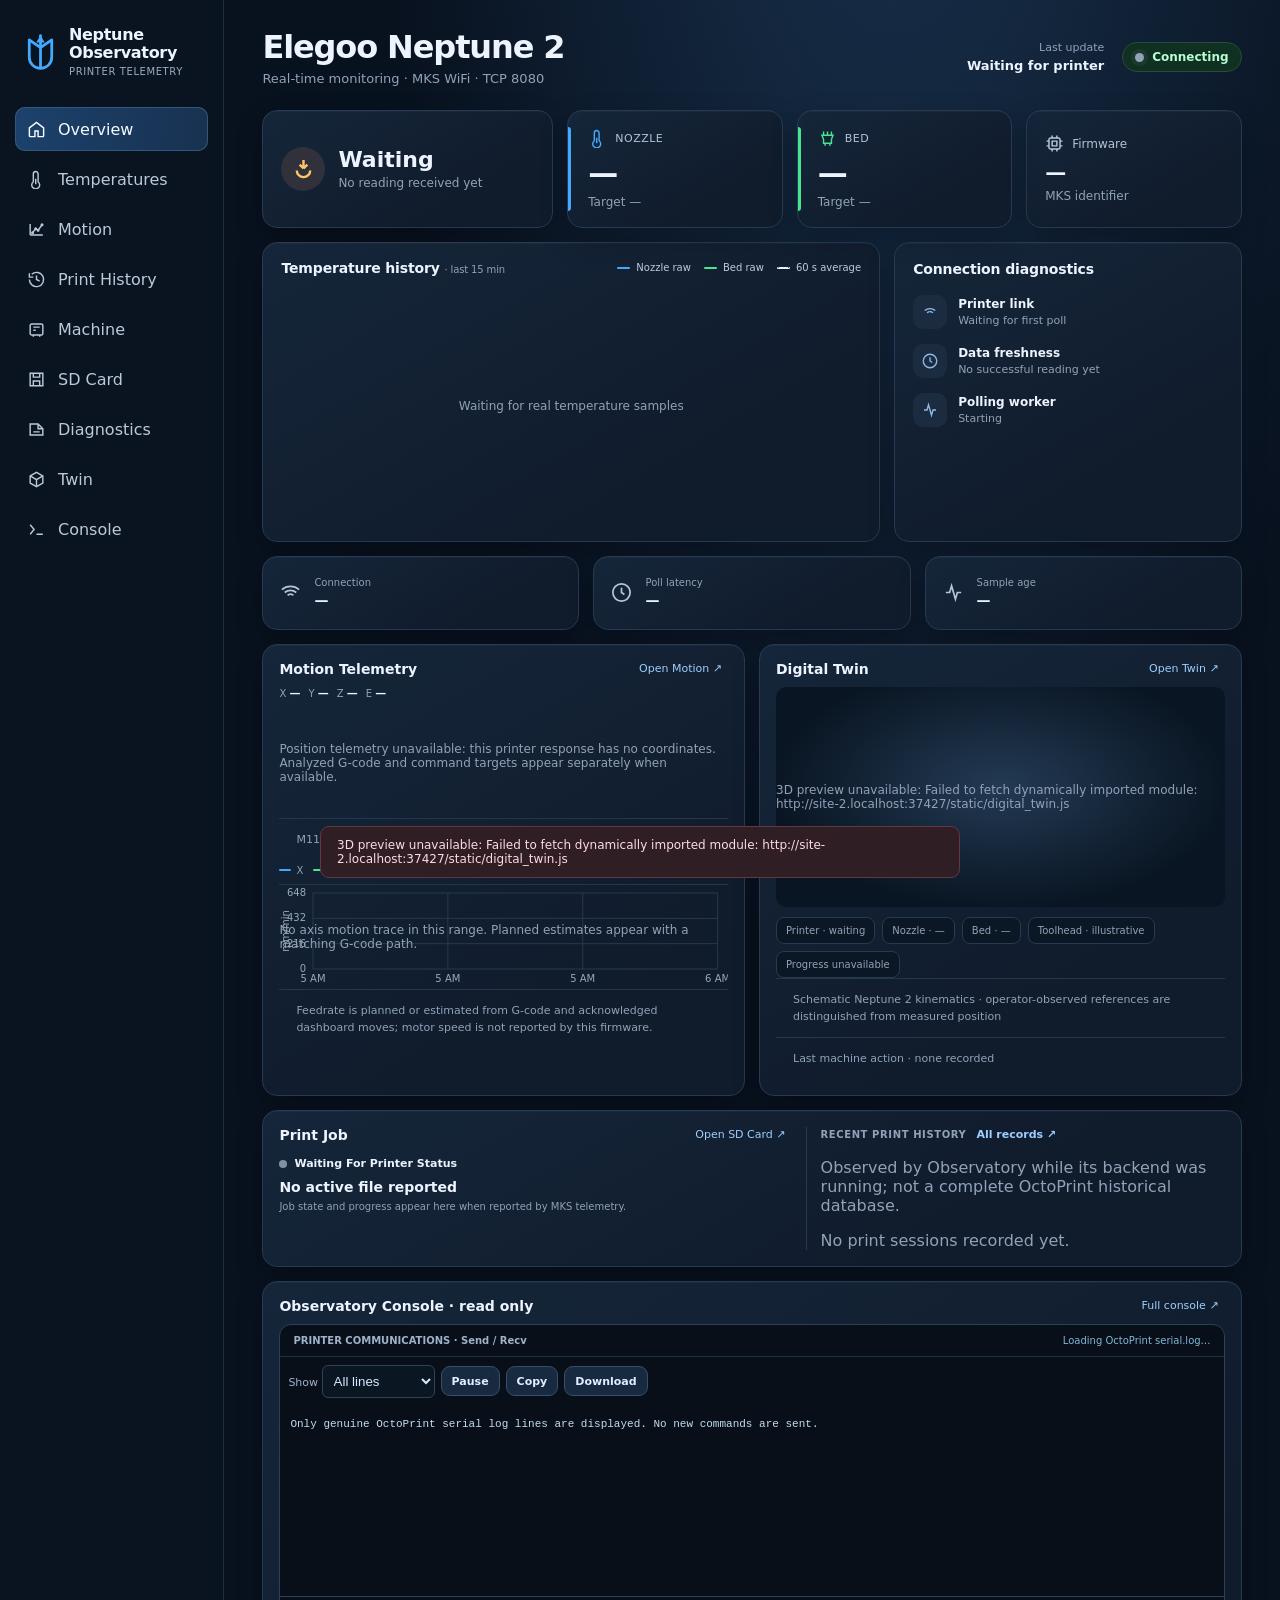
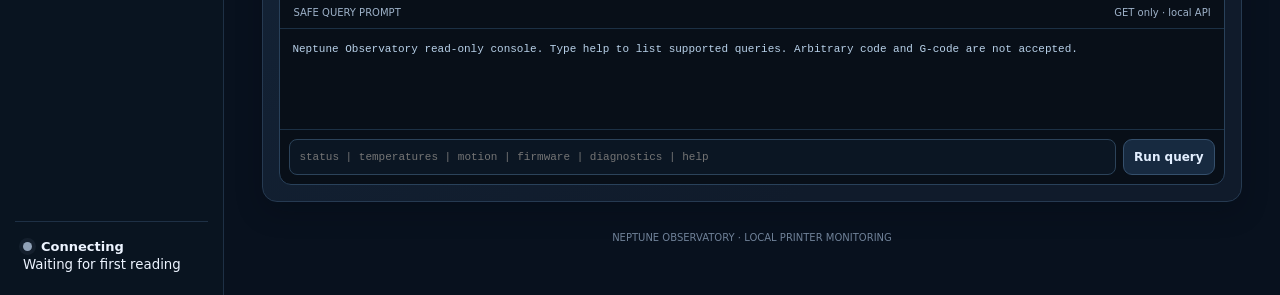
==== commit 80dd74fa: "feat(ui): show read-only Send/Recv printer log on Home and Console with filtering and export" ====
--- a/integrations/mks-wifi/src/mks_wifi_bridge/static/index.html
+++ b/integrations/mks-wifi/src/mks_wifi_bridge/static/index.html
@@ -172,6 +172,15 @@
     .console-head { display: flex; justify-content: space-between; padding: 10px 13px; border-bottom: 1px solid #1c3044; color: #9eb2c9; font-size: 10px; }
     .console-output { min-height: 100px; max-height: 230px; overflow: auto; padding: 12px; color: #b8d1e9; font: 11px/1.5 ui-monospace, SFMono-Regular, Menlo, monospace; white-space: pre-wrap; overflow-wrap: anywhere; }
     .console-form { display: flex; gap: 7px; border-top: 1px solid #1c3044; padding: 9px; }
+    .printer-log { border-bottom: 1px solid #2c435a; }
+    .printer-log-status { color: #80b8d8; }
+    .printer-log-toolbar { display: flex; gap: 6px; flex-wrap: wrap; align-items: center; padding: 8px; }
+    .printer-log-toolbar label { font-size: 11px; color: #9eb2c9; }
+    .printer-log-toolbar select { background: #0b1623; color: #d5e9ff; padding: 7px; border: 1px solid #2c435a; border-radius: 6px; }
+    .printer-log-toolbar .btn { min-height: 30px; padding: 6px 10px; font-size: 11px; }
+    .printer-log-output { height: 190px; overflow-y: auto; overflow-x: hidden; padding: 10px; white-space: pre-wrap; overflow-wrap: anywhere; color: #c1ddf1; font: 11px/1.5 ui-monospace, SFMono-Regular, Menlo, monospace; }
+    #view-console .printer-log-output { height: min(46vh, 420px); }
+
     .console-form input { flex: 1; min-width: 0; border: 1px solid #2c435a; border-radius: 8px; background: #0b1623; color: var(--text); padding: 9px; font: 11px ui-monospace, monospace; }
     .console-form .btn { min-height: 36px; padding: 7px 10px; }
     .metric-grid { grid-template-columns: repeat(4, minmax(0, 1fr)); margin-top: 14px; }
@@ -522,7 +531,16 @@
           <article class="card home-panel"><div class="home-panel-head"><h2>Motion Telemetry</h2><button class="home-panel-link" data-open-view="motion">Open Motion ↗</button></div><div id="home-motion-values" class="home-motion-values"><span>X <strong>—</strong></span><span>Y <strong>—</strong></span><span>Z <strong>—</strong></span><span>E <strong>—</strong></span></div><div class="home-motion-chart"><canvas id="chart-home-motion" aria-label="Firmware-reported or planned coordinate history; sources are labeled separately"></canvas><div class="chart-empty visible" id="empty-home-motion">Position telemetry unavailable; planned coordinates appear when a G-code path is available.</div></div><div class="note" id="home-motion-note">M114 coordinates are unavailable from the current printer response.</div><div class="axis-feedrate-legend"><span><i></i>X</span><span class="fy"><i></i>Y</span><span class="fz"><i></i>Z</span><span class="fe"><i></i>E</span></div><div class="home-feedrate-chart"><canvas id="chart-home-feedrate" aria-label="Shared axis-specific planned feedrate over time; not measured motor speed"></canvas><div class="chart-empty visible" id="empty-home-feedrate">Waiting for motion timeline</div></div><div class="note">Feedrate is planned or estimated from G-code and acknowledged dashboard moves; motor speed is not reported by this firmware.</div><div class="reference-events" id="home-motion-events" aria-live="polite"></div></article>
           <article class="card home-panel"><div class="home-panel-head"><h2>Digital Twin</h2><button class="home-panel-link" data-open-view="digital-twin">Open Twin ↗</button></div><div class="home-twin-canvas" id="home-twin"><div class="chart-empty visible">Loading local 3D preview…</div></div><div class="twin-status-row"><span class="twin-status-chip" id="home-twin-state">Printer · waiting</span><span class="twin-status-chip" id="home-twin-nozzle">Nozzle · —</span><span class="twin-status-chip" id="home-twin-bed">Bed · —</span><span class="twin-status-chip" id="home-twin-position">Toolhead · illustrative</span><span class="twin-status-chip" id="home-twin-progress">Progress unavailable</span></div><div class="note">Schematic Neptune 2 kinematics · operator-observed references are distinguished from measured position</div><div class="note" id="home-twin-action">Last machine action · none recorded</div></article>
         </div>
-        <article class="card home-panel"><div class="home-panel-head"><h2>Observatory Console · read only</h2><button class="home-panel-link" data-open-view="console">Full console ↗</button></div><div class="console-panel" data-console><div class="console-head"><span>SAFE QUERY PROMPT</span><span>GET only · local API</span></div><div class="console-output" role="log" aria-live="polite">Neptune Observatory read-only console. Type help to list supported queries. Arbitrary code and G-code are not accepted.</div><form class="console-form"><input aria-label="Read-only console query" autocomplete="off" placeholder="status | temperatures | motion | firmware | diagnostics | help"><button class="btn" type="submit">Run query</button></form></div></article>
+        <article class="card home-panel"><div class="home-panel-head"><h2>Observatory Console · read only</h2><button class="home-panel-link" data-open-view="console">Full console ↗</button></div><div class="console-panel" data-console><div class="printer-log" data-printer-log>
+              <div class="console-head"><strong>PRINTER COMMUNICATIONS · Send / Recv</strong><span class="printer-log-status">Loading OctoPrint serial.log…</span></div>
+              <div class="printer-log-toolbar">
+                <label>Show <select data-log-filter aria-label="Printer log filter"><option value="all">All lines</option><option value="send">Send only</option><option value="recv">Receive only</option></select></label>
+                <button class="btn" type="button" data-log-pause>Pause</button>
+                <button class="btn" type="button" data-log-copy>Copy</button>
+                <button class="btn" type="button" data-log-download>Download</button>
+              </div>
+              <div class="printer-log-output" role="log" aria-live="off" aria-label="Read-only printer Send and Receive log">Only genuine OctoPrint serial log lines are displayed. No new commands are sent.</div>
+            </div><div class="console-head"><span>SAFE QUERY PROMPT</span><span>GET only · local API</span></div><div class="console-output" role="log" aria-live="polite">Neptune Observatory read-only console. Type help to list supported queries. Arbitrary code and G-code are not accepted.</div><form class="console-form"><input aria-label="Read-only console query" autocomplete="off" placeholder="status | temperatures | motion | firmware | diagnostics | help"><button class="btn" type="submit">Run query</button></form></div></article>
       </section>
 
       <section class="view" id="view-history" aria-label="Print history results">
@@ -609,8 +627,17 @@
       </section>
 
       <section class="view" id="view-console" aria-label="Read-only Observatory Console">
-        <div class="view-heading"><div><h1>Observatory Console</h1><p>Run named, read-only telemetry queries against Neptune Observatory’s cached local API.</p></div><span class="tag">NO G-CODE · NO CODE EVALUATION</span></div>
-        <div class="card home-panel"><div class="console-panel" data-console><div class="console-head"><span>SAFE QUERY PROMPT</span><span>GET only · local API</span></div><div class="console-output" role="log" aria-live="polite">Type help to list supported queries. This is not a shell, JavaScript REPL, Python console, or G-code terminal.</div><form class="console-form"><input aria-label="Read-only console query" autocomplete="off" placeholder="status | temperatures | motion | firmware | diagnostics | help"><button class="btn" type="submit">Run query</button></form></div><div class="note" style="margin-top:10px">Supported commands only read cached REST data. The `motion` query does not send M114. Use the Motion page’s separate, server-gated button for a one-shot position request.</div></div>
+        <div class="view-heading"><div><h1>Observatory Console</h1><p>Read actual OctoPrint printer communications (Send / Recv) and run safe cached diagnostic queries.</p></div><span class="tag">READ-ONLY · NO G-CODE</span></div>
+        <div class="card home-panel"><div class="console-panel" data-console><div class="printer-log" data-printer-log>
+              <div class="console-head"><strong>PRINTER COMMUNICATIONS · Send / Recv</strong><span class="printer-log-status">Loading OctoPrint serial.log…</span></div>
+              <div class="printer-log-toolbar">
+                <label>Show <select data-log-filter aria-label="Printer log filter"><option value="all">All lines</option><option value="send">Send only</option><option value="recv">Receive only</option></select></label>
+                <button class="btn" type="button" data-log-pause>Pause</button>
+                <button class="btn" type="button" data-log-copy>Copy</button>
+                <button class="btn" type="button" data-log-download>Download</button>
+              </div>
+              <div class="printer-log-output" role="log" aria-live="off" aria-label="Read-only printer Send and Receive log">Only genuine OctoPrint serial log lines are displayed. No new commands are sent.</div>
+            </div><div class="console-head"><span>SAFE QUERY PROMPT</span><span>GET only · local API</span></div><div class="console-output" role="log" aria-live="polite">Type help to list supported queries. This is not a shell, JavaScript REPL, Python console, or G-code terminal.</div><form class="console-form"><input aria-label="Read-only console query" autocomplete="off" placeholder="status | temperatures | motion | firmware | diagnostics | help"><button class="btn" type="submit">Run query</button></form></div><div class="note" style="margin-top:10px">Supported commands only read cached REST data. The `motion` query does not send M114. Use the Motion page’s separate, server-gated button for a one-shot position request.</div></div>
       </section>
 
       <section class="view" id="view-machine" aria-label="Machine control and macro library">
@@ -682,7 +709,7 @@
   <script>
     (() => {
       const $ = (id) => document.getElementById(id);
-      const state = { snapshot: null, history: [], motion: null, selectedTime: null, diagnostics: null, sd: null, sdUpload: null, selectedSdFile: null, selectedUploadFile: null, catalog: null, pendingMacro: null, pendingCommissioning: false, pendingOriginCard: null, lastPreview: null, operationResults: {}, reopenPreviewAfterArm: false, operatorModeArmed: false, activeOperationId: null, range: 15, feedRange: 5, feedPanMs: 0, feedScrubMs: null, feedDemo: false, feedDemoData: null, feedSession: null, socket: null, retry: 1000, fallback: null, toastTimer: null, printHistory: null, octoprintCapabilities: null };
+      const state = { terminal: null, terminalPaused: false, terminalFilter: "all", terminalUpdated: null, snapshot: null, history: [], motion: null, selectedTime: null, diagnostics: null, sd: null, sdUpload: null, selectedSdFile: null, selectedUploadFile: null, catalog: null, pendingMacro: null, pendingCommissioning: false, pendingOriginCard: null, lastPreview: null, operationResults: {}, reopenPreviewAfterArm: false, operatorModeArmed: false, activeOperationId: null, range: 15, feedRange: 5, feedPanMs: 0, feedScrubMs: null, feedDemo: false, feedDemoData: null, feedSession: null, socket: null, retry: 1000, fallback: null, toastTimer: null, printHistory: null, octoprintCapabilities: null };
       let twinModulePromise = null;
       const esc = (value) => String(value).replace(/[&<>"']/g, (c) => ({"&":"&amp;","<":"&lt;",">":"&gt;",'"':"&quot;","'":"&#39;"})[c]);
       const commandSummary = (commands, limit = 2) => {
@@ -705,6 +732,70 @@
         if (!response.ok) { const body = await response.json().catch(() => ({})); throw new Error(body.detail || `Request failed (${response.status})`); }
         return response.json();
       }
+      // Same serial Send/Recv messages OctoPrint observes, not an additional
+      // printer connection or fabricated event stream.
+      const terminalPanels = () => [...document.querySelectorAll("[data-printer-log]")];
+      const filteredTerminalLines = () => {
+        const events = state.terminal?.events || [];
+        const selected = events.filter(event => state.terminalFilter === "all" || event.direction === state.terminalFilter);
+        return selected.map(event => `${event.observed_at ? event.observed_at + "  " : ""}${event.text}`).join("\n");
+      };
+      function renderPrinterTerminal() {
+        const result = state.terminal;
+        const text = result?.status === "available"
+          ? (filteredTerminalLines() || "No Send/Recv lines recorded in the available log.")
+          : (result?.note || "Printer communications unavailable; OctoPrint serial logging may not be active.");
+        for (const panel of terminalPanels()) {
+          const output = panel.querySelector(".printer-log-output");
+          const pinned = output.scrollTop + output.clientHeight >= output.scrollHeight - 15;
+          output.textContent = text;
+          if (pinned) output.scrollTop = output.scrollHeight;
+          const status = panel.querySelector(".printer-log-status");
+          status.textContent = state.terminalPaused ? "Paused · view frozen"
+            : (result?.status === "available" ? `OctoPrint serial.log · ${result.events.length} lines` : "Unavailable · no synthetic entries");
+          panel.querySelector("[data-log-filter]").value = state.terminalFilter;
+          panel.querySelector("[data-log-pause]").textContent = state.terminalPaused ? "Resume" : "Pause";
+        }
+      }
+      async function loadPrinterTerminal() {
+        if (state.terminalPaused || document.hidden || !state.snapshot) return;
+        const view = document.querySelector(".view.active")?.id;
+        if (view !== "view-console" && view !== "view-overview") return;
+        try {
+          state.terminal = await api("/api/printer/console?limit=250");
+        } catch(error) {
+          state.terminal = {status:"unavailable", note:error.message, events:[]};
+        }
+        state.terminalUpdated = new Date().toISOString();
+        renderPrinterTerminal();
+      }
+      for (const panel of terminalPanels()) {
+        panel.querySelector("[data-log-filter]").addEventListener("change", event => {
+          state.terminalFilter = event.target.value;
+          renderPrinterTerminal();
+        });
+        panel.querySelector("[data-log-pause]").addEventListener("click", () => {
+          state.terminalPaused = !state.terminalPaused;
+          renderPrinterTerminal();
+          if (!state.terminalPaused) loadPrinterTerminal();
+        });
+        panel.querySelector("[data-log-copy]").addEventListener("click", async () => {
+          const content = filteredTerminalLines();
+          if (!content) return showToast("No printer communications to copy.");
+          try { await navigator.clipboard.writeText(content); showToast("Printer log copied."); }
+          catch { showToast("Clipboard access was not granted."); }
+        });
+        panel.querySelector("[data-log-download]").addEventListener("click", () => {
+          const content = filteredTerminalLines();
+          if (!content) return showToast("No printer communications to download.");
+          const objectUrl = URL.createObjectURL(new Blob([content + "\n"], {type:"text/plain"}));
+          const link = document.createElement("a");
+          link.href = objectUrl;
+          link.download = "neptune-printer-console-" + new Date().toISOString().replaceAll(":", "-") + ".log";
+          document.body.append(link); link.click(); link.remove(); URL.revokeObjectURL(objectUrl);
+        });
+      }
+      setInterval(loadPrinterTerminal, 5000);
       const consoleRoutes = {
         status: "/api/printer/status",
         temperatures: "/api/printer/temperatures",
@@ -1853,7 +1944,7 @@
       async function bootstrap() {
         try {
           const [snapshot, temps, sd] = await Promise.all([api("/api/printer/status"),api("/api/printer/temperatures"),api("/api/printer/sdcard")]);
-          state.history=temps.history||[]; connectionView(snapshot); renderSd(sd); await refreshSdUploadStatus(); await loadDiagnostics(); await refreshGuidedWorkflow();
+          state.history=temps.history||[]; connectionView(snapshot); renderSd(sd); await refreshSdUploadStatus(); await loadDiagnostics(); await refreshGuidedWorkflow(); loadPrinterTerminal();
         } catch(e) { if(e.message!=="Authentication required") showToast(e.message); }
       }
       function connectSocket() {
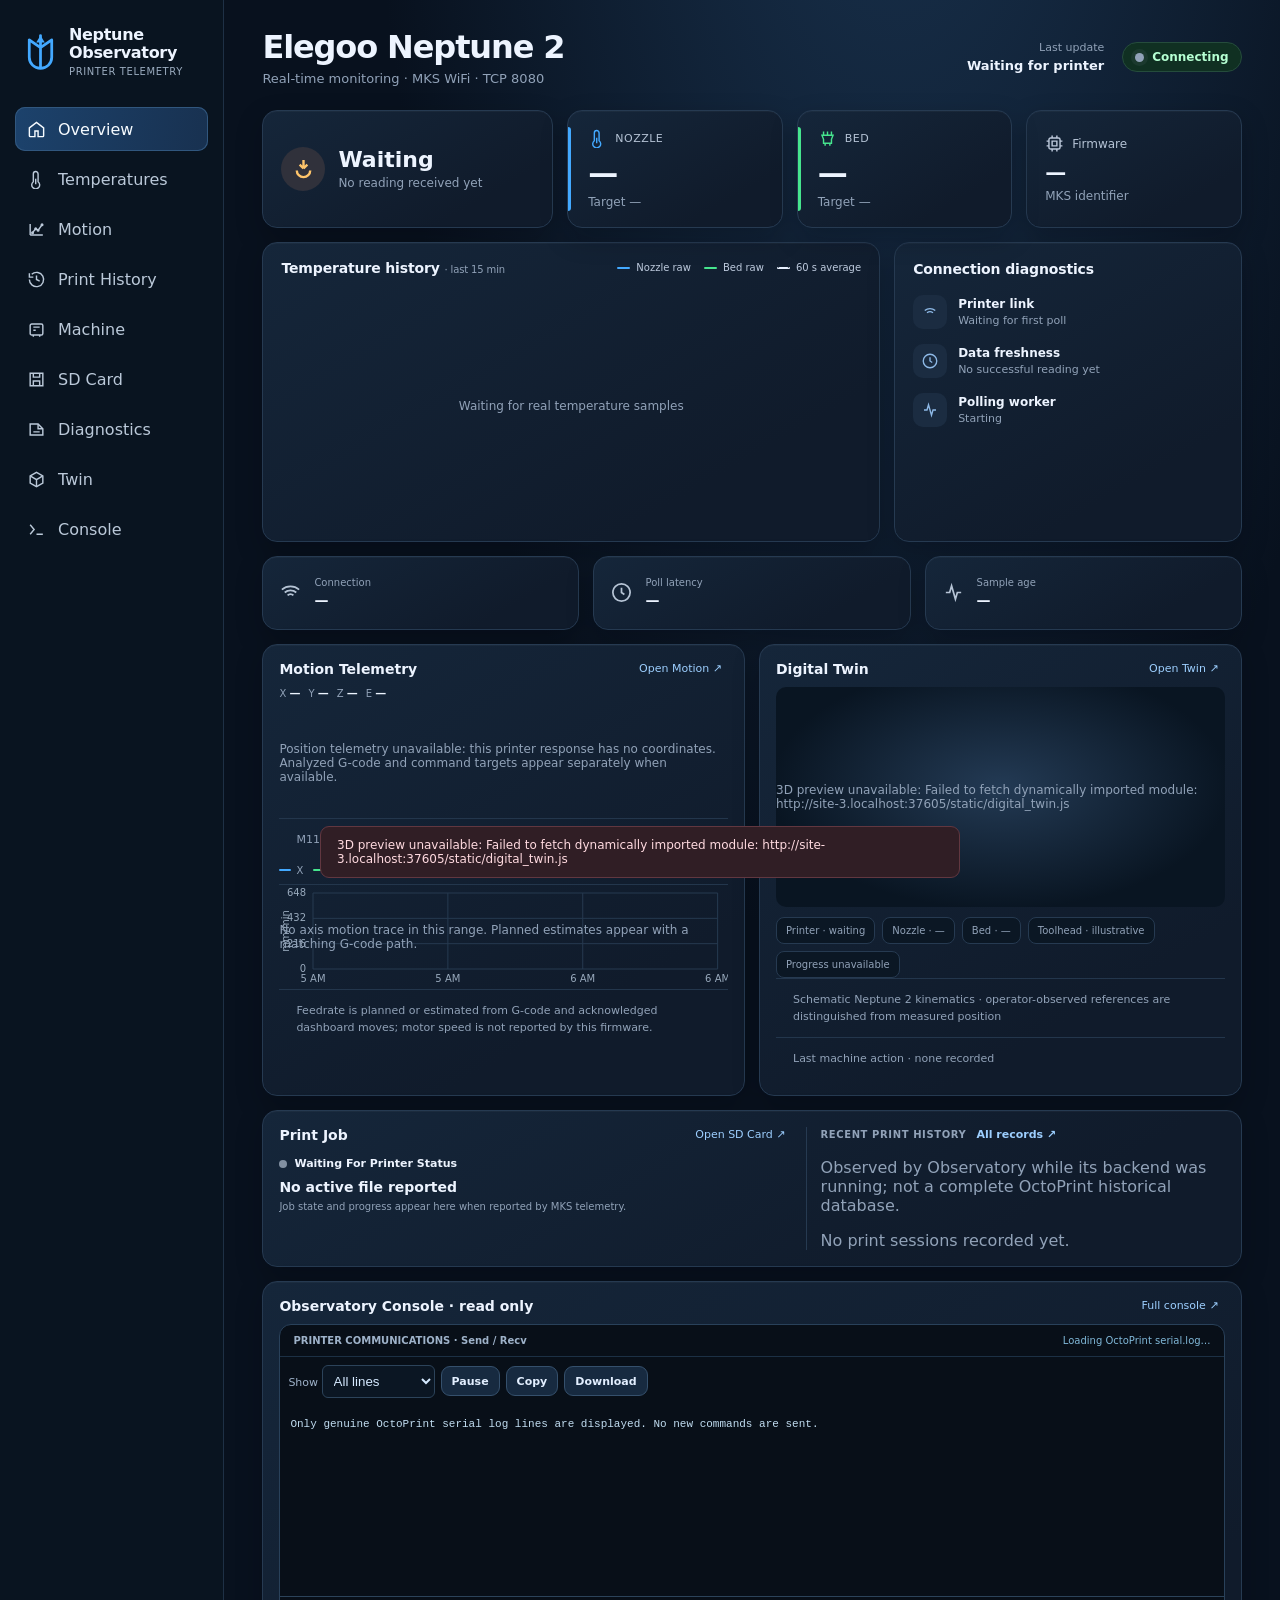
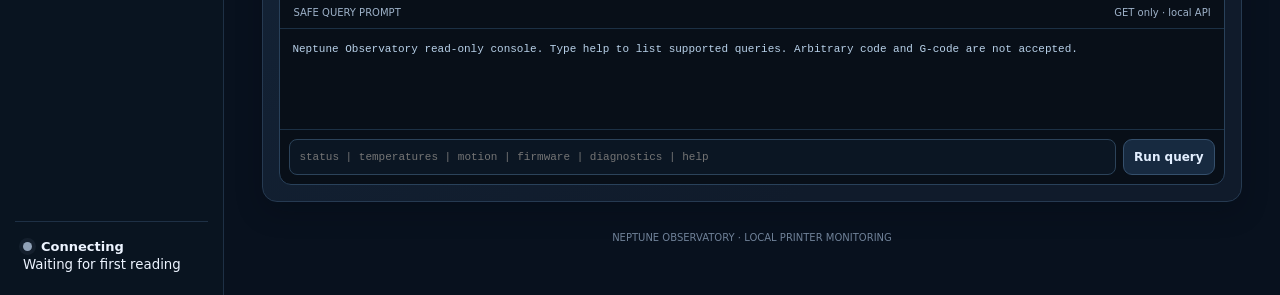
==== commit cc2c2e40: "fix(ui): label live console source and wrap mobile heading" ====
--- a/integrations/mks-wifi/src/mks_wifi_bridge/static/index.html
+++ b/integrations/mks-wifi/src/mks_wifi_bridge/static/index.html
@@ -173,7 +173,9 @@
     .console-output { min-height: 100px; max-height: 230px; overflow: auto; padding: 12px; color: #b8d1e9; font: 11px/1.5 ui-monospace, SFMono-Regular, Menlo, monospace; white-space: pre-wrap; overflow-wrap: anywhere; }
     .console-form { display: flex; gap: 7px; border-top: 1px solid #1c3044; padding: 9px; }
     .printer-log { border-bottom: 1px solid #2c435a; }
-    .printer-log-status { color: #80b8d8; }
+    .printer-log .console-head { flex-wrap: wrap; gap: 5px 12px; align-items: baseline; }
+    .printer-log .console-head strong { flex: 1 1 200px; min-width: 0; overflow-wrap: anywhere; }
+    .printer-log-status { color: #80b8d8; flex: 0 1 auto; min-width: 0; overflow-wrap: anywhere; }
     .printer-log-toolbar { display: flex; gap: 6px; flex-wrap: wrap; align-items: center; padding: 8px; }
     .printer-log-toolbar label { font-size: 11px; color: #9eb2c9; }
     .printer-log-toolbar select { background: #0b1623; color: #d5e9ff; padding: 7px; border: 1px solid #2c435a; border-radius: 6px; }
@@ -743,16 +745,19 @@
       function renderPrinterTerminal() {
         const result = state.terminal;
         const text = result?.status === "available"
-          ? (filteredTerminalLines() || "No Send/Recv lines recorded in the available log.")
-          : (result?.note || "Printer communications unavailable; OctoPrint serial logging may not be active.");
+          ? (filteredTerminalLines() || result.note || "No printer communication observed yet.")
+          : (result?.note || "Printer communications unavailable; check the live OctoPrint bridge.");
         for (const panel of terminalPanels()) {
           const output = panel.querySelector(".printer-log-output");
           const pinned = output.scrollTop + output.clientHeight >= output.scrollHeight - 15;
           output.textContent = text;
           if (pinned) output.scrollTop = output.scrollHeight;
           const status = panel.querySelector(".printer-log-status");
+          const label = result?.source === "octoprint_live_terminal_hook"
+            ? "OctoPrint live" : "OctoPrint serial.log fallback";
           status.textContent = state.terminalPaused ? "Paused · view frozen"
-            : (result?.status === "available" ? `OctoPrint serial.log · ${result.events.length} lines` : "Unavailable · no synthetic entries");
+            : (result?.status === "available" ? `${label} · ${result.events.length} lines`
+              : "Unavailable · no synthetic entries");
           panel.querySelector("[data-log-filter]").value = state.terminalFilter;
           panel.querySelector("[data-log-pause]").textContent = state.terminalPaused ? "Resume" : "Pause";
         }
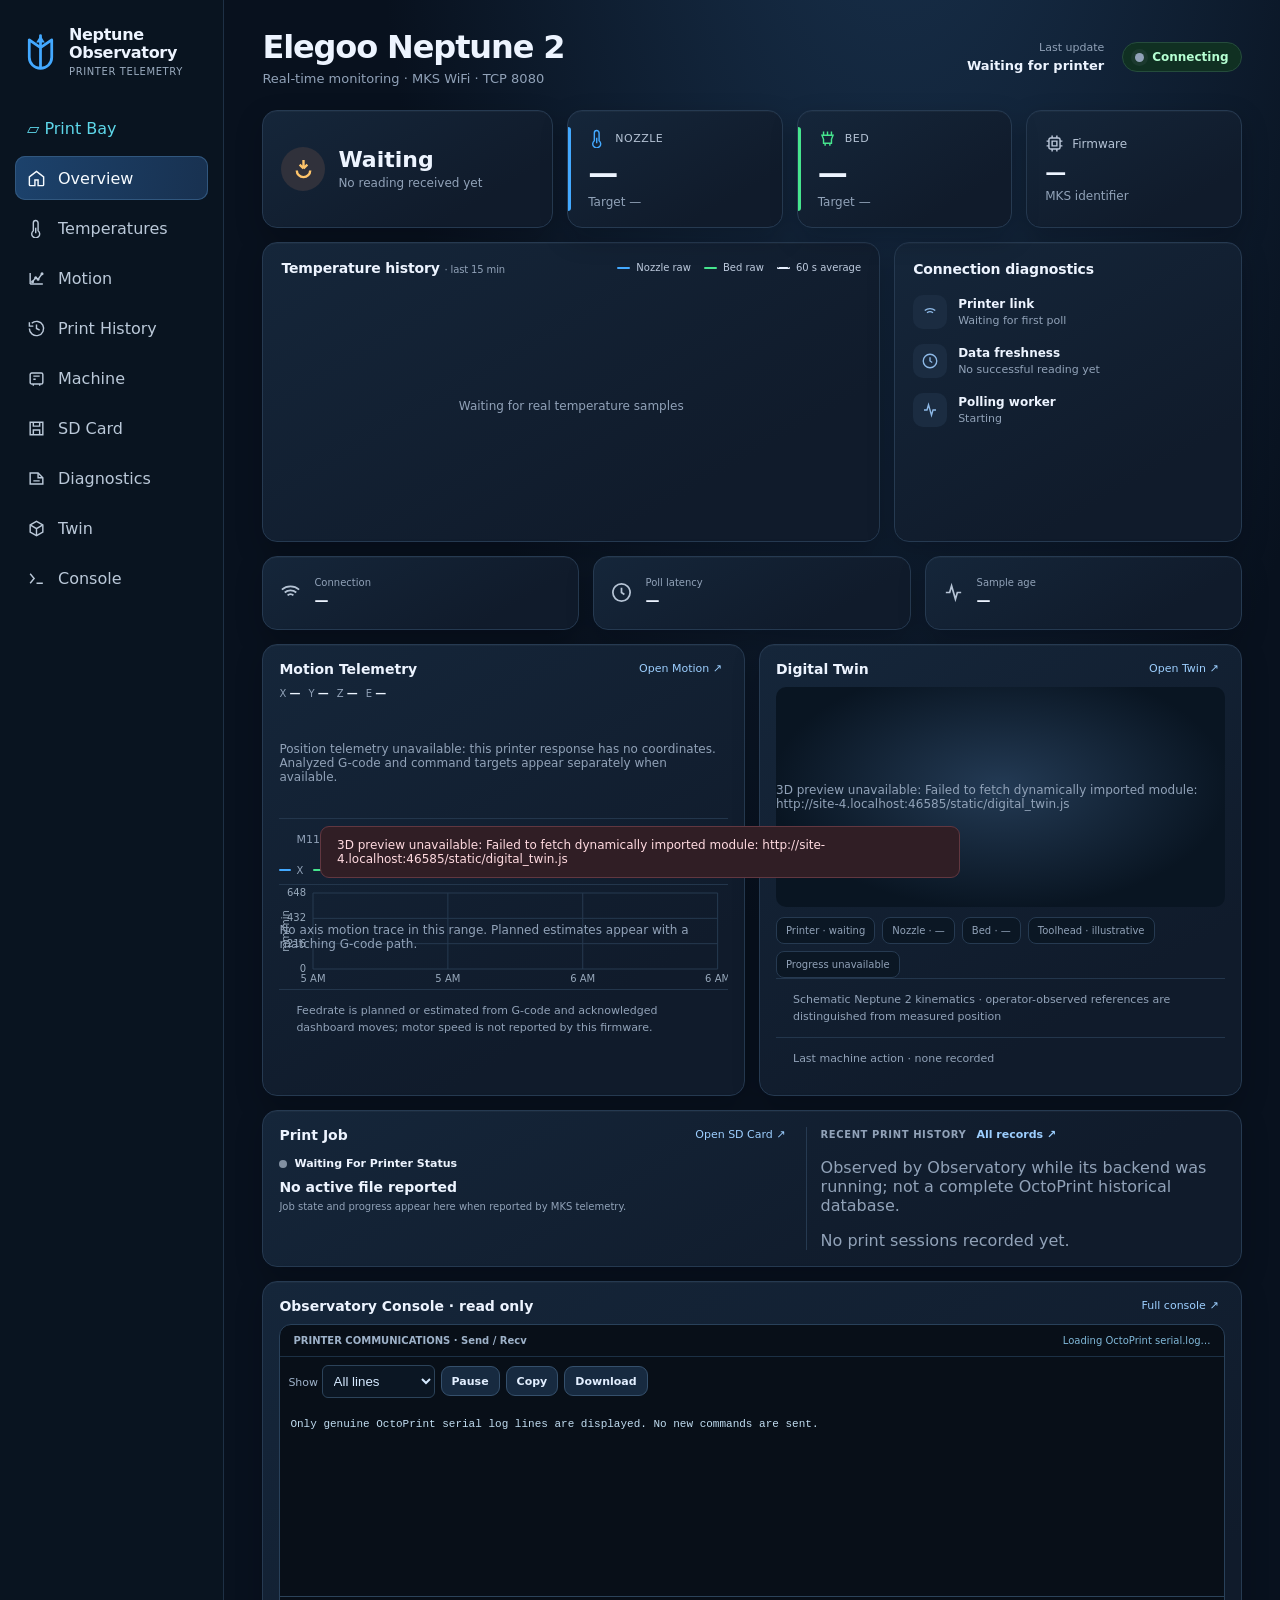
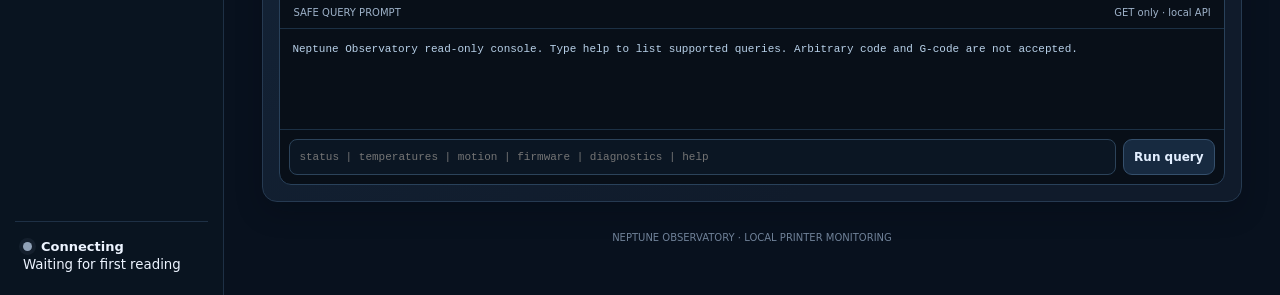
==== commit 2cfa65d0: "feat: add declarative manufacturing pipeline and Print Bay" ====
--- a/integrations/mks-wifi/src/mks_wifi_bridge/static/index.html
+++ b/integrations/mks-wifi/src/mks_wifi_bridge/static/index.html
@@ -481,6 +481,7 @@
       </div>
       <div class="mobile-brand"><svg class="brandmark" viewBox="0 0 40 44" aria-hidden="true"><path d="M20 3v36M20 17 7 8v20a13 13 0 0 0 26 0V8L20 17Z" fill="none" stroke="currentColor" stroke-width="3.2" stroke-linecap="round" stroke-linejoin="round"/><path d="m20 3-5 8h10l-5-8Z" fill="currentColor"/></svg>Neptune Observatory</div>
       <nav class="nav" aria-label="Main navigation">
+        <a href="/print-bay" style="color:#5ed7e9;padding:12px;text-decoration:none">▱ Print Bay</a>
         <button class="active" data-view="overview"><svg viewBox="0 0 24 24"><path d="m3 10 9-7 9 7v10a1 1 0 0 1-1 1h-6v-7h-4v7H4a1 1 0 0 1-1-1V10Z"/></svg>Overview</button>
         <button data-view="temperatures"><svg viewBox="0 0 24 24"><path d="M14 14.8V5a3 3 0 0 0-6 0v9.8a5 5 0 1 0 6 0Z"/><path d="M11 11v7"/></svg>Temperatures</button>
         <button data-view="motion"><svg viewBox="0 0 24 24"><path d="M4 19V5m0 14h16M7 16l4-5 3 2 5-7"/><circle cx="7" cy="16" r="1"/><circle cx="11" cy="11" r="1"/><circle cx="14" cy="13" r="1"/><circle cx="19" cy="6" r="1"/></svg>Motion</button>
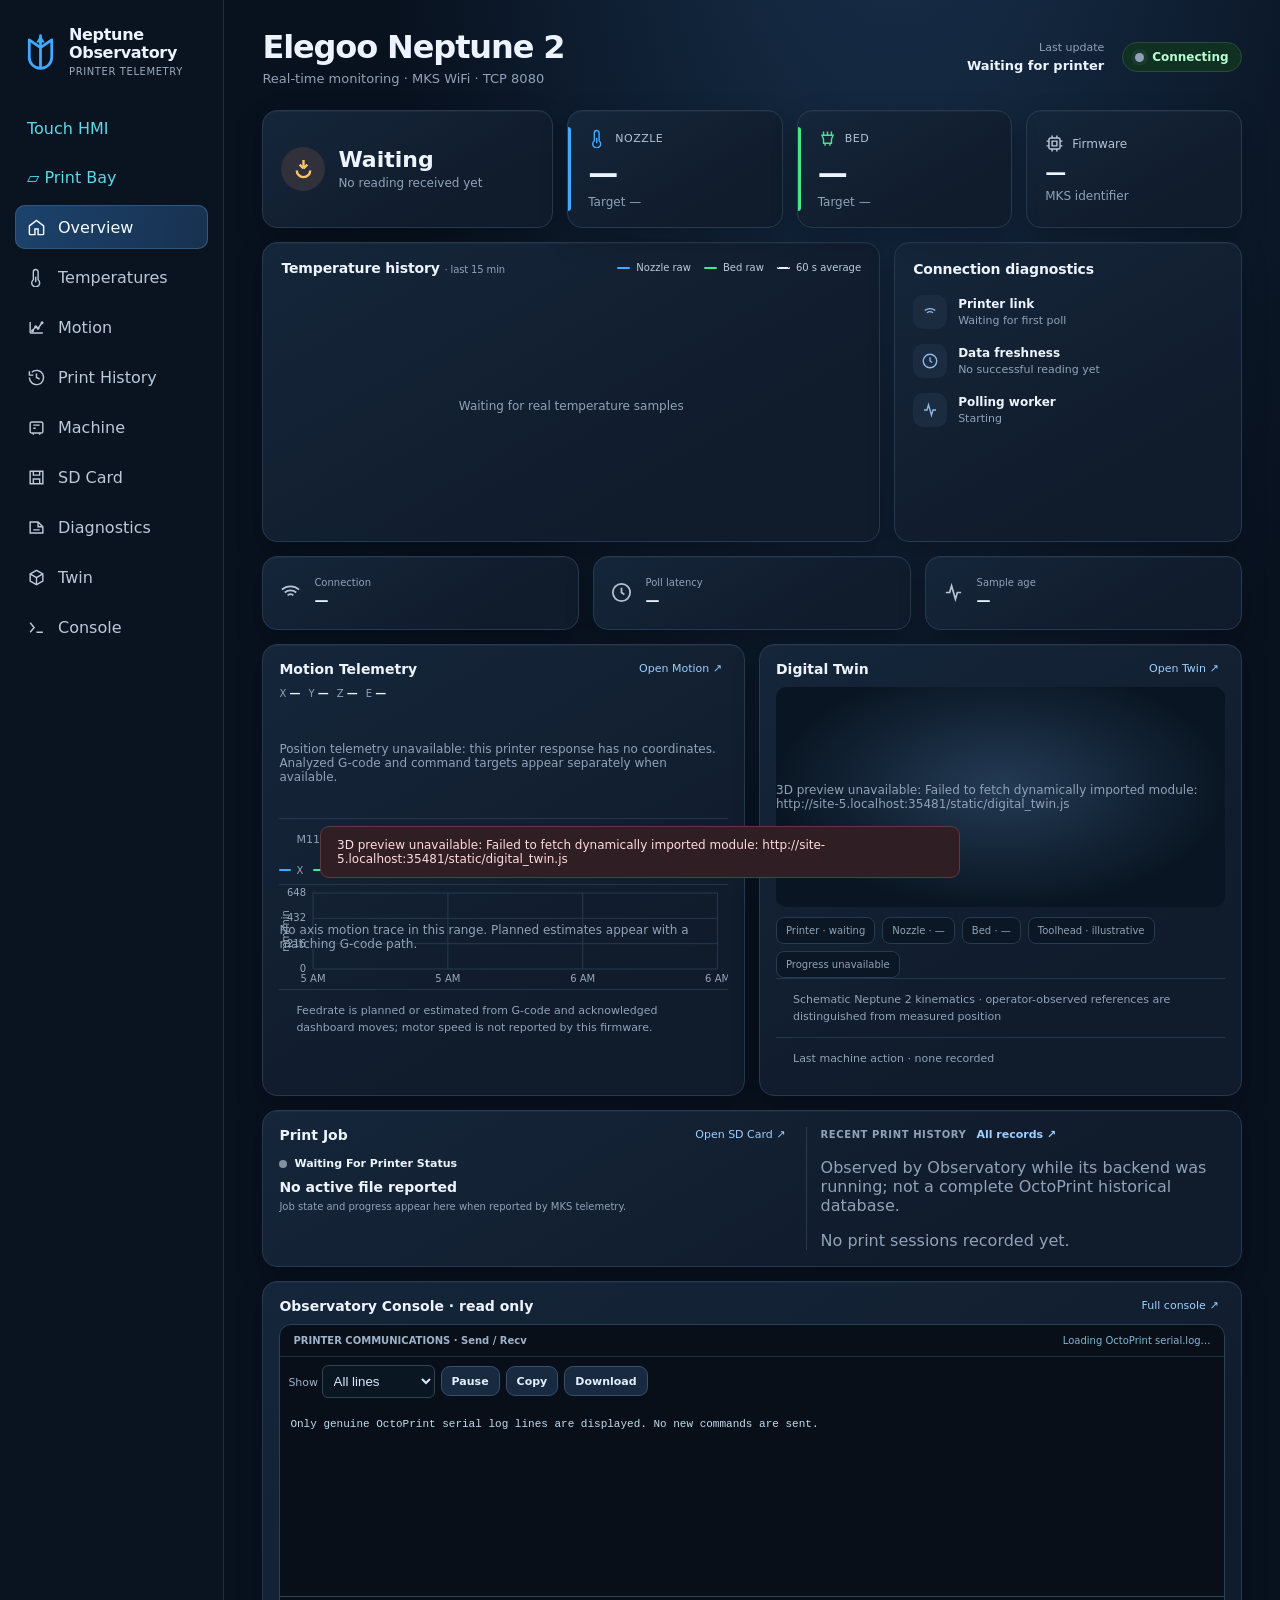
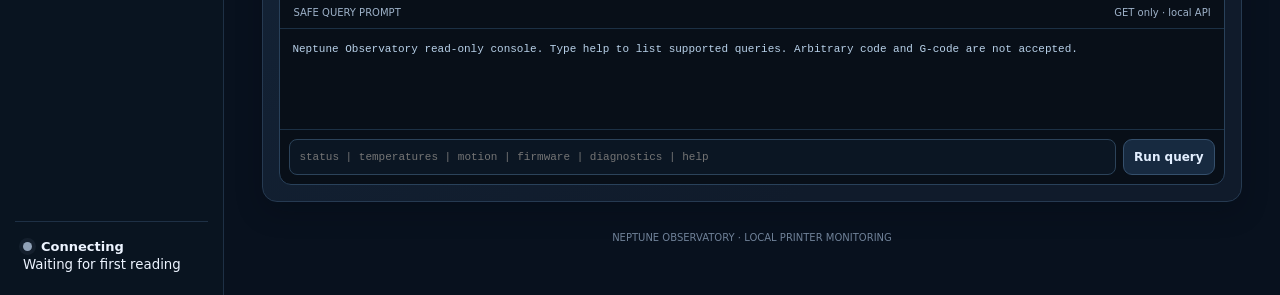
==== commit a98b5d80: "fix: retain a direct return to touch HMI from remote controls" ====
--- a/integrations/mks-wifi/src/mks_wifi_bridge/static/index.html
+++ b/integrations/mks-wifi/src/mks_wifi_bridge/static/index.html
@@ -481,6 +481,7 @@
       </div>
       <div class="mobile-brand"><svg class="brandmark" viewBox="0 0 40 44" aria-hidden="true"><path d="M20 3v36M20 17 7 8v20a13 13 0 0 0 26 0V8L20 17Z" fill="none" stroke="currentColor" stroke-width="3.2" stroke-linecap="round" stroke-linejoin="round"/><path d="m20 3-5 8h10l-5-8Z" fill="currentColor"/></svg>Neptune Observatory</div>
       <nav class="nav" aria-label="Main navigation">
+        <a href="/hmi" style="color:#5ed7e9;padding:12px;text-decoration:none">Touch HMI</a>
         <a href="/print-bay" style="color:#5ed7e9;padding:12px;text-decoration:none">▱ Print Bay</a>
         <button class="active" data-view="overview"><svg viewBox="0 0 24 24"><path d="m3 10 9-7 9 7v10a1 1 0 0 1-1 1h-6v-7h-4v7H4a1 1 0 0 1-1-1V10Z"/></svg>Overview</button>
         <button data-view="temperatures"><svg viewBox="0 0 24 24"><path d="M14 14.8V5a3 3 0 0 0-6 0v9.8a5 5 0 1 0 6 0Z"/><path d="M11 11v7"/></svg>Temperatures</button>
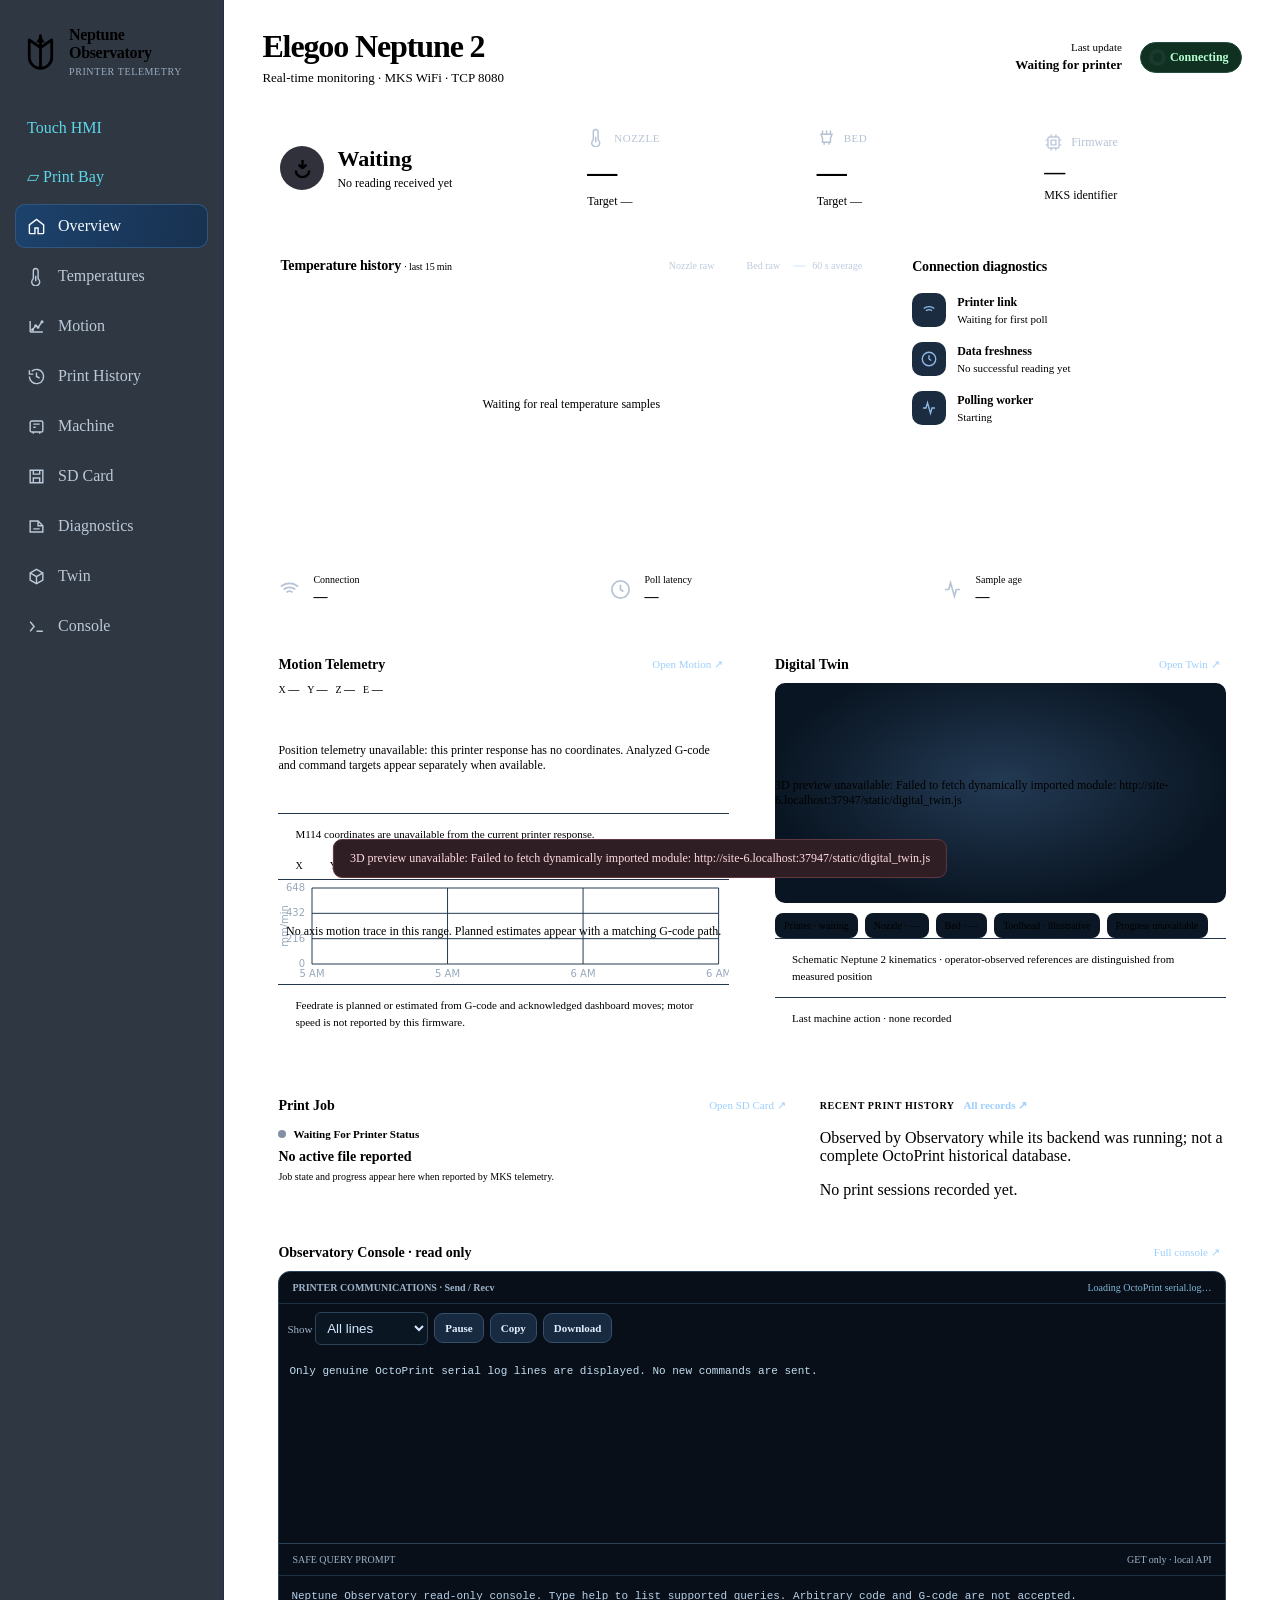
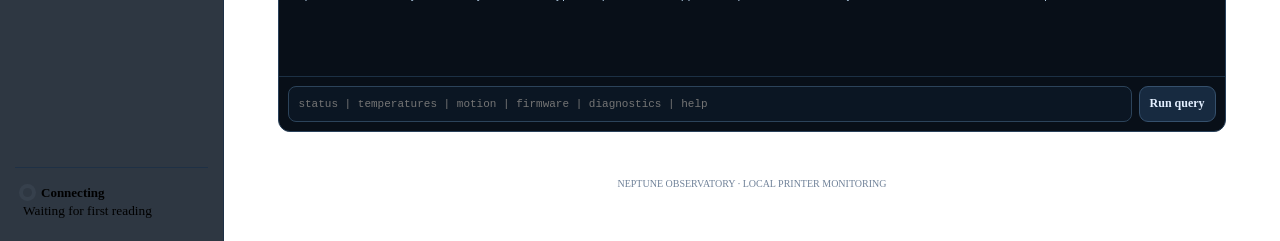
==== commit 8205641b: "feat: share Observatory HMI styling and embed guarded operations" ====
--- a/integrations/mks-wifi/src/mks_wifi_bridge/static/index.html
+++ b/integrations/mks-wifi/src/mks_wifi_bridge/static/index.html
@@ -5,24 +5,10 @@
   <meta name="viewport" content="width=device-width, initial-scale=1, viewport-fit=cover">
   <meta name="theme-color" content="#08111e">
   <title>Neptune Observatory</title>
+  <link rel="stylesheet" href="/static/observatory_theme.css">
+  <link rel="stylesheet" href="/static/hmi_operations.css">
   <style>
-    :root {
-      color-scheme: dark;
-      --bg: #08111e;
-      --panel: #101d2d;
-      --panel-hi: #15253a;
-      --line: #263a51;
-      --muted: #91a2b8;
-      --text: #edf4ff;
-      --blue: #43a9ff;
-      --cyan: #5ed7e9;
-      --green: #46e58e;
-      --red: #ff727c;
-      --amber: #ffc56b;
-      font-family: Inter, ui-sans-serif, system-ui, -apple-system, BlinkMacSystemFont, "Segoe UI", sans-serif;
-      font-synthesis: none;
-      text-rendering: optimizeLegibility;
-    }
+
     * { box-sizing: border-box; }
     [hidden] { display: none !important; }
     body { margin: 0; min-height: 100vh; background: radial-gradient(ellipse at 70% -20%, #1a3451 0, transparent 42%), var(--bg); color: var(--text); }
@@ -60,7 +46,7 @@
     @keyframes enter { from { opacity: .4; transform: translateY(4px); } to { opacity: 1; transform: none; } }
     .grid { display: grid; gap: 14px; }
     .stats { grid-template-columns: minmax(190px, 1.35fr) repeat(3, minmax(135px, 1fr)); }
-    .card { min-width: 0; background: linear-gradient(150deg, #15263a, #101b2b 76%); border: 1px solid var(--line); border-radius: 15px; box-shadow: 0 10px 26px #02071140, inset 0 1px #ffffff08; }
+
     .stat { min-height: 112px; padding: 18px; display: flex; align-items: center; gap: 13px; }
     .temperature-stat { position: relative; overflow: hidden; padding-left: 20px; }
     .temperature-stat::before { content: ""; position: absolute; inset: 16px auto 16px 0; width: 3px; border-radius: 0 3px 3px 0; background: var(--blue); }
@@ -869,6 +855,13 @@
         if (button.dataset.view === "overview") maybeLoadTwinPreview();
         drawCharts();
       }));
+      const presentation = new URLSearchParams(location.search);
+      if(presentation.get("presentation")==="hmi-operations") {
+        document.body.classList.add("hmi-operations");
+        const requested=presentation.get("view");
+        const initial=["machine","motion","sdcard","history","console"].includes(requested)?requested:"machine";
+        document.querySelector(`.nav button[data-view="${initial}"]`)?.click();
+      }
       document.querySelectorAll("[data-open-view]").forEach((button) => button.addEventListener("click", () => {
         document.querySelector(`.nav button[data-view="${button.dataset.openView}"]`)?.click();
       }));
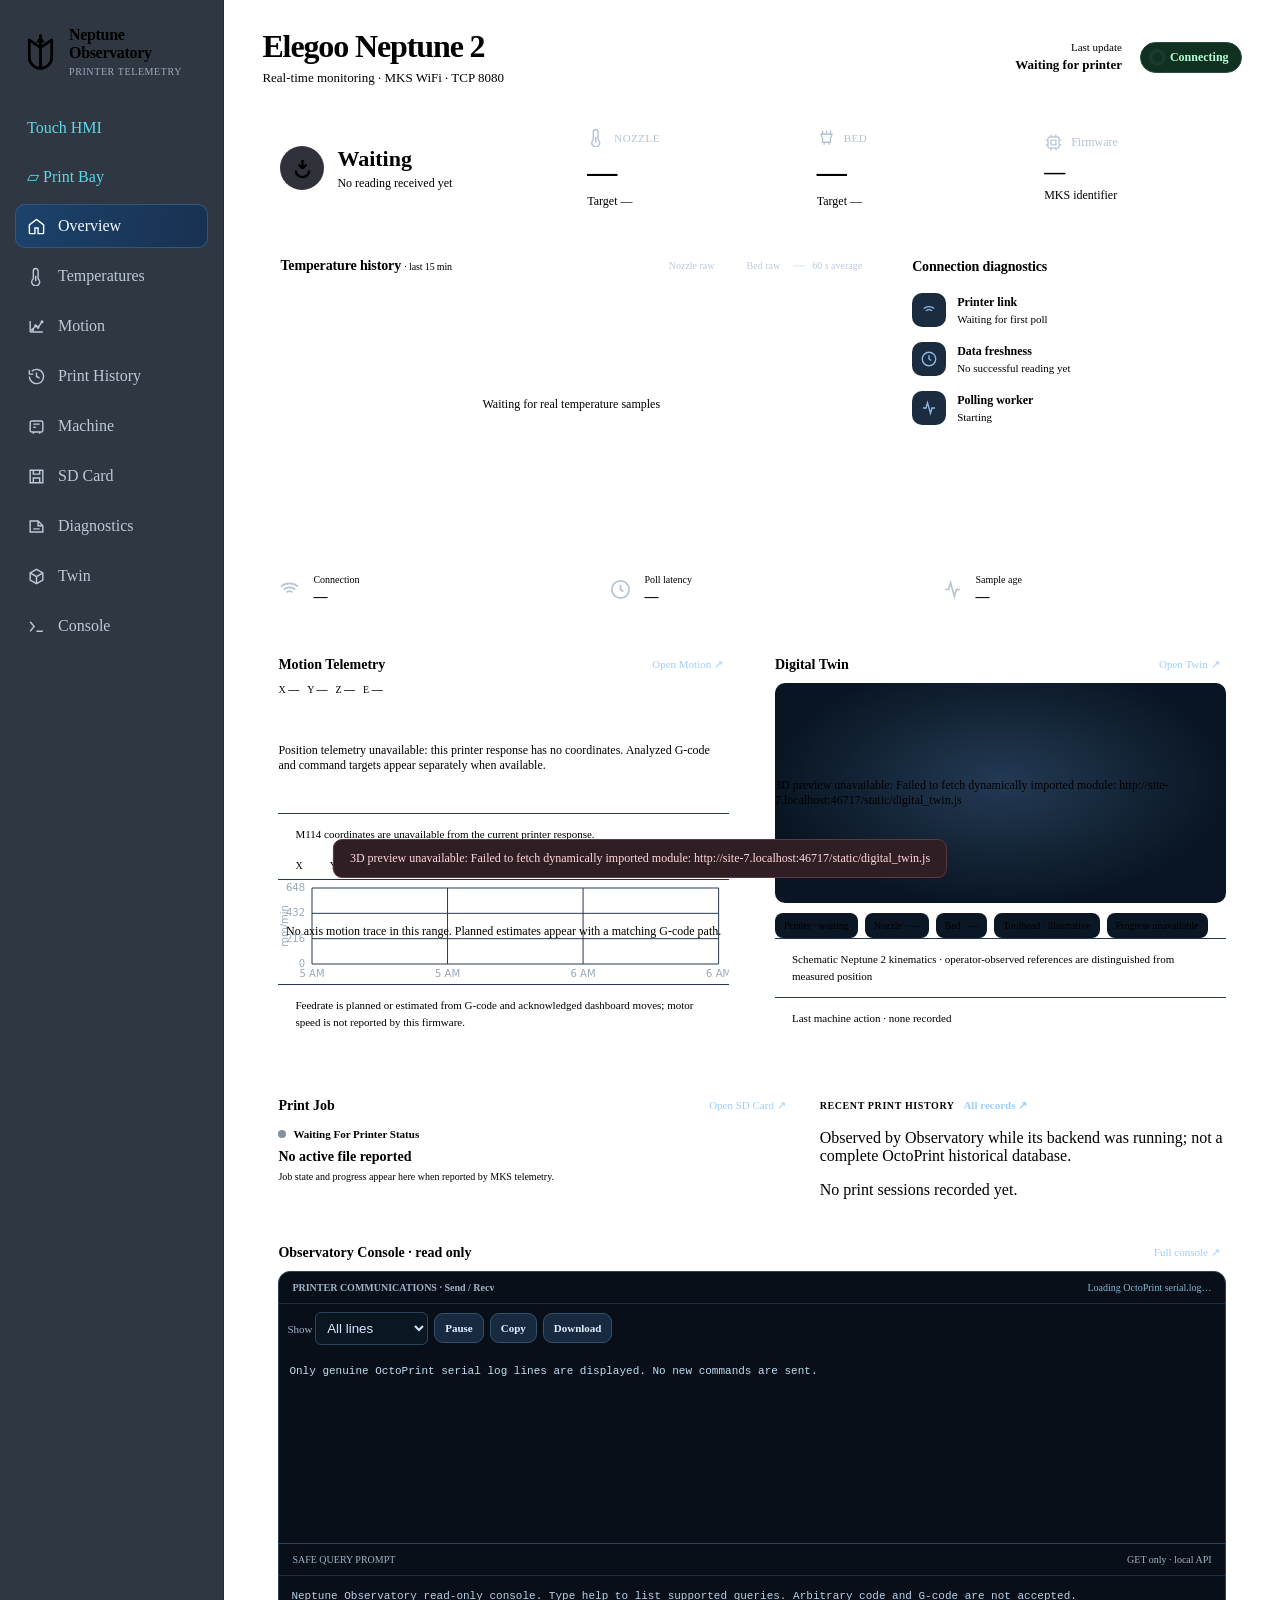
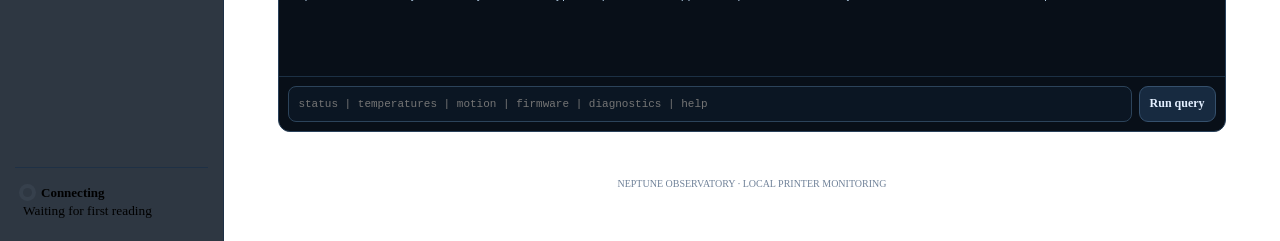
==== commit 3a929ba8: "feat(usb): integrate verified factory SD observations through the exclusive OctoPrint owner" ====
--- a/integrations/mks-wifi/src/mks_wifi_bridge/static/index.html
+++ b/integrations/mks-wifi/src/mks_wifi_bridge/static/index.html
@@ -669,7 +669,7 @@
 
       <section class="view" id="view-sdcard" aria-label="SD card root listing">
         <div class="view-heading"><div><h1>SD Card</h1><p>Read-only root directory listing from the printer.</p></div><button class="btn" id="refresh-sd"><svg viewBox="0 0 24 24"><path d="M20 7v5h-5M4 17v-5h5"/><path d="M5.5 9A7 7 0 0 1 18 6l2 6M4 12l2 6a7 7 0 0 0 12.5-3"/></svg>Refresh listing</button></div>
-        <article class="card sd-card"><div class="sd-top"><h2 class="card-title">Root directory</h2><span id="sd-count" class="muted" style="font-size:11px">Not requested</span></div><div class="sd-list-tools"><input id="sd-search" type="search" placeholder="Search listed files…" aria-label="Search SD card files"><span class="muted" id="sd-search-count"></span></div><div class="table-scroll"><table><thead><tr><th>Preview</th><th>Name</th><th>Type</th><th>Size</th></tr></thead><tbody id="sd-rows"><tr><td colspan="4" class="empty-row">Select refresh to request a read-only M20 listing.</td></tr></tbody></table></div><div id="sd-note" class="note">M20 reports printer filenames. Local thumbnail and G-code metadata are shown separately from printer listing status.</div><details class="sd-local-index"><summary id="sd-local-index-summary">OrcaSlicer export folder · cached previews</summary><p id="sd-local-index-status" class="note">Point Observatory at a fixed OrcaSlicer export folder to keep the printer SD card installed.</p><button class="btn" id="sd-local-index-pick" type="button">Choose an Orca export to cache its preview</button><div id="sd-local-index-files" class="sd-local-index-files"></div></details><div class="preview-actions sd-control-actions"><label>Selected file <strong id="sd-selected-file">None</strong></label><button class="btn" data-sd-macro="start_sd_print" type="button" disabled>Preview print start</button><button class="btn" data-sd-macro="print_first_layer_sd" type="button" disabled>Preview first-layer-only print</button><button class="btn" data-sd-macro="pause_print" type="button">Preview pause</button><button class="btn" data-sd-macro="resume_print" type="button">Preview resume</button><button class="btn" data-sd-macro="cancel_print" type="button">Preview cancel</button></div><div class="note">The first-layer action can select any live-listed file, but requires explicit confirmation that the exact file contains only the intended first layer. M20 cannot inspect G-code contents, and Observatory cannot stop a full multi-layer file at layer one.</div><div class="sd-upload"><h3>Orca export preview / wireless upload</h3><p id="sd-upload-status" class="note">Choose an OrcaSlicer export below to cache its preview. Printer upload is a separate function and stays disabled until enabled in server configuration.</p><input id="sd-upload-file" type="file" accept=".gcode,.gco,.gc" aria-label="Choose an OrcaSlicer G-code export for preview or upload"><div class="sd-selected-preview" id="sd-selected-preview"><span id="sd-selected-preview-note">Selecting a file caches only its embedded thumbnail; it does not send the G-code to the printer.</span></div><button class="btn" id="sd-upload-start" type="button" disabled>Upload unavailable · server gate off</button><progress id="sd-upload-progress" max="100" value="0" hidden></progress></div></article>
+        <article class="card sd-card"><div class="sd-top"><h2 class="card-title">Root directory</h2><span id="sd-count" class="muted" style="font-size:11px">Not requested</span></div><div class="sd-list-tools"><input id="sd-search" type="search" placeholder="Search listed files…" aria-label="Search SD card files"><span class="muted" id="sd-search-count"></span></div><div class="table-scroll"><table><thead><tr><th>Preview</th><th>Name</th><th>Type</th><th>Size</th></tr></thead><tbody id="sd-rows"><tr><td colspan="4" class="empty-row">Select refresh to request a read-only M20 listing.</td></tr></tbody></table></div><div id="sd-note" class="note">M20 reports printer filenames. Local thumbnail and G-code metadata are shown separately from printer listing status.</div><details class="sd-local-index"><summary id="sd-local-index-summary">OrcaSlicer export folder · cached previews</summary><p id="sd-local-index-status" class="note">Point Observatory at a fixed OrcaSlicer export folder to keep the printer SD card installed.</p><button class="btn" id="sd-local-index-pick" type="button">Choose an Orca export to cache its preview</button><div id="sd-local-index-files" class="sd-local-index-files"></div></details><div class="preview-actions sd-control-actions"><label>Selected file <strong id="sd-selected-file">None</strong></label><button class="btn" id="usb-select-file" type="button" disabled>Select on printer · no print</button><button class="btn" id="usb-init-sd" type="button" disabled>Initialize SD</button><button class="btn" data-sd-macro="start_sd_print" type="button" disabled>Preview print start</button><button class="btn" data-sd-macro="print_first_layer_sd" type="button" disabled>Preview first-layer-only print</button><button class="btn" data-sd-macro="pause_print" type="button">Preview pause</button><button class="btn" data-sd-macro="resume_print" type="button">Preview resume</button><button class="btn" data-sd-macro="cancel_print" type="button">Preview cancel</button></div><div class="note">The first-layer action can select any live-listed file, but requires explicit confirmation that the exact file contains only the intended first layer. M20 cannot inspect G-code contents, and Observatory cannot stop a full multi-layer file at layer one.</div><details class="sd-local-index"><summary>Factory USB observations</summary><p id="factory-usb-note" class="note">Checking USB owner…</p><div class="preview-actions"><button class="btn" data-usb-query="firmware">Read firmware</button><button class="btn" data-usb-query="configuration">Read configuration</button><button class="btn" data-usb-query="coordinates">Read coordinates</button><button class="btn" data-usb-query="status">Read SD cursor</button><button class="btn" data-usb-query="list_long">Read USB directory</button></div><pre id="factory-usb-result" style="max-height:180px;overflow:auto;white-space:pre-wrap;font-size:12px" aria-live="polite"></pre></details><div class="sd-upload"><h3>Orca export preview / wireless upload</h3><p id="sd-upload-status" class="note">Choose an OrcaSlicer export below to cache its preview. Printer upload is a separate function and stays disabled until enabled in server configuration.</p><input id="sd-upload-file" type="file" accept=".gcode,.gco,.gc" aria-label="Choose an OrcaSlicer G-code export for preview or upload"><div class="sd-selected-preview" id="sd-selected-preview"><span id="sd-selected-preview-note">Selecting a file caches only its embedded thumbnail; it does not send the G-code to the printer.</span></div><button class="btn" id="sd-upload-start" type="button" disabled>Upload unavailable · server gate off</button><progress id="sd-upload-progress" max="100" value="0" hidden></progress></div></article>
       </section>
 
       <section class="view" id="view-diagnostics" aria-label="Connection diagnostics">
@@ -1941,6 +1941,18 @@
       $("sd-upload-cancel").addEventListener("click",()=>$("sd-upload-dialog").close());
       $("sd-upload-form").addEventListener("submit",async(event)=>{event.preventDefault();const file=state.selectedUploadFile;if(!file)return;const button=$("sd-upload-submit"),progress=$("sd-upload-progress");button.disabled=true;progress.hidden=false;progress.value=0;$("sd-upload-status").textContent=`Transferring ${file.name} to the printer. Do not repeat if the response is ambiguous.`;try{const response=await new Promise((resolve,reject)=>{const xhr=new XMLHttpRequest();xhr.open("POST",`/api/printer/sdcard/upload?filename=${encodeURIComponent(file.name)}`);xhr.setRequestHeader("Content-Type","application/octet-stream");xhr.setRequestHeader("X-Upload-Confirmation",$("sd-upload-confirmation").value);xhr.setRequestHeader("X-Operator-Attended",String($("sd-upload-attended").checked));xhr.setRequestHeader("X-Power-Switch-Reachable",String($("sd-upload-switch").checked));xhr.setRequestHeader("X-No-Competing-Clients",String($("sd-upload-clients").checked));xhr.upload.onprogress=(item)=>{if(item.lengthComputable)progress.value=item.loaded/item.total*100;};xhr.onload=()=>{let body;try{body=JSON.parse(xhr.responseText);}catch{body={detail:xhr.responseText};}if(xhr.status>=200&&xhr.status<300)resolve(body);else reject(new Error(body.detail||`Upload rejected (${xhr.status})`));};xhr.onerror=()=>reject(new Error("Upload connection failed; do not retry until the SD listing has been refreshed."));xhr.ontimeout=()=>reject(new Error("Upload response timed out; outcome may be unknown. Do not retry until you refresh M20."));xhr.timeout=35000;xhr.send(file);});$("sd-upload-dialog").close();$("sd-upload-status").textContent=`${response.filename}: HTTP response ${response.http_status}; transfer completion is unconfirmed. Refresh M20 to verify the file.`;await loadCommandAudit();}catch(error){$("sd-upload-status").textContent=error.message;showToast(error.message);}finally{button.disabled=false;await refreshSdUploadStatus();}});
       document.querySelectorAll("[data-sd-macro]").forEach((button)=>button.addEventListener("click",async()=>{document.querySelector('.nav button[data-view="machine"]')?.click();await loadCatalog();const macro=state.catalog?.macros.find((item)=>item.id===button.dataset.sdMacro);if(!macro){showToast("Machine control catalog is unavailable.");return;}showMachinePanel("control");openMacroDialog(macro);}));
+      async function factoryQuery(payload){
+        try{const result=await api('/api/factory-usb/query',{method:'POST',headers:{'Content-Type':'application/json'},body:JSON.stringify(payload)});$('factory-usb-result').textContent=JSON.stringify(result,null,2);if(['list_long','initialize'].includes(payload.operation))await loadSdCard();return result;}
+        catch(error){$('factory-usb-result').textContent=error.message;showToast(error.message);}
+      }
+      document.querySelectorAll('[data-usb-query]').forEach(button=>button.addEventListener('click',()=>factoryQuery({operation:button.dataset.usbQuery})));
+      $('usb-select-file').addEventListener('click',()=>{const filename=state.selectedSdFile;if(!filename){showToast('Select a listed SD file first');return;}if(!confirm('I am beside an idle printer. Select '+filename+' only? This does not start a print.'))return;factoryQuery({operation:'select',filename,confirmation:'SELECT '+filename,attended:true,printer_idle_confirmed:true});});
+      $('usb-init-sd').addEventListener('click',()=>{if(confirm('I am beside an idle printer. Initialize the SD filesystem?'))factoryQuery({operation:'initialize',confirmation:'INITIALIZE SD',attended:true,printer_idle_confirmed:true});});
+      api('/api/factory-usb').then(result=>{
+        document.querySelectorAll('[data-usb-query]').forEach(button=>button.disabled=!result.available);
+        $('usb-select-file').disabled=$('usb-init-sd').disabled=!(result.available&&result.selection_enabled);
+        $('factory-usb-note').textContent=result.available?'OctoPrint USB owner · stock queries available; size/cursor do not prove printing or file-content access':result.note||'Factory USB owner unavailable';
+      }).catch(()=>{$('factory-usb-note').textContent='Factory USB bridge unavailable';});
       async function bootstrap() {
         try {
           const [snapshot, temps, sd] = await Promise.all([api("/api/printer/status"),api("/api/printer/temperatures"),api("/api/printer/sdcard")]);
